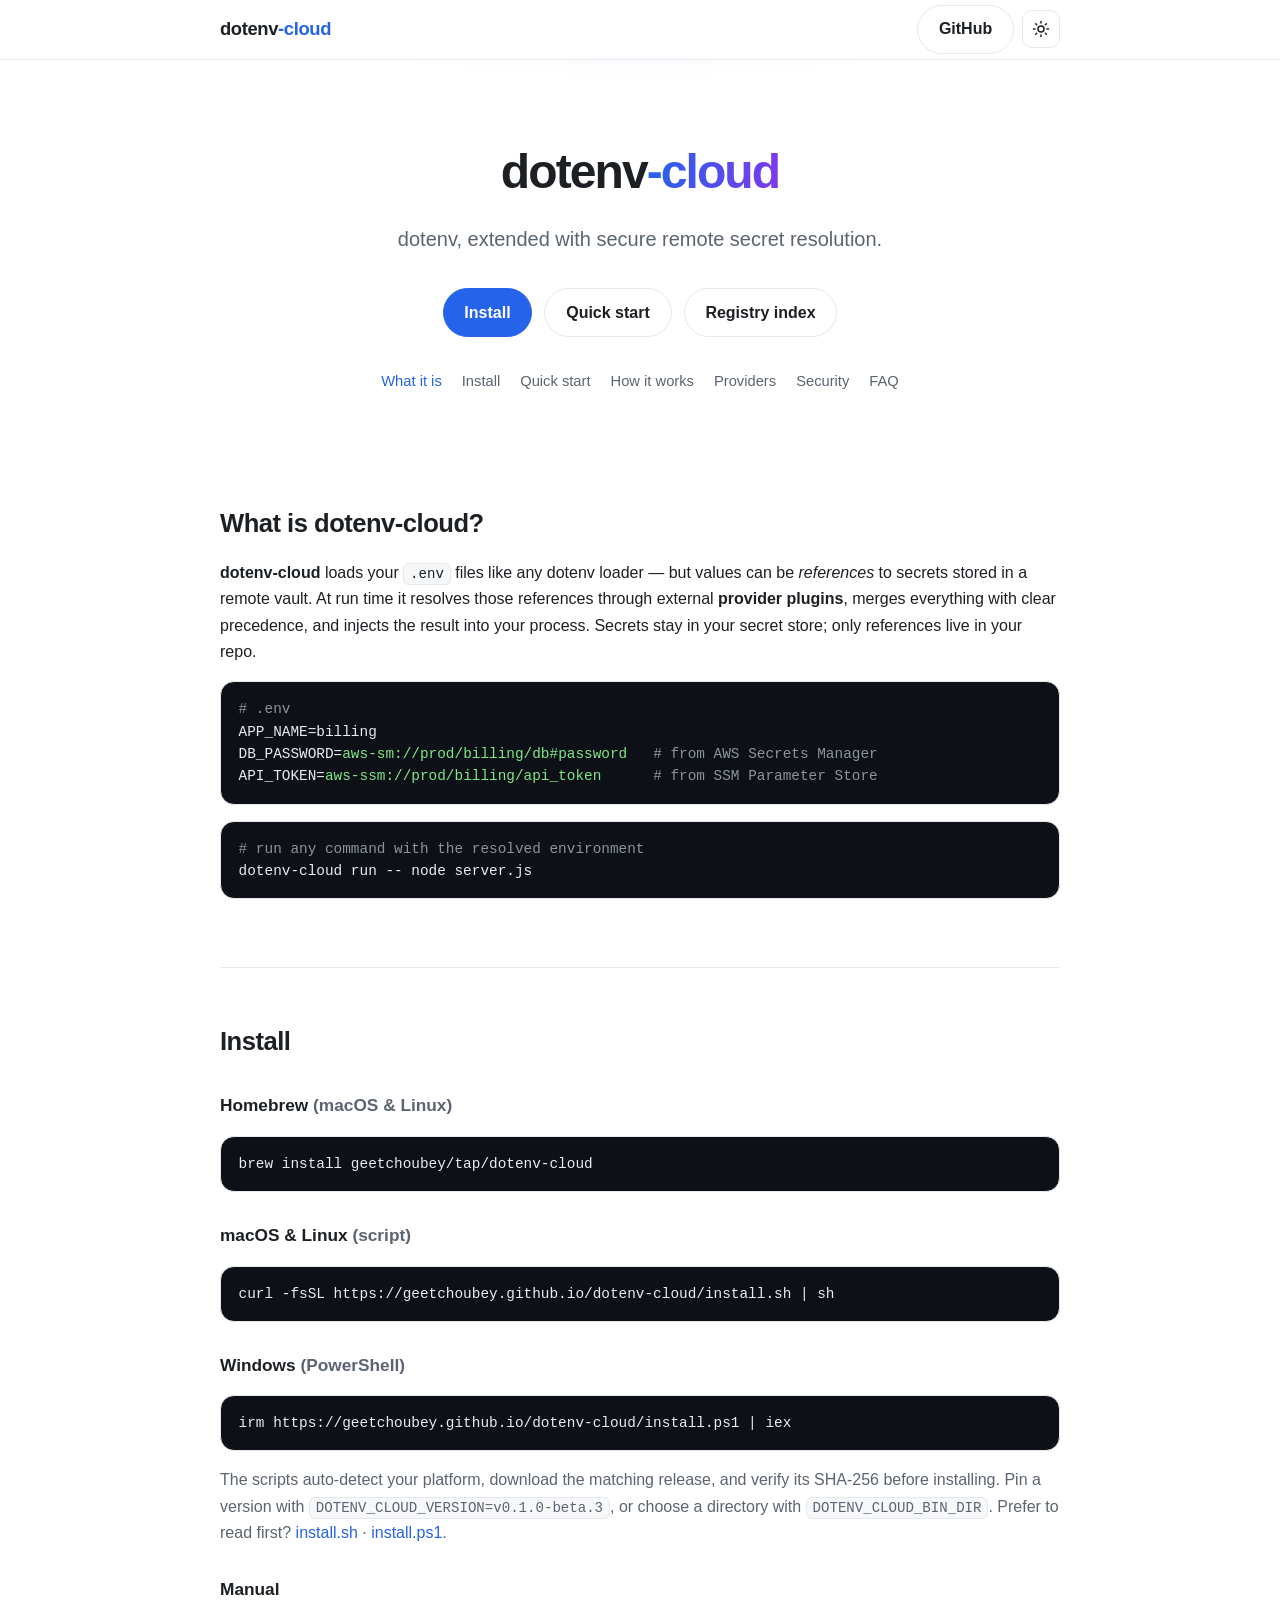
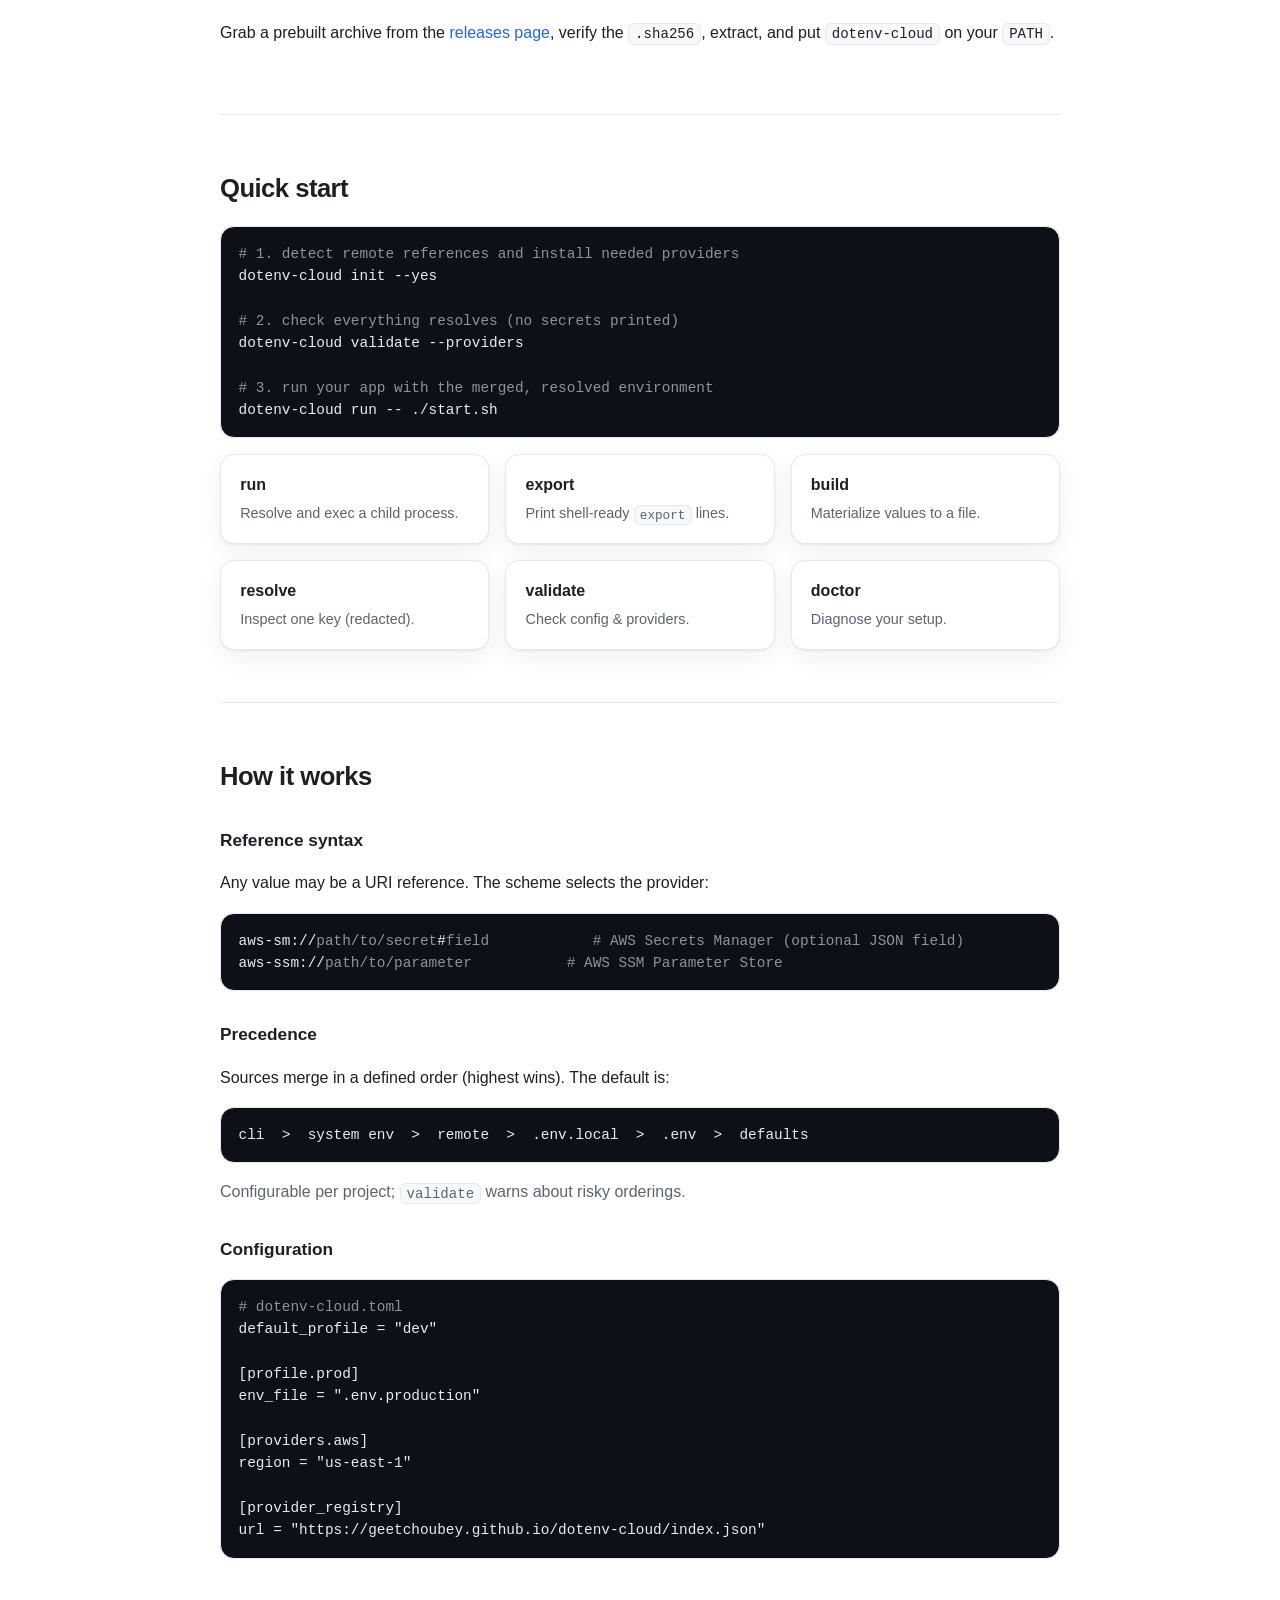
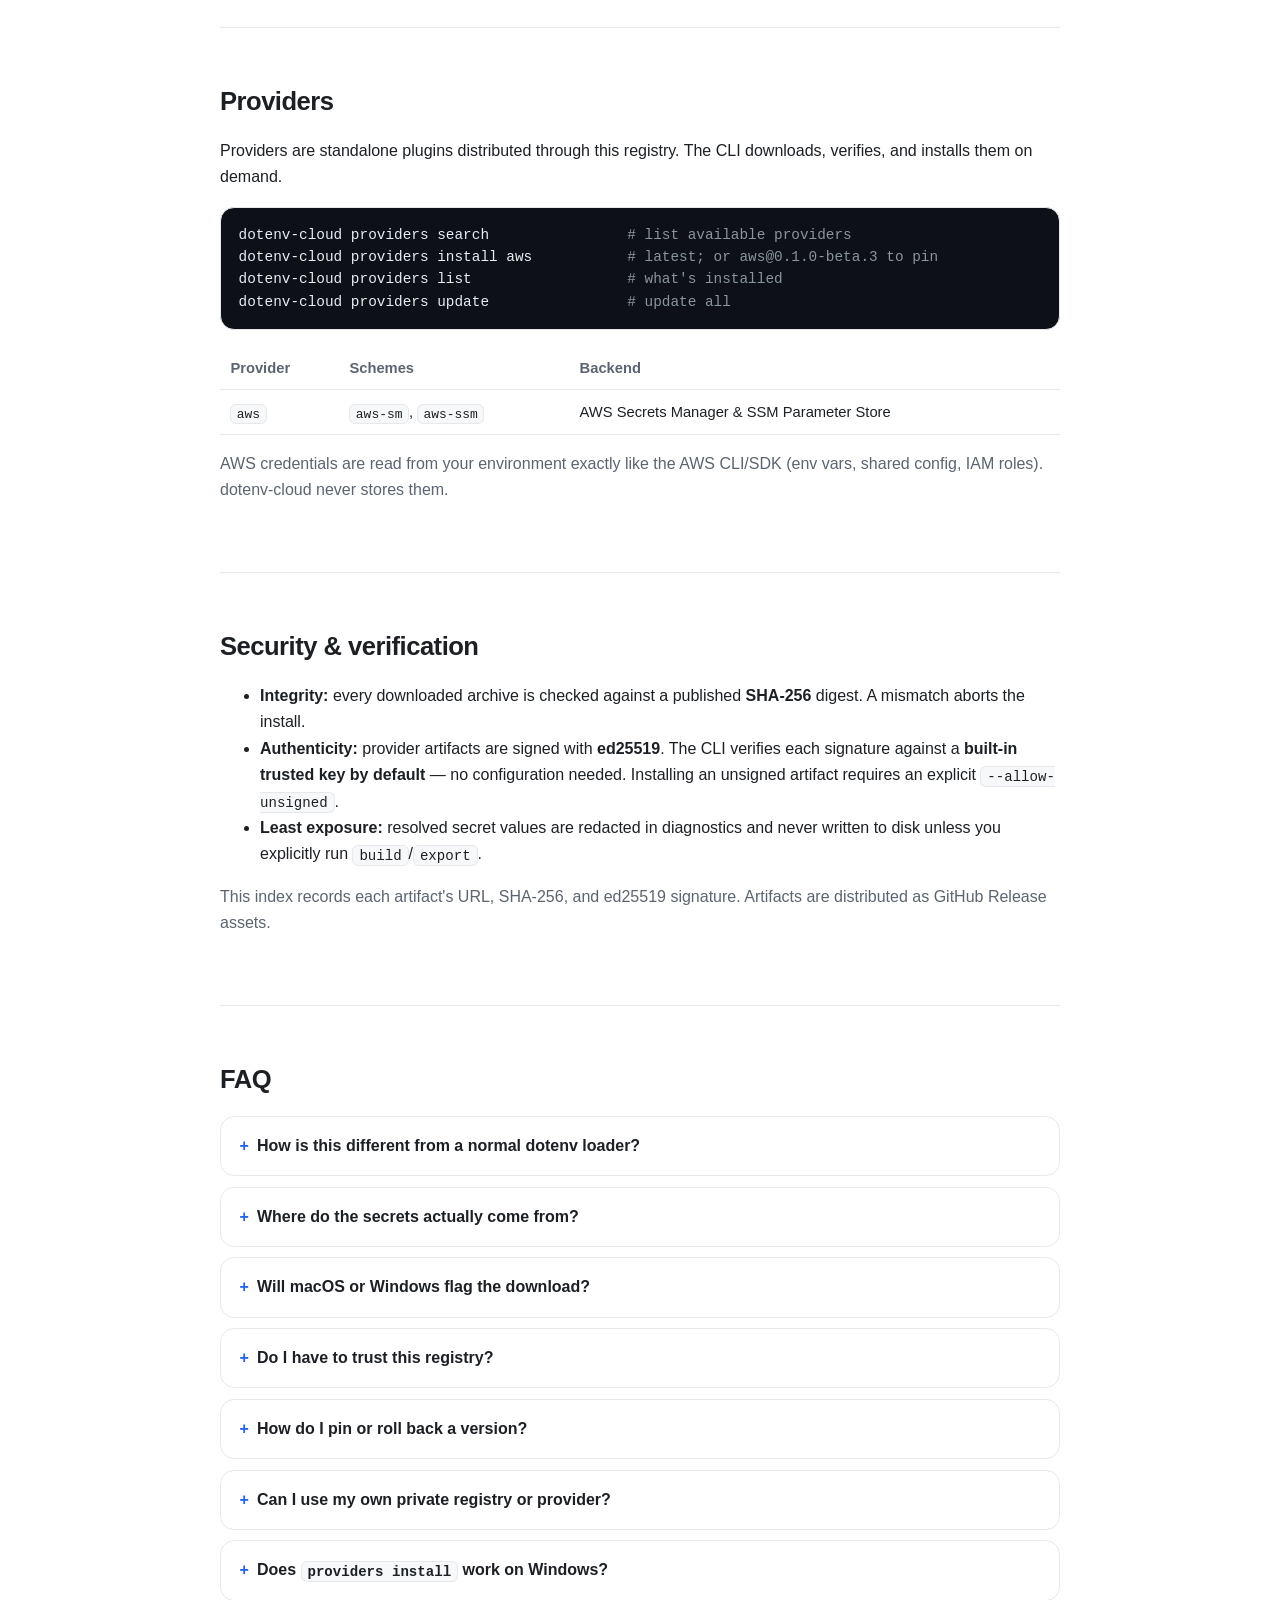
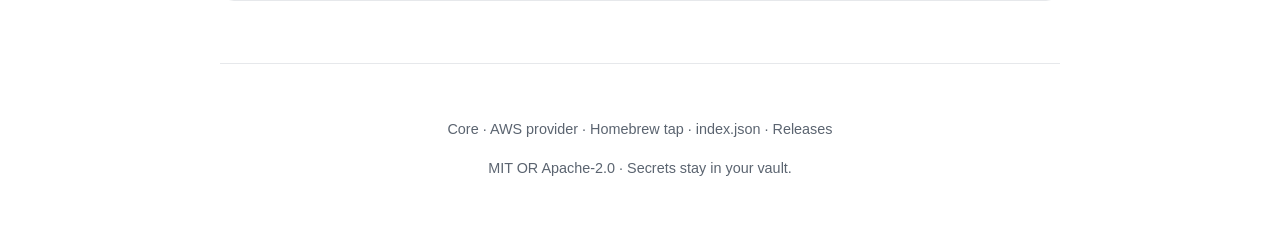
==== registry/site/index.html @ 02b7ddf7 "Homebrew tap, prettier Pages site, installers, CI path filters - registry/install.sh + install.ps1: " ====
<!doctype html>
<html lang="en">
<head>
<meta charset="utf-8">
<meta name="viewport" content="width=device-width, initial-scale=1">
<title>dotenv-cloud — dotenv with remote secret resolution</title>
<meta name="description" content="A CLI that extends dotenv with secure, verifiable remote secret resolution via external provider plugins.">
<meta name="color-scheme" content="light dark">
<link rel="stylesheet" href="./style.css">
<!-- Apply the saved theme before paint to avoid a flash. -->
<script>
  (function () {
    try {
      var t = localStorage.getItem("theme");
      if (t === "dark" || t === "light") document.documentElement.setAttribute("data-theme", t);
    } catch (e) {}
  })();
</script>
</head>
<body>

<header class="bar">
  <div class="wrap">
    <a class="brand" href="#top">dotenv<span>-cloud</span></a>
    <div class="bar-right">
      <a class="btn secondary" href="https://github.com/geetchoubey/dotenv-cloud">GitHub</a>
      <button class="icon-btn theme-toggle" type="button" aria-label="Toggle dark mode" title="Toggle theme">
        <svg class="sun" viewBox="0 0 24 24" fill="none" stroke="currentColor" stroke-width="2" stroke-linecap="round"><circle cx="12" cy="12" r="4"/><path d="M12 2v2M12 20v2M4.9 4.9l1.4 1.4M17.7 17.7l1.4 1.4M2 12h2M20 12h2M4.9 19.1l1.4-1.4M17.7 6.3l1.4-1.4"/></svg>
        <svg class="moon" viewBox="0 0 24 24" fill="none" stroke="currentColor" stroke-width="2" stroke-linecap="round" stroke-linejoin="round"><path d="M21 12.8A9 9 0 1 1 11.2 3a7 7 0 0 0 9.8 9.8z"/></svg>
      </button>
    </div>
  </div>
</header>

<a id="top"></a>
<div class="hero">
  <div class="wrap">
    <h1 class="logo">dotenv<span>-cloud</span></h1>
    <p class="tagline">dotenv, extended with secure remote secret resolution.</p>
    <div class="cta">
      <a class="btn" href="#install">Install</a>
      <a class="btn secondary" href="#start">Quick start</a>
      <a class="btn secondary" href="./index.json">Registry index</a>
    </div>
    <nav class="toc">
      <a href="#what">What it is</a>
      <a href="#install">Install</a>
      <a href="#start">Quick start</a>
      <a href="#how">How it works</a>
      <a href="#providers">Providers</a>
      <a href="#security">Security</a>
      <a href="#faq">FAQ</a>
    </nav>
  </div>
</div>

<main class="wrap">

<section id="what">
  <h2>What is dotenv-cloud?</h2>
  <p><strong>dotenv-cloud</strong> loads your <code>.env</code> files like any dotenv
  loader — but values can be <em>references</em> to secrets stored in a remote
  vault. At run time it resolves those references through external
  <strong>provider plugins</strong>, merges everything with clear precedence, and
  injects the result into your process. Secrets stay in your secret store; only
  references live in your repo.</p>
  <div class="code"><pre><span class="d"># .env</span>
APP_NAME=billing
DB_PASSWORD=<span class="c">aws-sm://prod/billing/db#password</span>   <span class="d"># from AWS Secrets Manager</span>
API_TOKEN=<span class="c">aws-ssm://prod/billing/api_token</span>      <span class="d"># from SSM Parameter Store</span></pre></div>
  <div class="code"><pre><span class="d"># run any command with the resolved environment</span>
dotenv-cloud run -- node server.js</pre></div>
</section>

<section id="install">
  <h2>Install</h2>

  <h3>Homebrew <span class="muted">(macOS &amp; Linux)</span></h3>
  <div class="code"><pre>brew install geetchoubey/tap/dotenv-cloud</pre></div>

  <h3>macOS &amp; Linux <span class="muted">(script)</span></h3>
  <div class="code"><pre>curl -fsSL https://geetchoubey.github.io/dotenv-cloud/install.sh | sh</pre></div>

  <h3>Windows <span class="muted">(PowerShell)</span></h3>
  <div class="code"><pre>irm https://geetchoubey.github.io/dotenv-cloud/install.ps1 | iex</pre></div>

  <p class="muted">The scripts auto-detect your platform, download the matching
  release, and verify its SHA-256 before installing. Pin a version with
  <code>DOTENV_CLOUD_VERSION=v0.1.0-beta.3</code>, or choose a directory with
  <code>DOTENV_CLOUD_BIN_DIR</code>. Prefer to read first?
  <a href="./install.sh">install.sh</a> · <a href="./install.ps1">install.ps1</a>.</p>

  <h3>Manual</h3>
  <p>Grab a prebuilt archive from the
  <a href="https://github.com/geetchoubey/dotenv-cloud/releases">releases page</a>,
  verify the <code>.sha256</code>, extract, and put <code>dotenv-cloud</code> on your <code>PATH</code>.</p>
</section>

<section id="start">
  <h2>Quick start</h2>
  <div class="code"><pre><span class="d"># 1. detect remote references and install needed providers</span>
dotenv-cloud init --yes

<span class="d"># 2. check everything resolves (no secrets printed)</span>
dotenv-cloud validate --providers

<span class="d"># 3. run your app with the merged, resolved environment</span>
dotenv-cloud run -- ./start.sh</pre></div>
  <div class="grid">
    <div class="card"><h3>run</h3><p class="muted">Resolve and exec a child process.</p></div>
    <div class="card"><h3>export</h3><p class="muted">Print shell-ready <code>export</code> lines.</p></div>
    <div class="card"><h3>build</h3><p class="muted">Materialize values to a file.</p></div>
    <div class="card"><h3>resolve</h3><p class="muted">Inspect one key (redacted).</p></div>
    <div class="card"><h3>validate</h3><p class="muted">Check config &amp; providers.</p></div>
    <div class="card"><h3>doctor</h3><p class="muted">Diagnose your setup.</p></div>
  </div>
</section>

<section id="how">
  <h2>How it works</h2>
  <h3>Reference syntax</h3>
  <p>Any value may be a URI reference. The scheme selects the provider:</p>
  <div class="code"><pre>aws-sm://<span class="d">path/to/secret</span>#<span class="d">field</span>            <span class="d"># AWS Secrets Manager (optional JSON field)</span>
aws-ssm://<span class="d">path/to/parameter</span>           <span class="d"># AWS SSM Parameter Store</span></pre></div>
  <h3>Precedence</h3>
  <p>Sources merge in a defined order (highest wins). The default is:</p>
  <div class="code"><pre>cli  &gt;  system env  &gt;  remote  &gt;  .env.local  &gt;  .env  &gt;  defaults</pre></div>
  <p class="muted">Configurable per project; <code>validate</code> warns about risky orderings.</p>
  <h3>Configuration</h3>
  <div class="code"><pre><span class="d"># dotenv-cloud.toml</span>
default_profile = "dev"

[profile.prod]
env_file = ".env.production"

[providers.aws]
region = "us-east-1"

[provider_registry]
url = "https://geetchoubey.github.io/dotenv-cloud/index.json"</pre></div>
</section>

<section id="providers">
  <h2>Providers</h2>
  <p>Providers are standalone plugins distributed through this registry. The CLI
  downloads, verifies, and installs them on demand.</p>
  <div class="code"><pre>dotenv-cloud providers search                <span class="d"># list available providers</span>
dotenv-cloud providers install aws           <span class="d"># latest; or aws@0.1.0-beta.3 to pin</span>
dotenv-cloud providers list                  <span class="d"># what's installed</span>
dotenv-cloud providers update                <span class="d"># update all</span></pre></div>
  <table>
    <tr><th>Provider</th><th>Schemes</th><th>Backend</th></tr>
    <tr><td><code>aws</code></td><td><code>aws-sm</code>, <code>aws-ssm</code></td><td>AWS Secrets Manager &amp; SSM Parameter Store</td></tr>
  </table>
  <p class="muted">AWS credentials are read from your environment exactly like the
  AWS CLI/SDK (env vars, shared config, IAM roles). dotenv-cloud never stores them.</p>
</section>

<section id="security">
  <h2>Security &amp; verification</h2>
  <ul>
    <li><strong>Integrity:</strong> every downloaded archive is checked against a
      published <strong>SHA-256</strong> digest. A mismatch aborts the install.</li>
    <li><strong>Authenticity:</strong> provider artifacts are signed with
      <strong>ed25519</strong>. The CLI verifies each signature against a
      <strong>built-in trusted key by default</strong> — no configuration needed.
      Installing an unsigned artifact requires an explicit <code>--allow-unsigned</code>.</li>
    <li><strong>Least exposure:</strong> resolved secret values are redacted in
      diagnostics and never written to disk unless you explicitly run
      <code>build</code>/<code>export</code>.</li>
  </ul>
  <p class="muted">This index records each artifact's URL, SHA-256, and ed25519
  signature. Artifacts are distributed as GitHub Release assets.</p>
</section>

<section id="faq">
  <h2>FAQ</h2>

  <details>
    <summary>How is this different from a normal dotenv loader?</summary>
    <p>A normal loader reads literal values from <code>.env</code>. dotenv-cloud
    additionally treats <code>scheme://…</code> values as references and resolves
    them from a remote secret store at run time, so production secrets never need
    to sit in your repository or <code>.env</code> files.</p>
  </details>

  <details>
    <summary>Where do the secrets actually come from?</summary>
    <p>From whichever provider backs the scheme. Today that's AWS Secrets Manager
    (<code>aws-sm</code>) and SSM Parameter Store (<code>aws-ssm</code>). Authentication
    uses your existing AWS environment — the same credentials the AWS CLI would use.</p>
  </details>

  <details>
    <summary>Will macOS or Windows flag the download?</summary>
    <p><strong>Linux:</strong> no — there's no OS gate.
    <strong>macOS via Homebrew:</strong> no — brew doesn't quarantine its
    downloads. <strong>macOS via the script or a manual download:</strong> if
    Gatekeeper complains about an "unidentified developer," clear the quarantine
    flag (the install script does this for you):</p>
    <div class="code"><pre>xattr -d com.apple.quarantine /path/to/dotenv-cloud</pre></div>
    <p><strong>Windows:</strong> the binaries aren't yet code-signed with an
    Authenticode certificate, so SmartScreen or Defender may warn that the
    publisher is unverified — especially if you launch the <code>.exe</code> from
    Explorer. This is cosmetic; choose "More info → Run anyway," or run it from a
    terminal. (The downloads are still SHA-256 verified by the installer.)</p>
  </details>

  <details>
    <summary>Do I have to trust this registry?</summary>
    <p>You trust the <em>signing key</em>, not the index. The CLI ships with the
    project's public key built in and verifies every provider signature against
    it. A tampered index can't make the CLI install an artifact that isn't signed
    by the trusted key.</p>
  </details>

  <details>
    <summary>How do I pin or roll back a version?</summary>
    <p>For the CLI: <code>DOTENV_CLOUD_VERSION=v0.1.0-beta.3</code> before the install
    command. For a provider: <code>dotenv-cloud providers install aws@0.1.0-beta.3</code>.</p>
  </details>

  <details>
    <summary>Can I use my own private registry or provider?</summary>
    <p>Yes. Point <code>[provider_registry].url</code> at your own
    <code>index.json</code> (any <code>https://</code>, <code>file://</code>, or local
    path), and add your signing key via <code>[provider_registry].public_key</code>
    to have it trusted alongside the built-in key.</p>
  </details>

  <details>
    <summary>Does <code>providers install</code> work on Windows?</summary>
    <p>The Windows CLI itself works. Automated provider installation currently
    targets macOS and Linux (the registry indexes <code>.tar.gz</code> builds); Windows
    provider support is planned.</p>
  </details>
</section>

</main>

<footer>
  <div class="wrap">
    <p>
      <a href="https://github.com/geetchoubey/dotenv-cloud">Core</a> ·
      <a href="https://github.com/geetchoubey/dotenv-cloud-provider-aws">AWS provider</a> ·
      <a href="https://github.com/geetchoubey/homebrew-tap">Homebrew tap</a> ·
      <a href="./index.json">index.json</a> ·
      <a href="https://github.com/geetchoubey/dotenv-cloud/releases">Releases</a>
    </p>
    <p class="muted">MIT OR Apache-2.0 · Secrets stay in your vault.</p>
  </div>
</footer>

<script src="./app.js" defer></script>
</body>
</html>
---- registry/site/style.css ----
/* dotenv-cloud landing page styles */

:root {
  --bg: #ffffff;
  --bg-soft: #f7f8fa;
  --fg: #1c2024;
  --muted: #5b6470;
  --border: #e6e8eb;
  --card: #ffffff;
  --accent: #2563eb;
  --accent-2: #7c3aed;
  --accent-fg: #ffffff;
  --code-bg: #0d1117;
  --code-fg: #e6edf3;
  --code-comment: #8b949e;
  --code-accent: #7ee787;
  --shadow: 0 1px 2px rgba(16, 24, 40, .06), 0 8px 24px rgba(16, 24, 40, .06);
  --radius: 14px;
  --header-h: 60px;
}

/* System dark mode, unless the user forced light. */
@media (prefers-color-scheme: dark) {
  :root:not([data-theme="light"]) {
    --bg: #0b0e14;
    --bg-soft: #11151c;
    --fg: #e6edf3;
    --muted: #9aa4b2;
    --border: #222934;
    --card: #11151c;
    --accent: #5b9dff;
    --accent-2: #a78bfa;
    --accent-fg: #0b0e14;
    --code-bg: #05080d;
    --shadow: 0 1px 2px rgba(0, 0, 0, .4), 0 8px 24px rgba(0, 0, 0, .35);
  }
}

/* Explicit toggle always wins. */
:root[data-theme="dark"] {
  --bg: #0b0e14;
  --bg-soft: #11151c;
  --fg: #e6edf3;
  --muted: #9aa4b2;
  --border: #222934;
  --card: #11151c;
  --accent: #5b9dff;
  --accent-2: #a78bfa;
  --accent-fg: #0b0e14;
  --code-bg: #05080d;
  --shadow: 0 1px 2px rgba(0, 0, 0, .4), 0 8px 24px rgba(0, 0, 0, .35);
}

* { box-sizing: border-box; }
html { scroll-behavior: smooth; scroll-padding-top: calc(var(--header-h) + 1rem); }

body {
  margin: 0;
  background: var(--bg);
  color: var(--fg);
  font: 16px/1.65 -apple-system, BlinkMacSystemFont, "Segoe UI", Roboto, Helvetica, Arial, sans-serif;
  -webkit-font-smoothing: antialiased;
  transition: background .2s ease, color .2s ease;
}

a { color: var(--accent); text-decoration: none; }
a:hover { text-decoration: underline; }
.wrap { max-width: 880px; margin: 0 auto; padding: 0 1.25rem; }

/* ---- Header ---- */
header.bar {
  position: sticky; top: 0; z-index: 50;
  height: var(--header-h);
  display: flex; align-items: center;
  backdrop-filter: saturate(180%) blur(12px);
  background: color-mix(in srgb, var(--bg) 82%, transparent);
  border-bottom: 1px solid var(--border);
}
header.bar .wrap { display: flex; align-items: center; justify-content: space-between; width: 100%; }
.brand { font-weight: 800; letter-spacing: -.02em; font-size: 1.15rem; color: var(--fg); }
.brand span { color: var(--accent); }
.bar-right { display: flex; align-items: center; gap: .5rem; }
.icon-btn {
  display: inline-flex; align-items: center; justify-content: center;
  width: 38px; height: 38px; border-radius: 10px;
  border: 1px solid var(--border); background: var(--card); color: var(--fg);
  cursor: pointer; padding: 0; transition: background .15s ease, border-color .15s ease;
}
.icon-btn:hover { background: var(--bg-soft); }
.icon-btn svg { width: 18px; height: 18px; }
.theme-toggle .moon { display: none; }
:root[data-theme="dark"] .theme-toggle .sun,
:root:not([data-theme="light"]) .theme-toggle .sun { display: none; }
:root[data-theme="dark"] .theme-toggle .moon,
:root:not([data-theme="light"]) .theme-toggle .moon { display: inline; }
@media (prefers-color-scheme: light) {
  :root:not([data-theme="dark"]) .theme-toggle .sun { display: inline; }
  :root:not([data-theme="dark"]) .theme-toggle .moon { display: none; }
}

/* ---- Hero ---- */
.hero { padding: 4.5rem 0 3.5rem; text-align: center; position: relative; overflow: hidden; }
.hero::before {
  content: ""; position: absolute; inset: -40% 0 auto 0; height: 420px; z-index: -1;
  background: radial-gradient(60% 60% at 50% 0%, color-mix(in srgb, var(--accent) 18%, transparent), transparent 70%);
}
.logo { font-size: 3rem; font-weight: 800; letter-spacing: -.04em; margin: 0; }
.logo span { background: linear-gradient(90deg, var(--accent), var(--accent-2)); -webkit-background-clip: text; background-clip: text; -webkit-text-fill-color: transparent; }
.tagline { color: var(--muted); font-size: 1.25rem; margin: .75rem auto 2rem; max-width: 36rem; }
.cta { display: flex; gap: .75rem; justify-content: center; flex-wrap: wrap; margin-bottom: 2rem; }
.btn {
  display: inline-flex; align-items: center; gap: .5rem;
  padding: .65rem 1.3rem; border-radius: 999px; font-weight: 600;
  background: var(--accent); color: var(--accent-fg); border: 1px solid var(--accent);
  transition: transform .12s ease, opacity .12s ease;
}
.btn.secondary { background: var(--card); color: var(--fg); border-color: var(--border); }
.btn:hover { text-decoration: none; transform: translateY(-1px); }
nav.toc { display: flex; gap: 1.25rem; justify-content: center; flex-wrap: wrap; font-size: .92rem; }
nav.toc a { color: var(--muted); }
nav.toc a:hover, nav.toc a.active { color: var(--accent); }

/* ---- Sections ---- */
section { padding: 3.25rem 0; border-bottom: 1px solid var(--border); }
h2 { font-size: 1.6rem; letter-spacing: -.02em; margin: 0 0 1rem; }
h3 { font-size: 1.08rem; margin: 1.8rem 0 .6rem; }
.muted { color: var(--muted); }

/* ---- Code blocks with copy button ---- */
.code { position: relative; margin: 1rem 0; }
pre {
  background: var(--code-bg); color: var(--code-fg);
  padding: 1rem 1.1rem; border-radius: var(--radius); overflow-x: auto;
  font-size: .9rem; line-height: 1.55; margin: 0; border: 1px solid var(--border);
  font-family: ui-monospace, SFMono-Regular, "SF Mono", Menlo, Consolas, monospace;
}
pre .c { color: var(--code-accent); }
pre .d { color: var(--code-comment); }
.copy-btn {
  position: absolute; top: .55rem; right: .55rem;
  font-size: .72rem; font-weight: 600; padding: .3rem .55rem; border-radius: 8px;
  background: rgba(255, 255, 255, .08); color: #c9d1d9; border: 1px solid rgba(255, 255, 255, .14);
  cursor: pointer; opacity: 0; transition: opacity .15s ease, background .15s ease;
}
.code:hover .copy-btn { opacity: 1; }
.copy-btn:hover { background: rgba(255, 255, 255, .16); }
.copy-btn.copied { color: var(--code-accent); border-color: var(--code-accent); }

code:not(pre code) {
  background: var(--bg-soft); border: 1px solid var(--border); padding: .12em .42em;
  border-radius: 6px; font-size: .88em;
  font-family: ui-monospace, SFMono-Regular, Menlo, Consolas, monospace;
}

/* ---- Cards / grid ---- */
.grid { display: grid; grid-template-columns: 1fr 1fr 1fr; gap: 1rem; }
@media (max-width: 720px) { .grid { grid-template-columns: 1fr 1fr; } }
@media (max-width: 480px) { .grid { grid-template-columns: 1fr; } }
.card {
  background: var(--card); border: 1px solid var(--border); border-radius: var(--radius);
  padding: 1.05rem 1.2rem; box-shadow: var(--shadow);
}
.card h3 { margin: 0 0 .25rem; font-size: 1rem; }
.card p { margin: 0; font-size: .9rem; }

/* ---- Tables ---- */
table { width: 100%; border-collapse: collapse; margin: 1rem 0; font-size: .92rem; }
th, td { text-align: left; padding: .6rem .65rem; border-bottom: 1px solid var(--border); }
th { color: var(--muted); font-weight: 600; }

/* ---- FAQ ---- */
details {
  border: 1px solid var(--border); border-radius: var(--radius);
  padding: .15rem 1.15rem; margin: .65rem 0; background: var(--card);
  transition: border-color .15s ease;
}
details[open] { padding-bottom: .9rem; border-color: color-mix(in srgb, var(--accent) 40%, var(--border)); }
summary { cursor: pointer; font-weight: 600; padding: .85rem 0; list-style: none; }
summary::-webkit-details-marker { display: none; }
summary::before { content: "+"; color: var(--accent); font-weight: 700; display: inline-block; width: 1.1em; }
details[open] summary::before { content: "\2013"; }

/* ---- Footer ---- */
footer { text-align: center; color: var(--muted); padding: 2.5rem 0 3.5rem; font-size: .9rem; }
footer a { color: var(--muted); }
footer a:hover { color: var(--accent); }

/* ---- Tier badges ---- */
.tag {
  display: inline-block; font-size: .72rem; font-weight: 600; padding: .15rem .5rem;
  border-radius: 999px; background: color-mix(in srgb, var(--accent) 16%, transparent);
  color: var(--accent); vertical-align: middle; margin-left: .5rem;
}
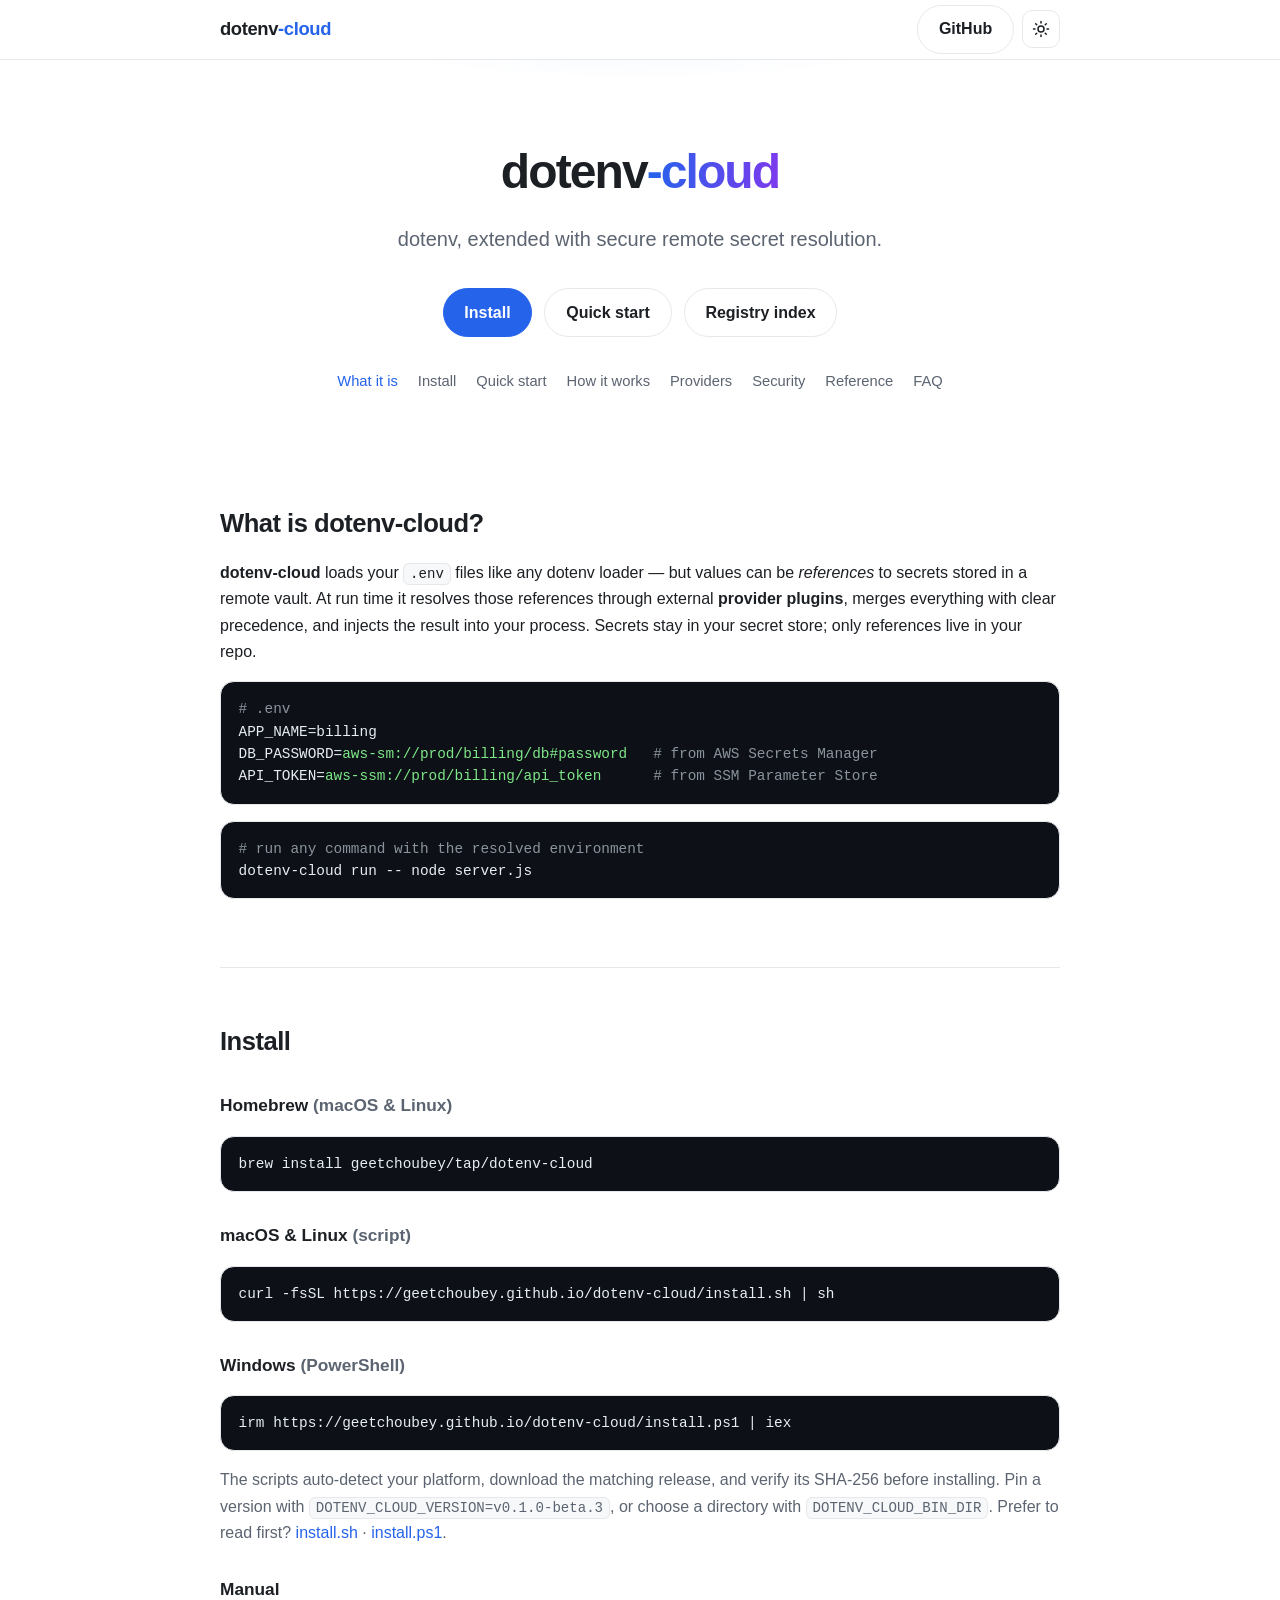
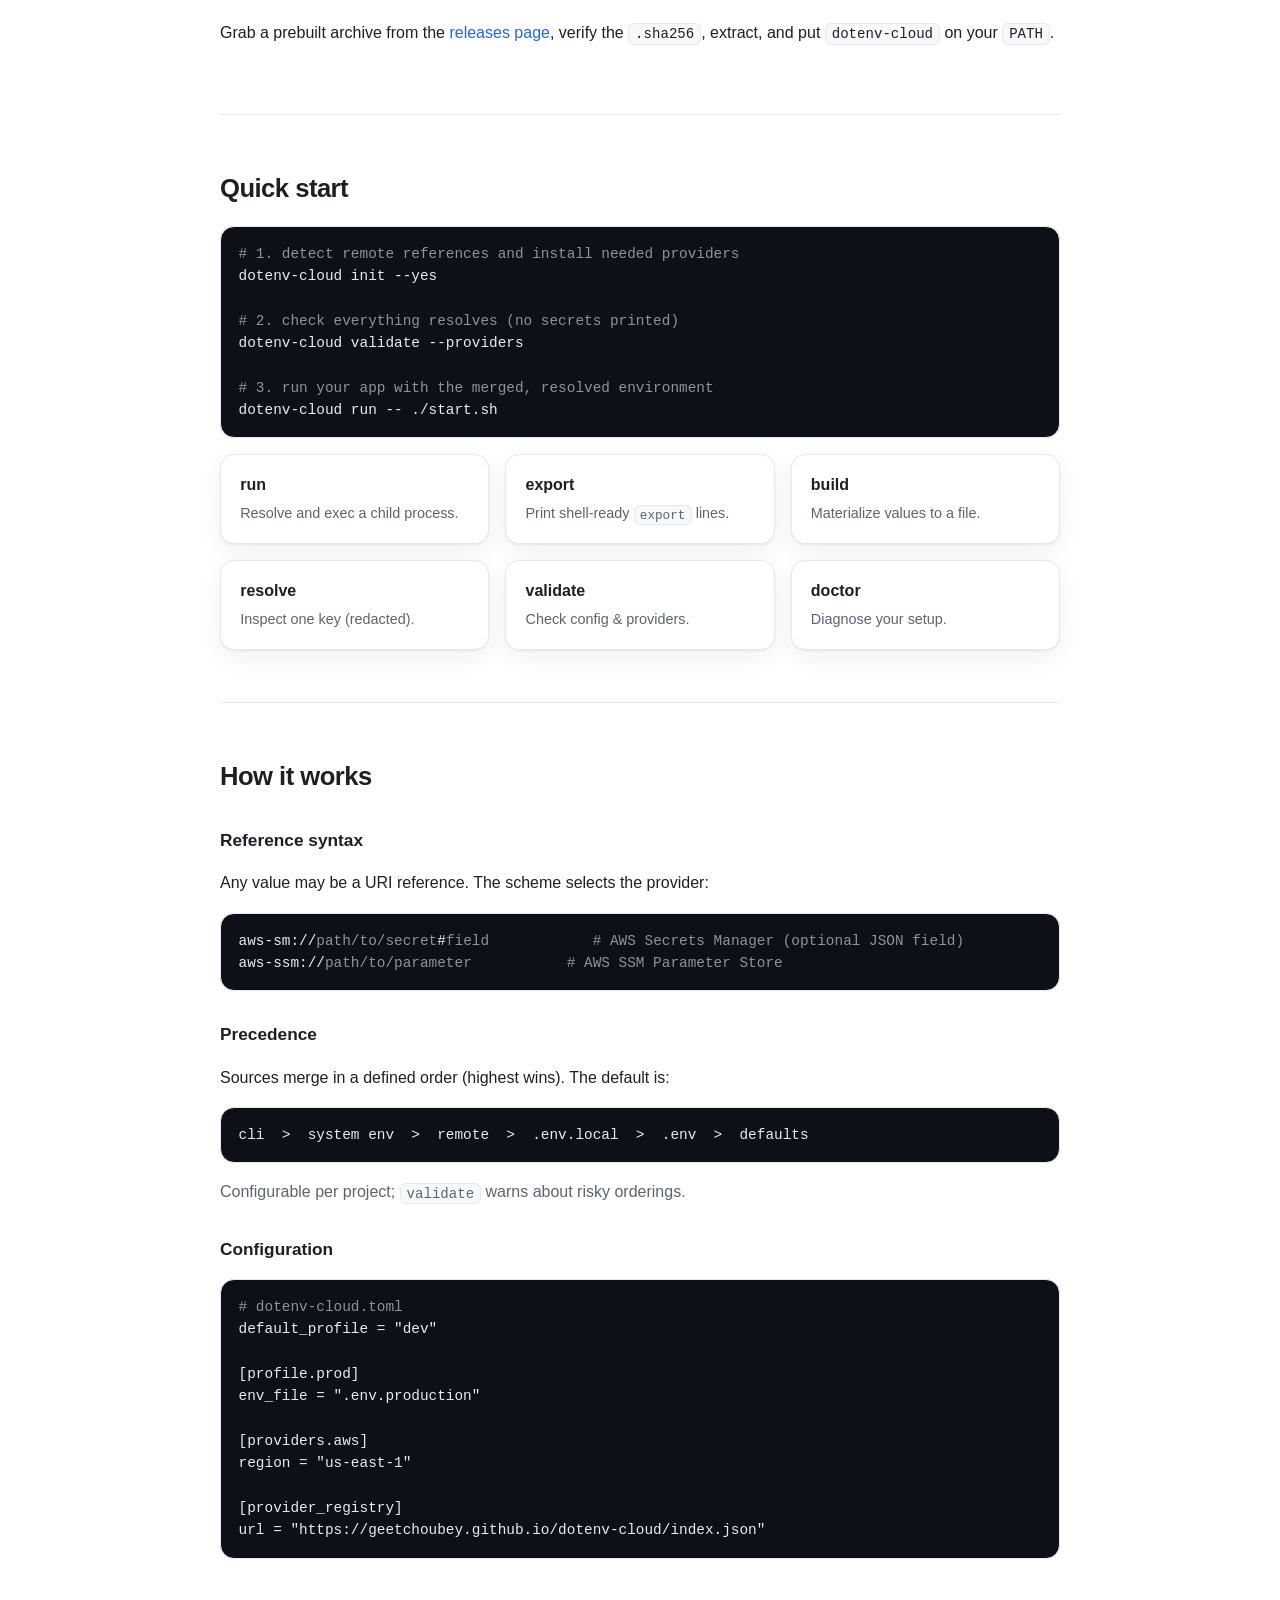
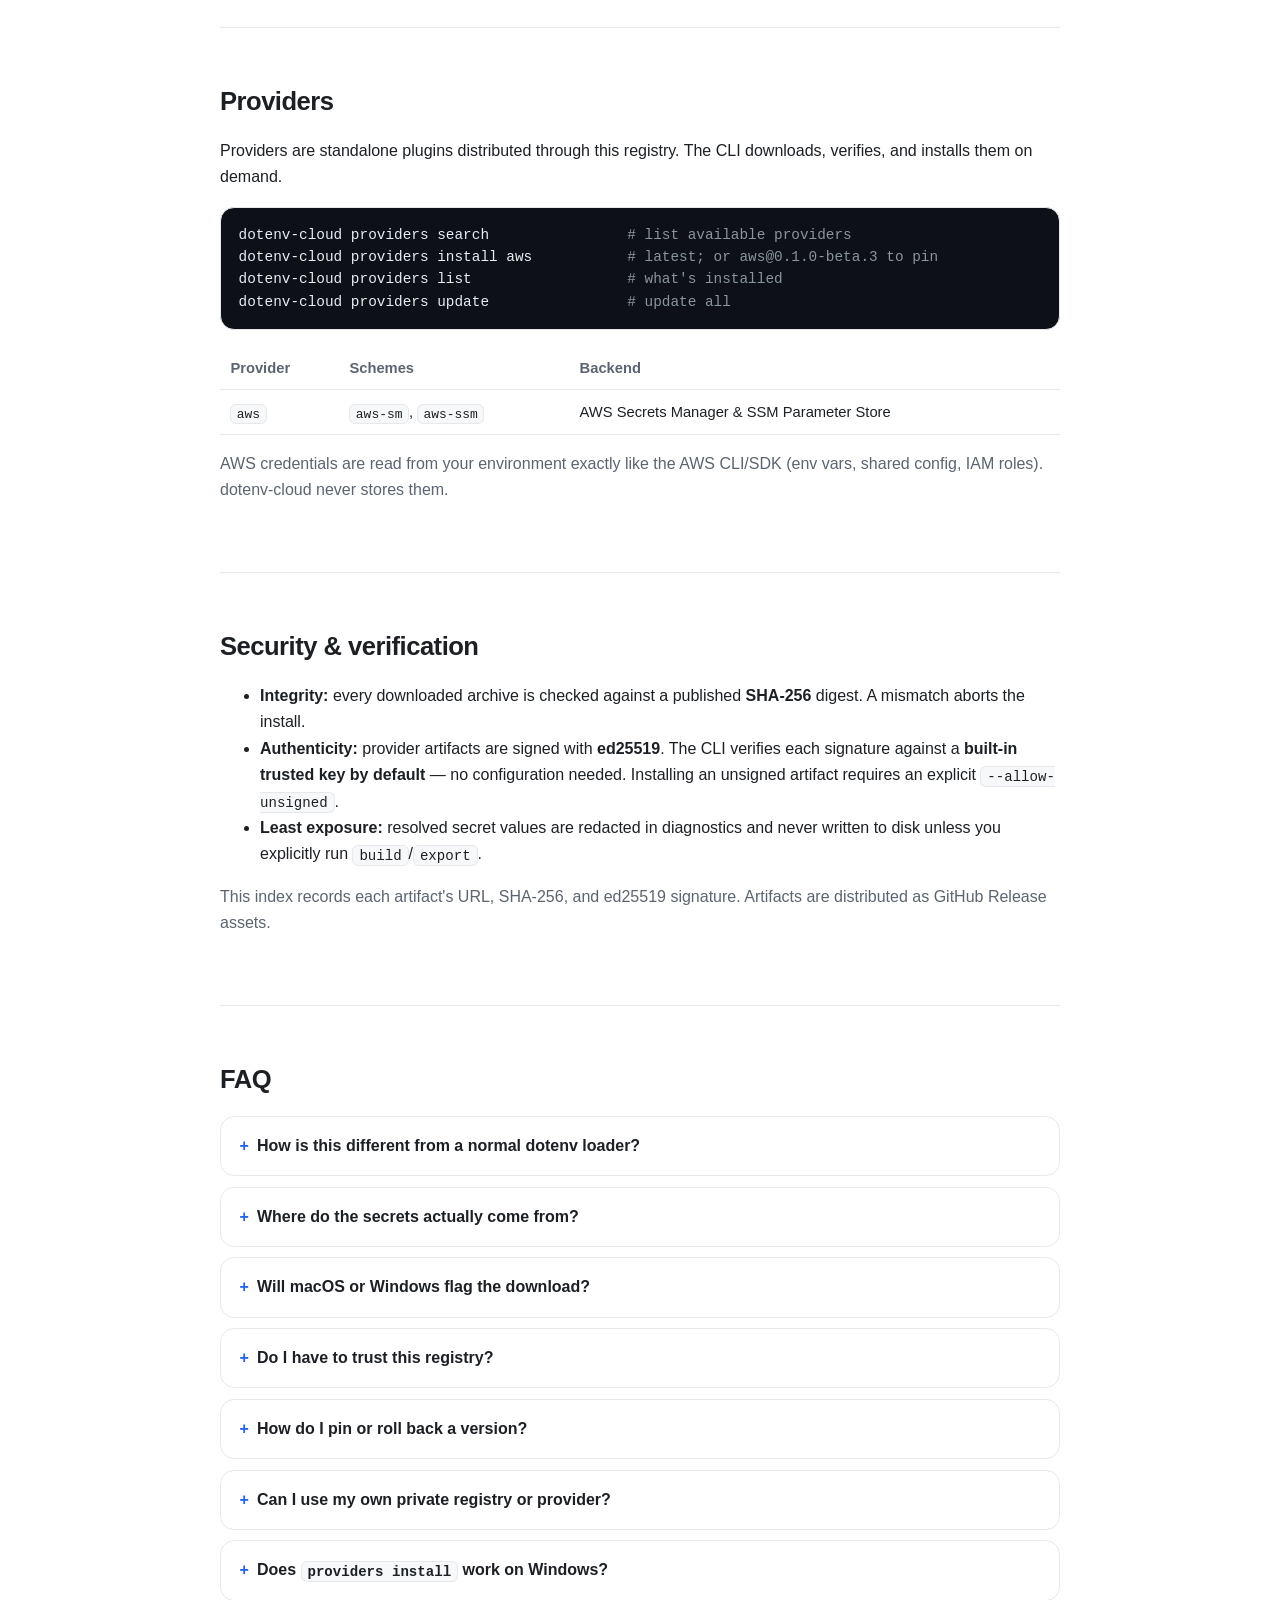
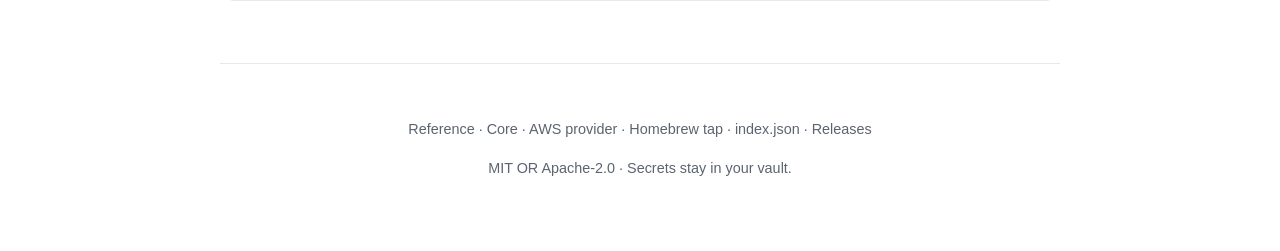
==== commit 99a4f6cd: "Add full config + CLI reference page to Pages site - registry/site/reference.html: complete dotenv-c" ====
--- a/registry/site/index.html
+++ b/registry/site/index.html
@@ -49,6 +49,7 @@
       <a href="#how">How it works</a>
       <a href="#providers">Providers</a>
       <a href="#security">Security</a>
+      <a href="./reference.html">Reference</a>
       <a href="#faq">FAQ</a>
     </nav>
   </div>
@@ -241,6 +242,7 @@
 <footer>
   <div class="wrap">
     <p>
+      <a href="./reference.html">Reference</a> ·
       <a href="https://github.com/geetchoubey/dotenv-cloud">Core</a> ·
       <a href="https://github.com/geetchoubey/dotenv-cloud-provider-aws">AWS provider</a> ·
       <a href="https://github.com/geetchoubey/homebrew-tap">Homebrew tap</a> ·
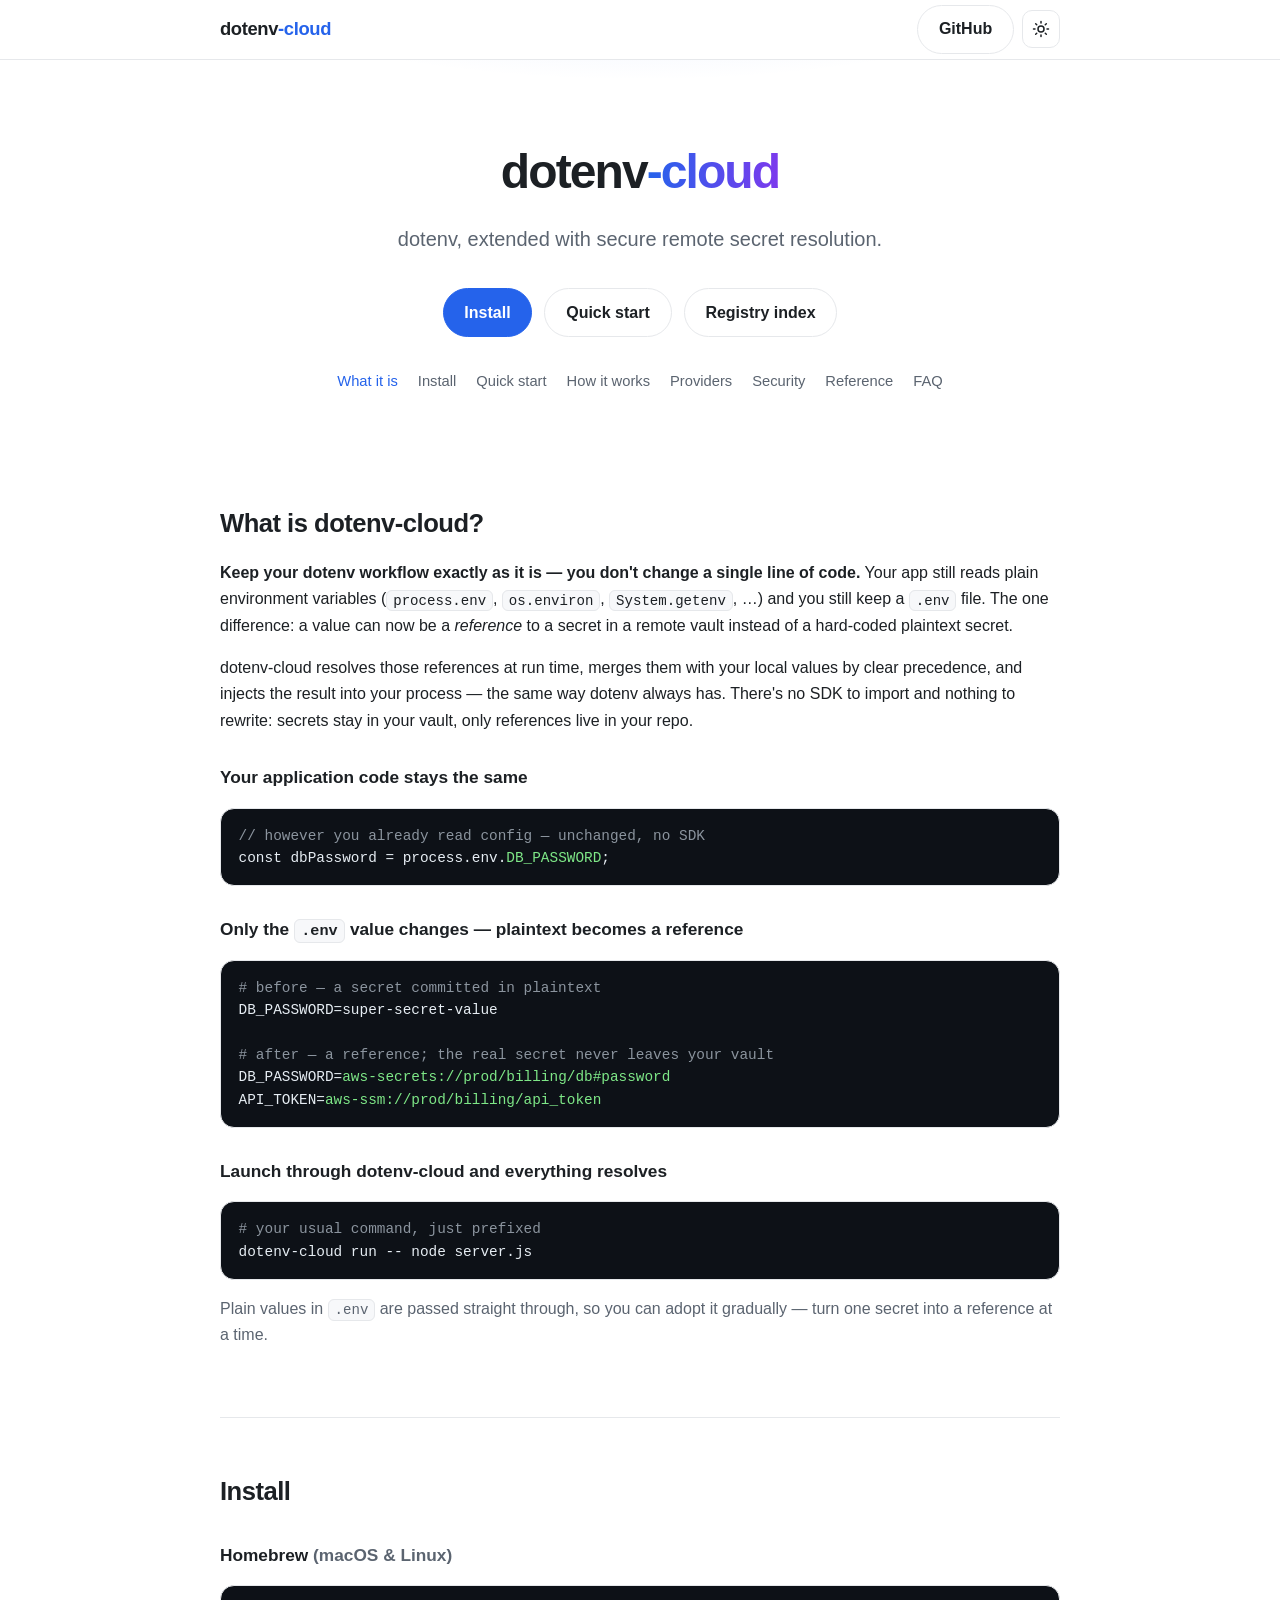
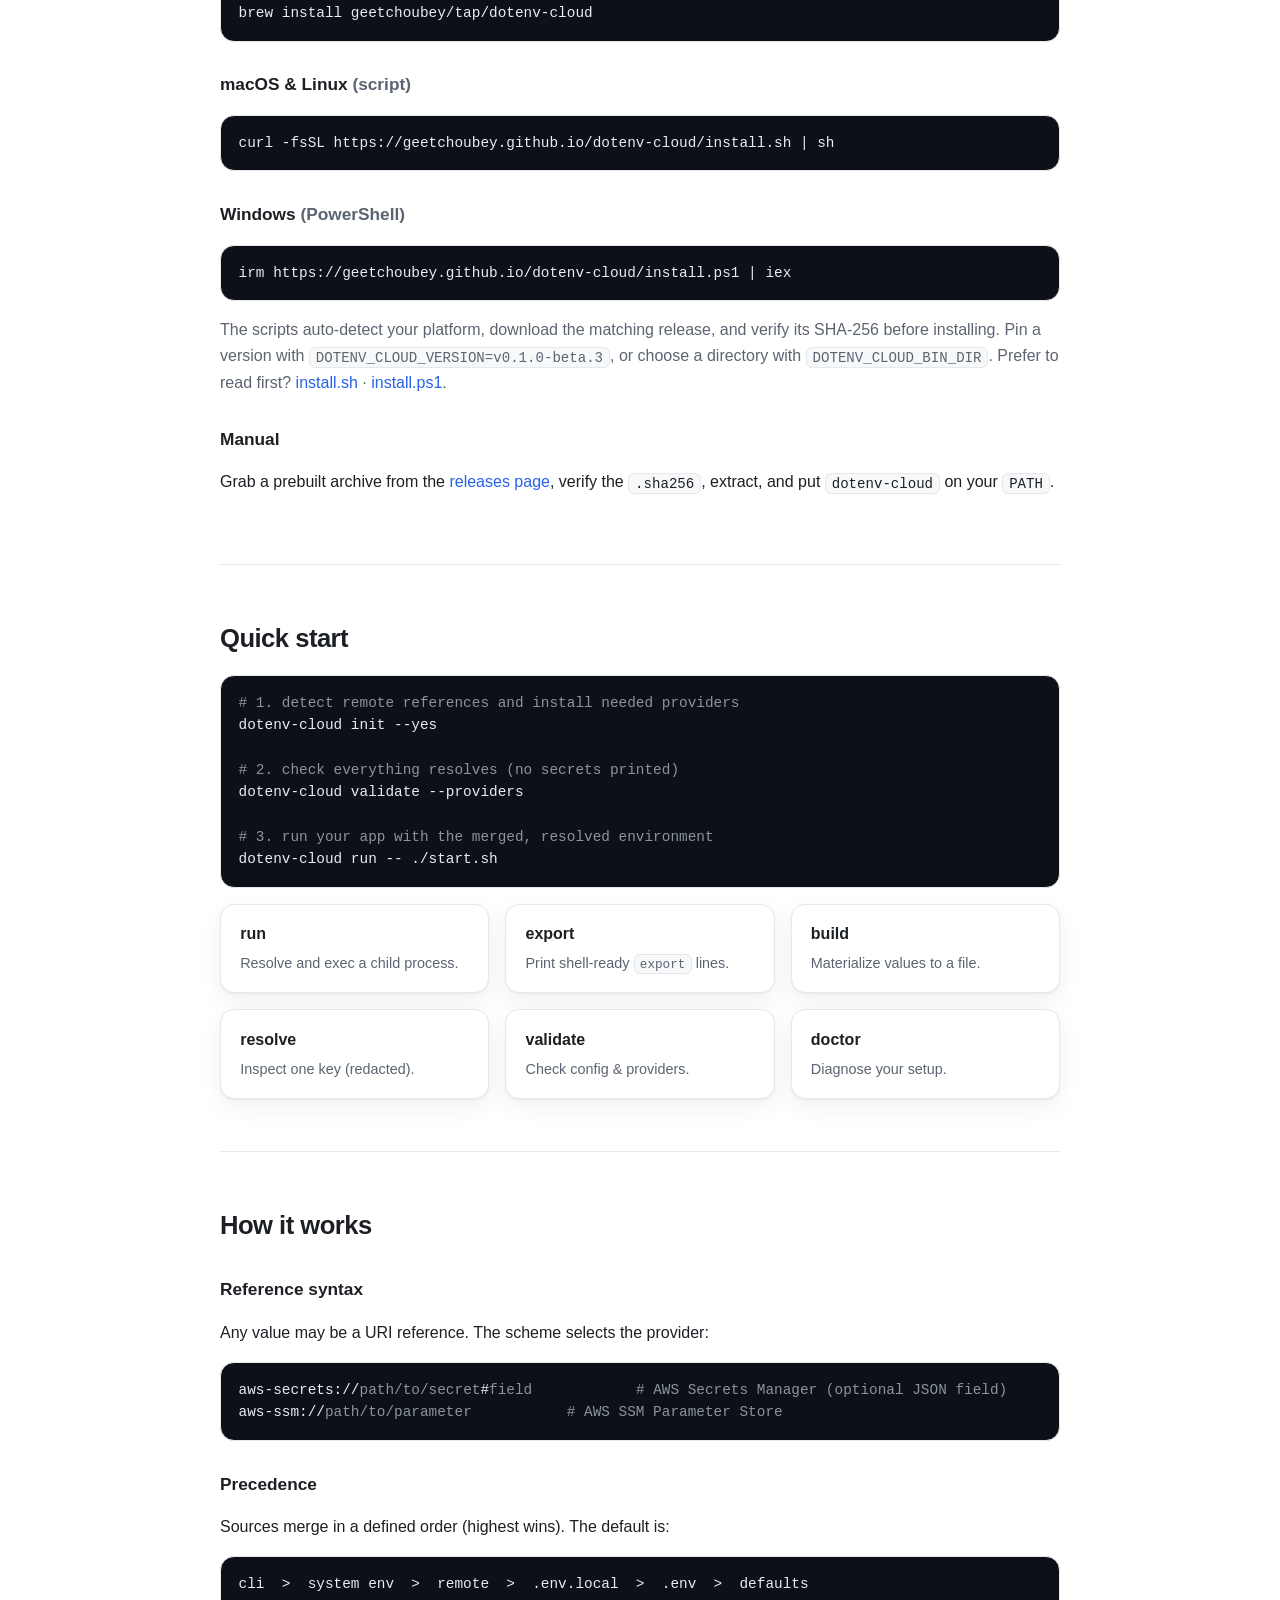
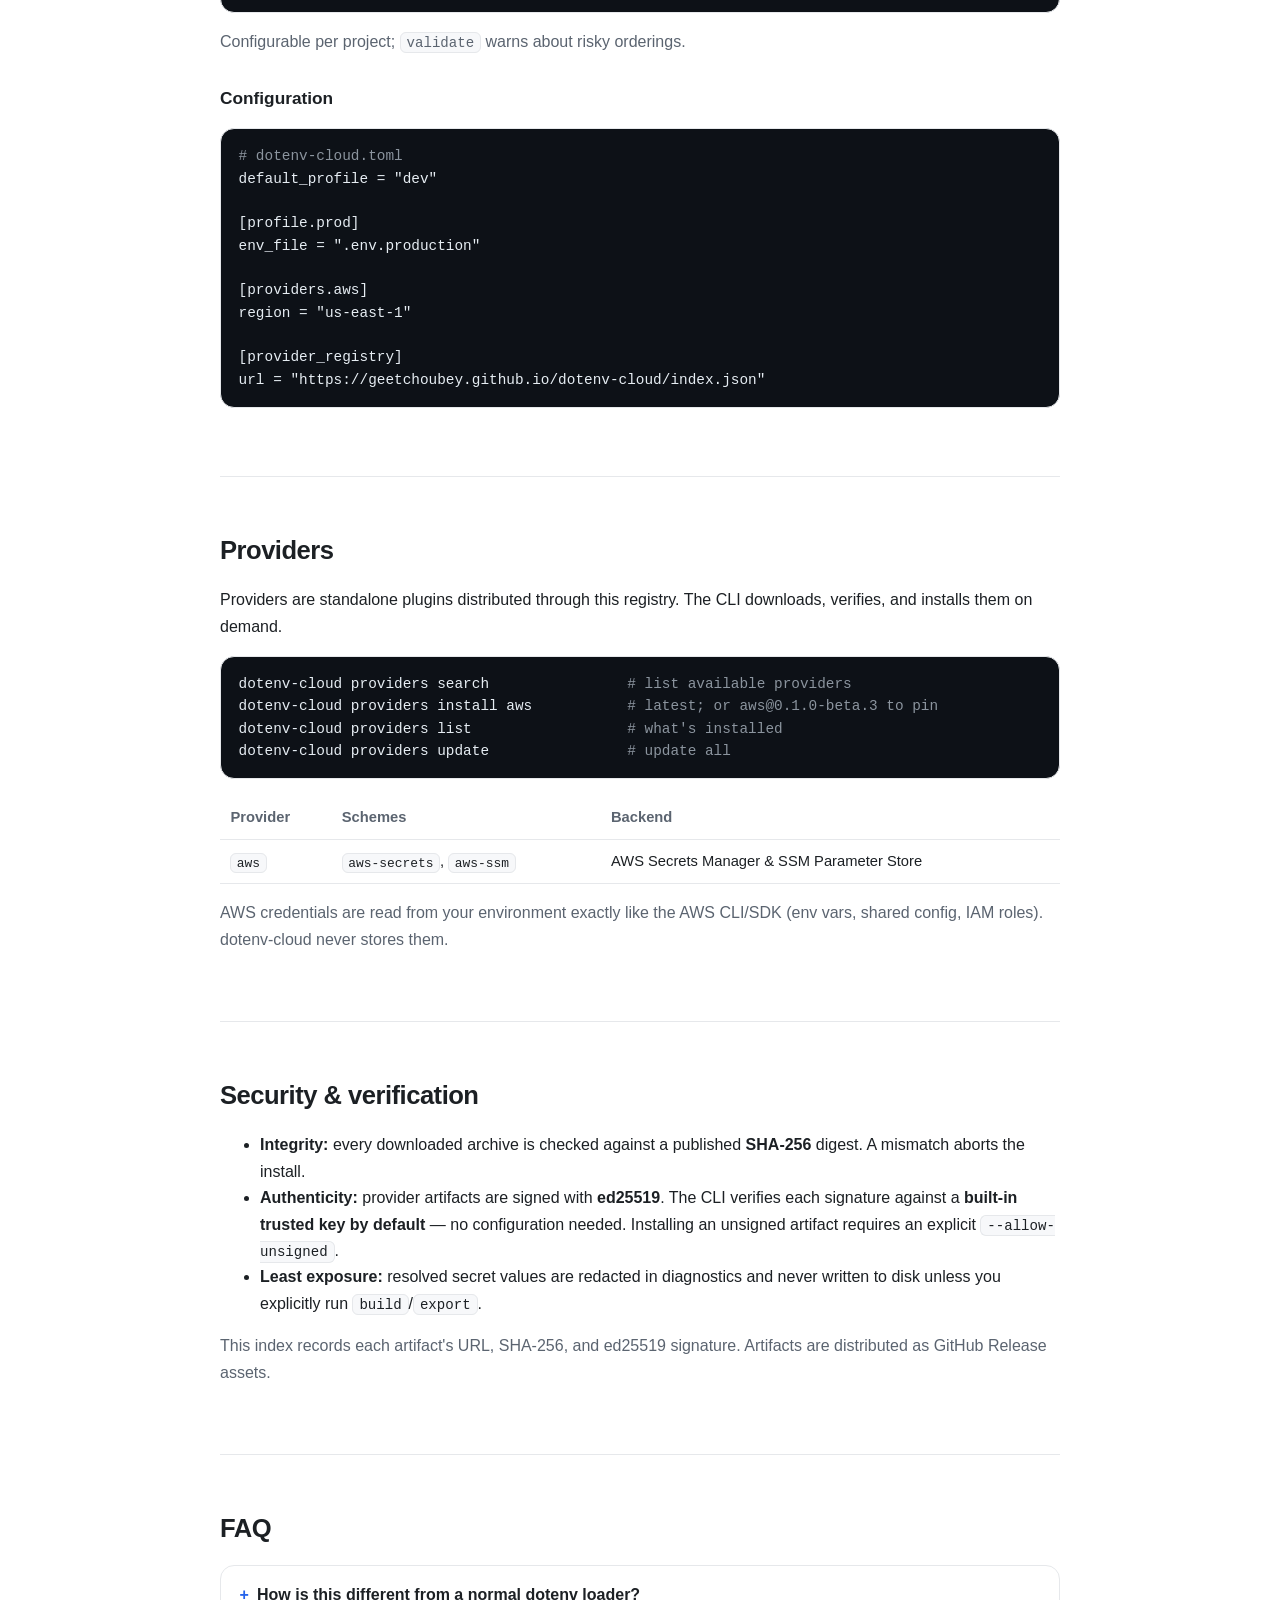
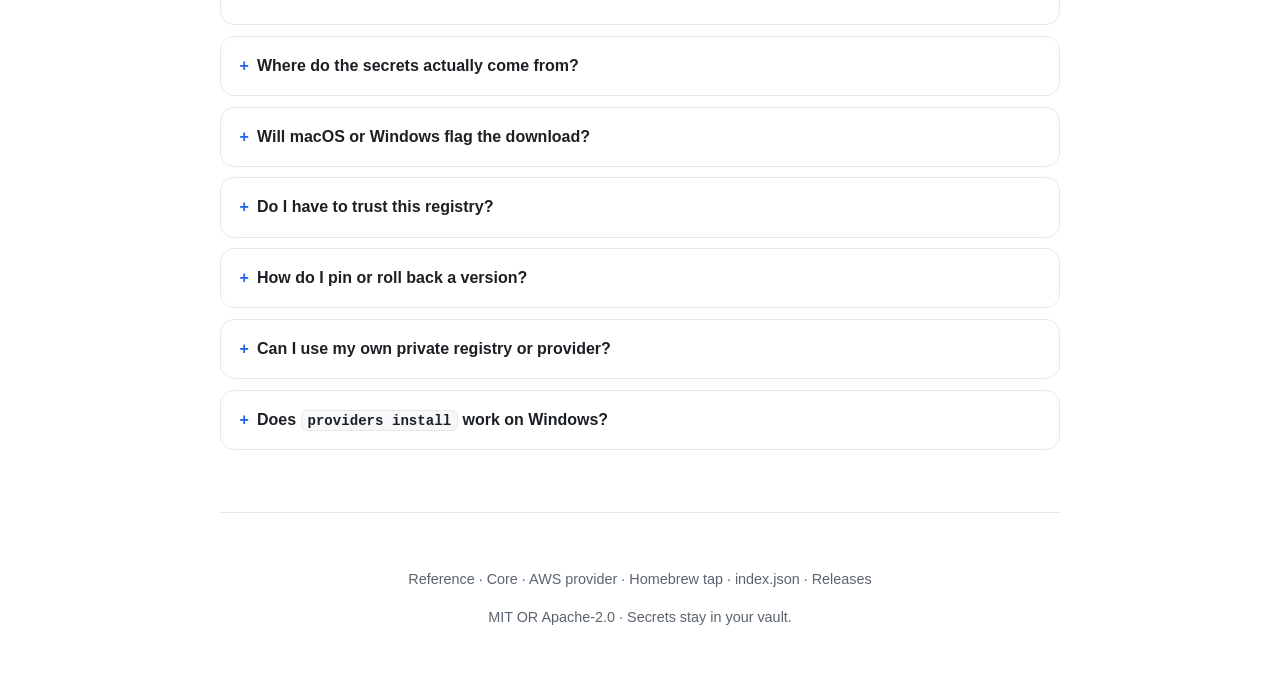
==== commit cefc09d5: "Release 0.1.0: env scoping, lockfile integrity, signing, registry, docs Bug fixes from beta testing:" ====
--- a/registry/site/index.html
+++ b/registry/site/index.html
@@ -59,18 +59,34 @@
 
 <section id="what">
   <h2>What is dotenv-cloud?</h2>
-  <p><strong>dotenv-cloud</strong> loads your <code>.env</code> files like any dotenv
-  loader — but values can be <em>references</em> to secrets stored in a remote
-  vault. At run time it resolves those references through external
-  <strong>provider plugins</strong>, merges everything with clear precedence, and
-  injects the result into your process. Secrets stay in your secret store; only
-  references live in your repo.</p>
-  <div class="code"><pre><span class="d"># .env</span>
-APP_NAME=billing
-DB_PASSWORD=<span class="c">aws-sm://prod/billing/db#password</span>   <span class="d"># from AWS Secrets Manager</span>
-API_TOKEN=<span class="c">aws-ssm://prod/billing/api_token</span>      <span class="d"># from SSM Parameter Store</span></pre></div>
-  <div class="code"><pre><span class="d"># run any command with the resolved environment</span>
+  <p><strong>Keep your dotenv workflow exactly as it is — you don't change a
+  single line of code.</strong> Your app still reads plain environment variables
+  (<code>process.env</code>, <code>os.environ</code>, <code>System.getenv</code>,
+  …) and you still keep a <code>.env</code> file. The one difference: a value can
+  now be a <em>reference</em> to a secret in a remote vault instead of a
+  hard-coded plaintext secret.</p>
+  <p>dotenv-cloud resolves those references at run time, merges them with your
+  local values by clear precedence, and injects the result into your process —
+  the same way dotenv always has. There's no SDK to import and nothing to
+  rewrite: secrets stay in your vault, only references live in your repo.</p>
+
+  <h3>Your application code stays the same</h3>
+  <div class="code"><pre><span class="d">// however you already read config — unchanged, no SDK</span>
+const dbPassword = process.env.<span class="c">DB_PASSWORD</span>;</pre></div>
+
+  <h3>Only the <code>.env</code> value changes — plaintext becomes a reference</h3>
+  <div class="code"><pre><span class="d"># before — a secret committed in plaintext</span>
+DB_PASSWORD=super-secret-value
+
+<span class="d"># after — a reference; the real secret never leaves your vault</span>
+DB_PASSWORD=<span class="c">aws-secrets://prod/billing/db#password</span>
+API_TOKEN=<span class="c">aws-ssm://prod/billing/api_token</span></pre></div>
+
+  <h3>Launch through dotenv-cloud and everything resolves</h3>
+  <div class="code"><pre><span class="d"># your usual command, just prefixed</span>
 dotenv-cloud run -- node server.js</pre></div>
+  <p class="muted">Plain values in <code>.env</code> are passed straight through,
+  so you can adopt it gradually — turn one secret into a reference at a time.</p>
 </section>
 
 <section id="install">
@@ -121,7 +137,7 @@
   <h2>How it works</h2>
   <h3>Reference syntax</h3>
   <p>Any value may be a URI reference. The scheme selects the provider:</p>
-  <div class="code"><pre>aws-sm://<span class="d">path/to/secret</span>#<span class="d">field</span>            <span class="d"># AWS Secrets Manager (optional JSON field)</span>
+  <div class="code"><pre>aws-secrets://<span class="d">path/to/secret</span>#<span class="d">field</span>            <span class="d"># AWS Secrets Manager (optional JSON field)</span>
 aws-ssm://<span class="d">path/to/parameter</span>           <span class="d"># AWS SSM Parameter Store</span></pre></div>
   <h3>Precedence</h3>
   <p>Sources merge in a defined order (highest wins). The default is:</p>
@@ -151,7 +167,7 @@
 dotenv-cloud providers update                <span class="d"># update all</span></pre></div>
   <table>
     <tr><th>Provider</th><th>Schemes</th><th>Backend</th></tr>
-    <tr><td><code>aws</code></td><td><code>aws-sm</code>, <code>aws-ssm</code></td><td>AWS Secrets Manager &amp; SSM Parameter Store</td></tr>
+    <tr><td><code>aws</code></td><td><code>aws-secrets</code>, <code>aws-ssm</code></td><td>AWS Secrets Manager &amp; SSM Parameter Store</td></tr>
   </table>
   <p class="muted">AWS credentials are read from your environment exactly like the
   AWS CLI/SDK (env vars, shared config, IAM roles). dotenv-cloud never stores them.</p>
@@ -188,7 +204,7 @@
   <details>
     <summary>Where do the secrets actually come from?</summary>
     <p>From whichever provider backs the scheme. Today that's AWS Secrets Manager
-    (<code>aws-sm</code>) and SSM Parameter Store (<code>aws-ssm</code>). Authentication
+    (<code>aws-secrets</code>) and SSM Parameter Store (<code>aws-ssm</code>). Authentication
     uses your existing AWS environment — the same credentials the AWS CLI would use.</p>
   </details>
 
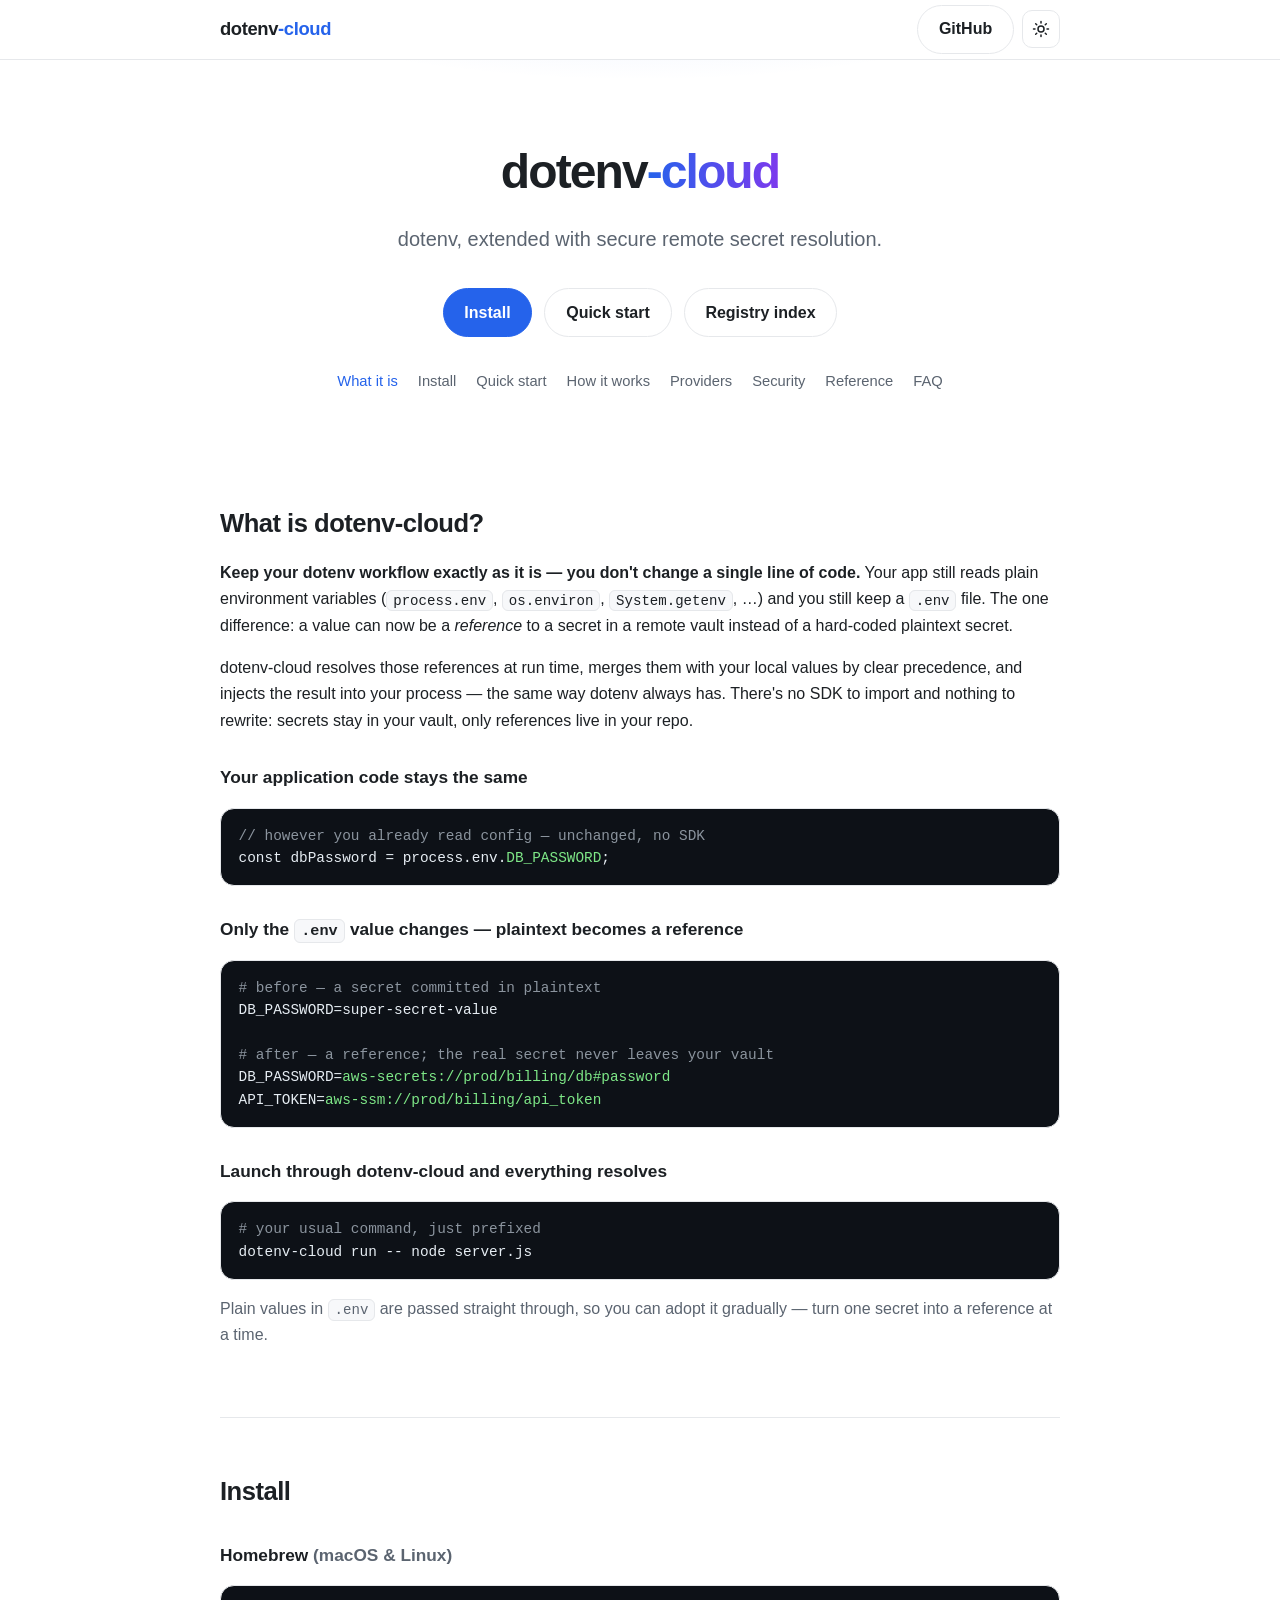
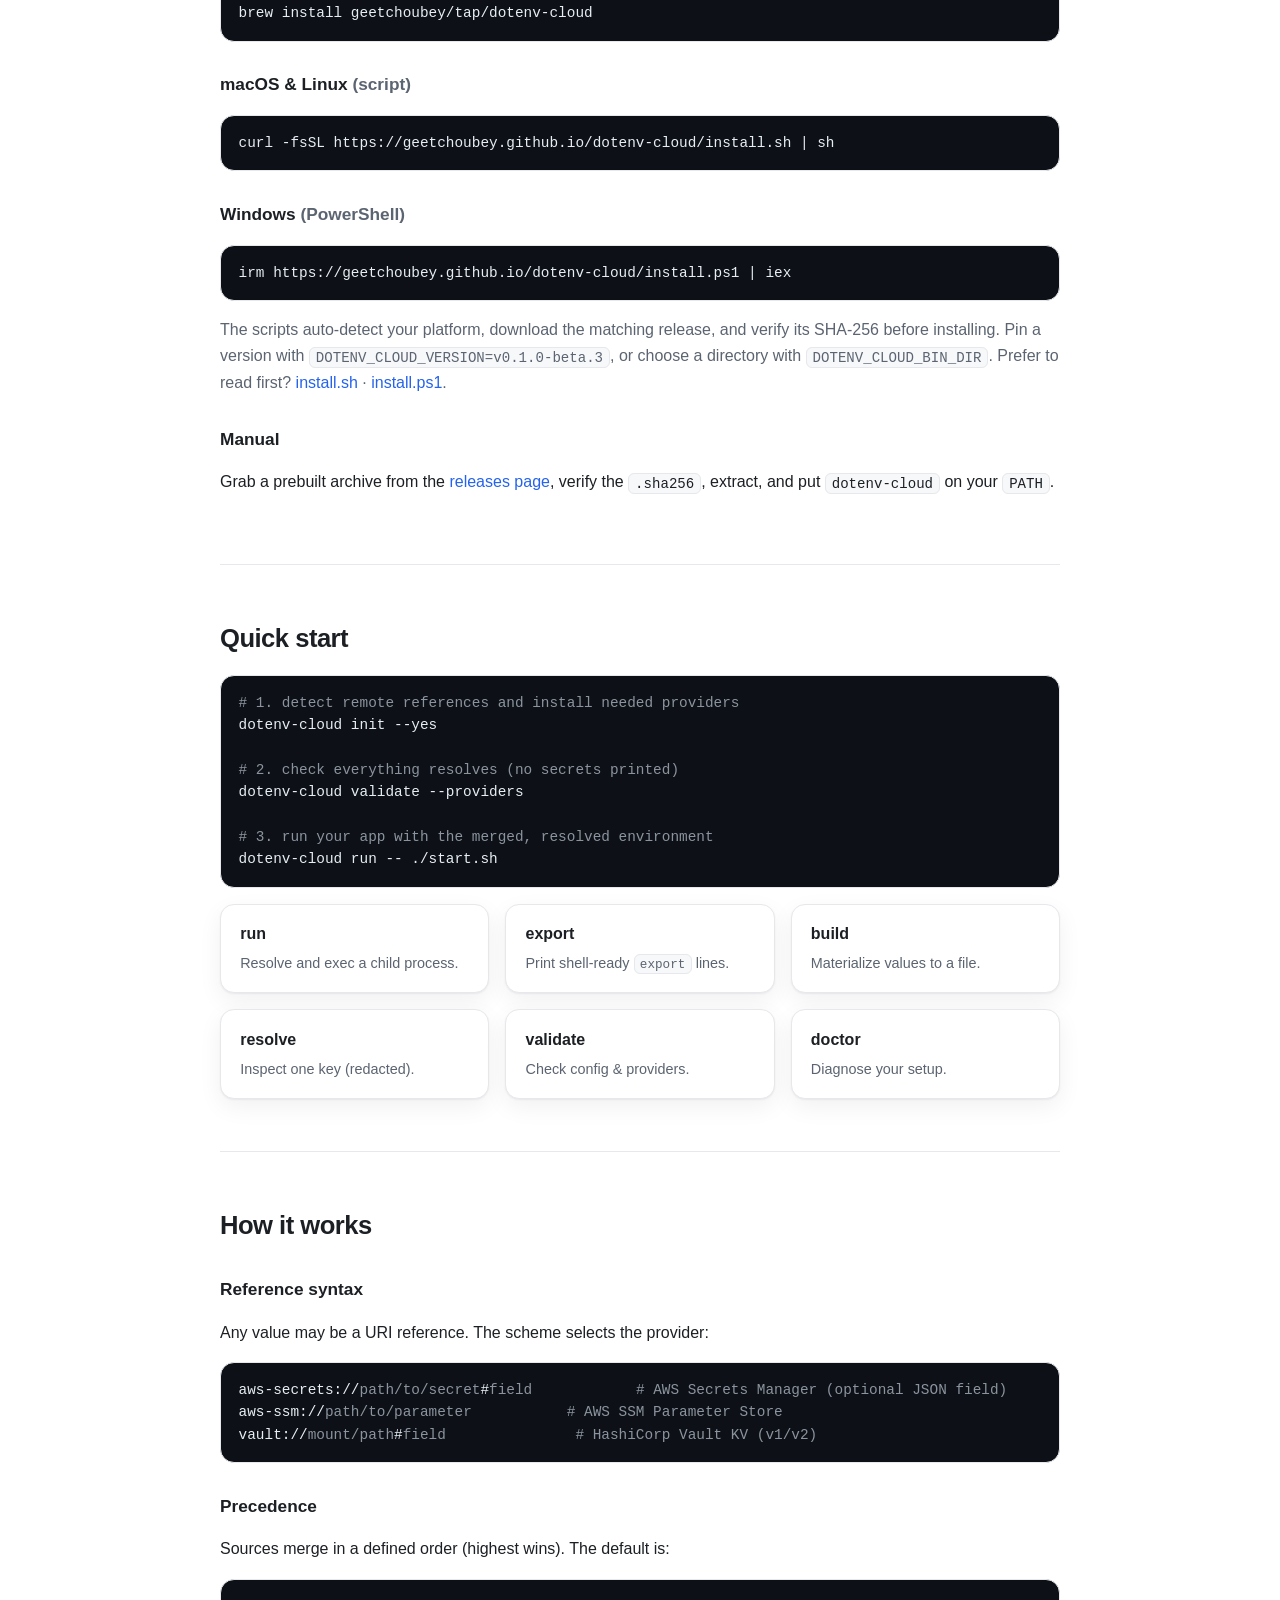
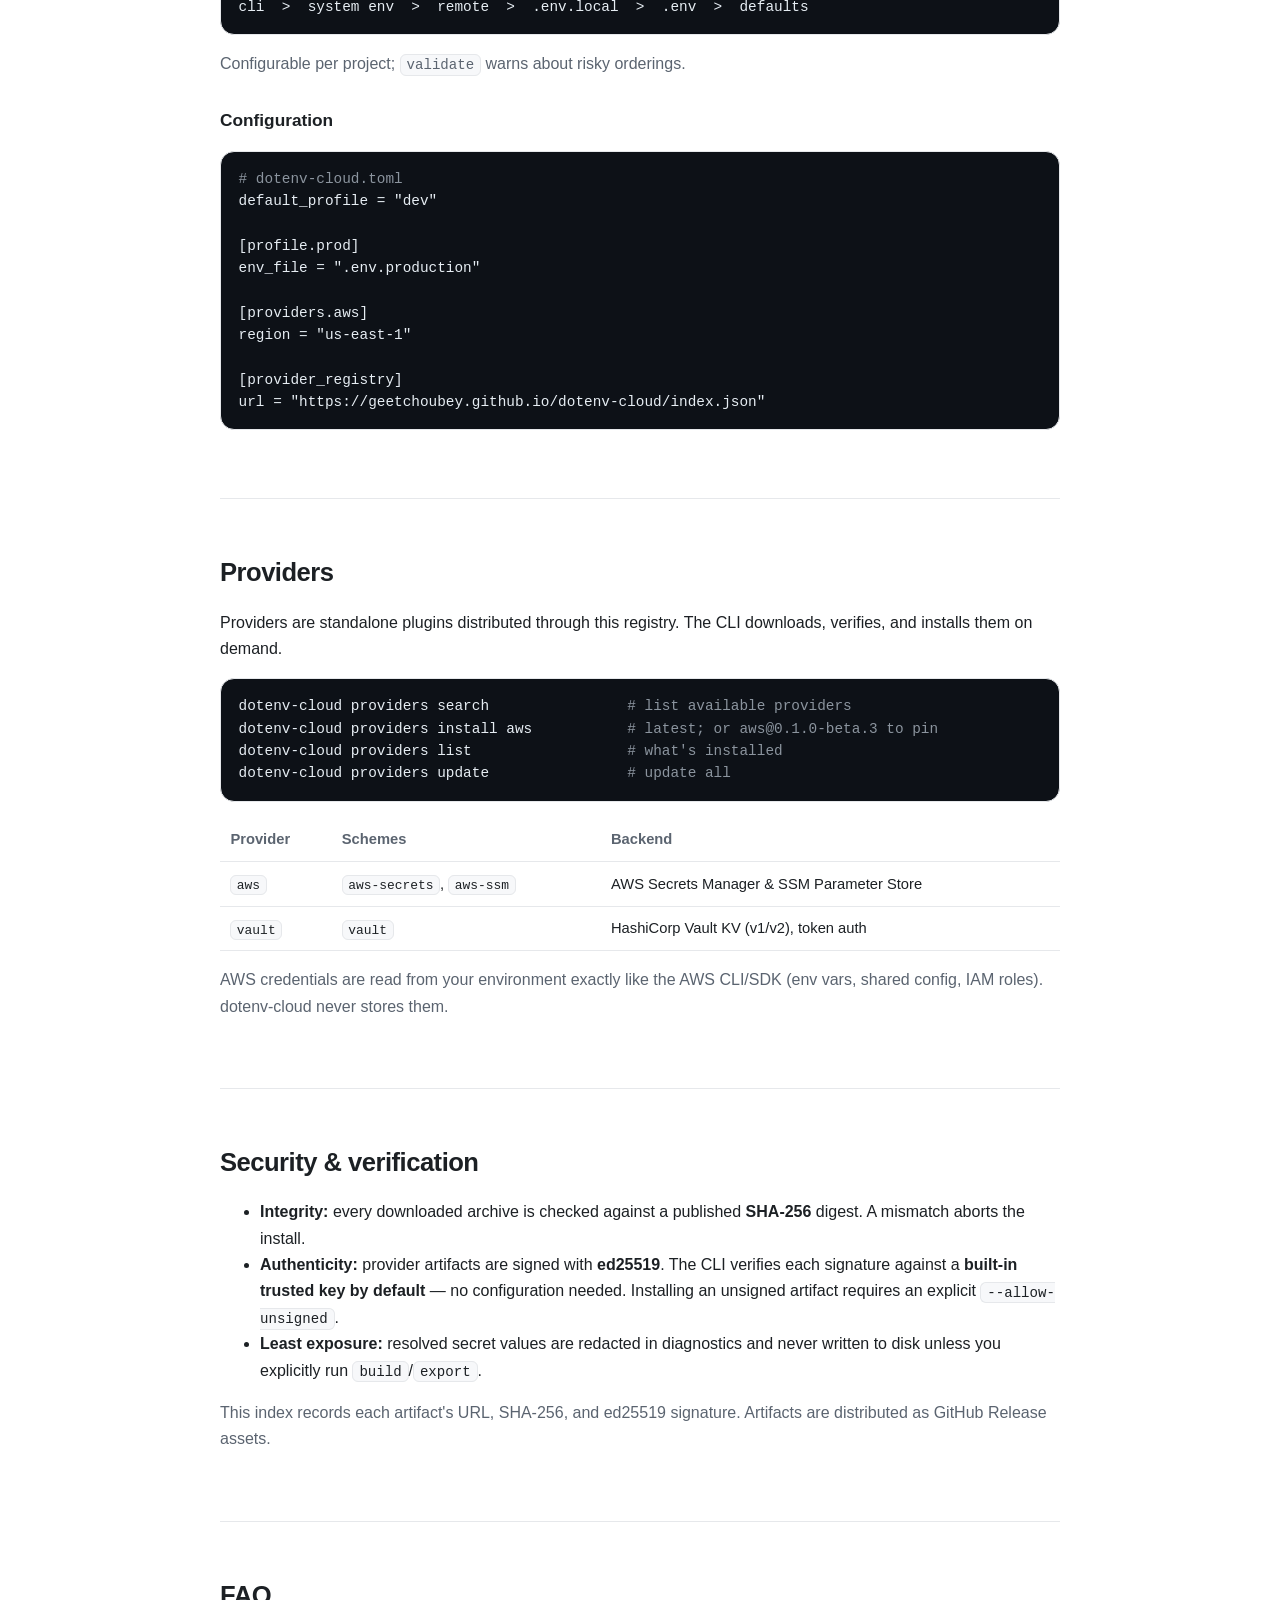
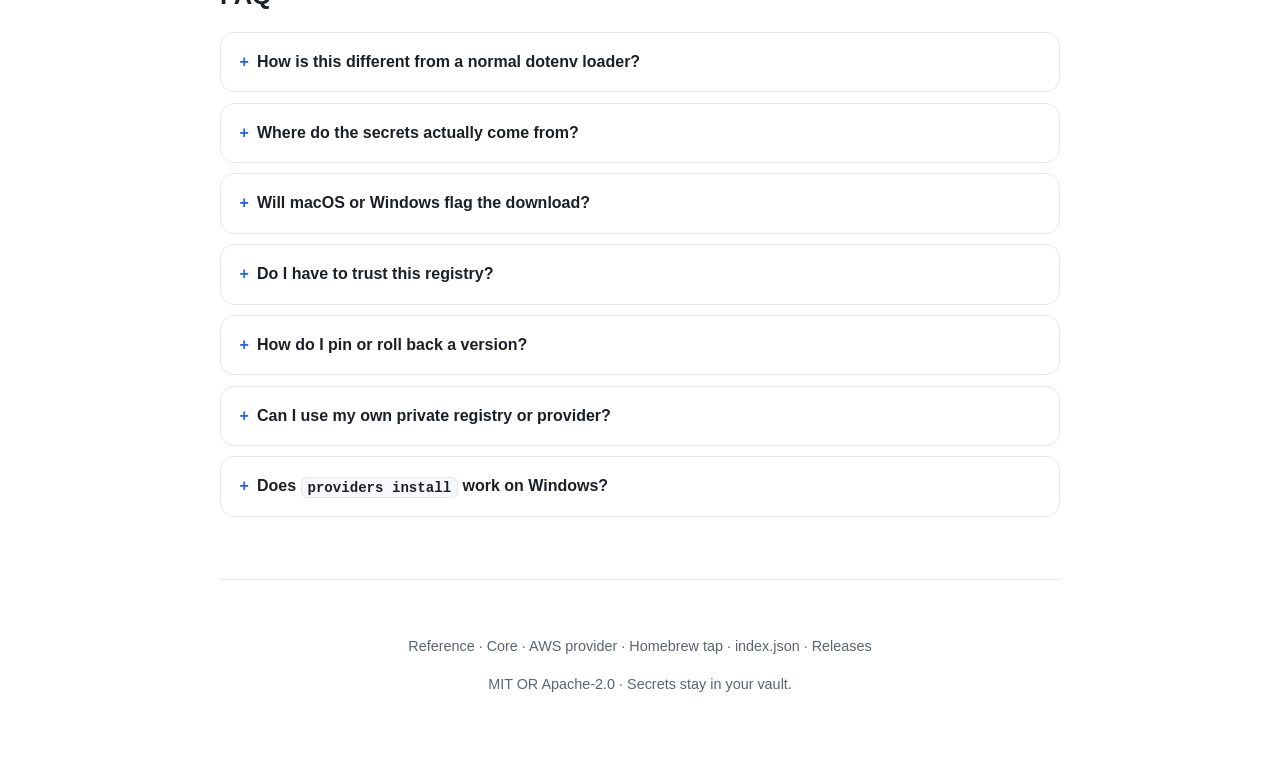
==== commit 381e4dd5: "registry: add vault provider to catalog + docs" ====
--- a/registry/site/index.html
+++ b/registry/site/index.html
@@ -138,7 +138,8 @@
   <h3>Reference syntax</h3>
   <p>Any value may be a URI reference. The scheme selects the provider:</p>
   <div class="code"><pre>aws-secrets://<span class="d">path/to/secret</span>#<span class="d">field</span>            <span class="d"># AWS Secrets Manager (optional JSON field)</span>
-aws-ssm://<span class="d">path/to/parameter</span>           <span class="d"># AWS SSM Parameter Store</span></pre></div>
+aws-ssm://<span class="d">path/to/parameter</span>           <span class="d"># AWS SSM Parameter Store</span>
+vault://<span class="d">mount/path</span>#<span class="d">field</span>               <span class="d"># HashiCorp Vault KV (v1/v2)</span></pre></div>
   <h3>Precedence</h3>
   <p>Sources merge in a defined order (highest wins). The default is:</p>
   <div class="code"><pre>cli  &gt;  system env  &gt;  remote  &gt;  .env.local  &gt;  .env  &gt;  defaults</pre></div>
@@ -168,6 +169,7 @@
   <table>
     <tr><th>Provider</th><th>Schemes</th><th>Backend</th></tr>
     <tr><td><code>aws</code></td><td><code>aws-secrets</code>, <code>aws-ssm</code></td><td>AWS Secrets Manager &amp; SSM Parameter Store</td></tr>
+    <tr><td><code>vault</code></td><td><code>vault</code></td><td>HashiCorp Vault KV (v1/v2), token auth</td></tr>
   </table>
   <p class="muted">AWS credentials are read from your environment exactly like the
   AWS CLI/SDK (env vars, shared config, IAM roles). dotenv-cloud never stores them.</p>
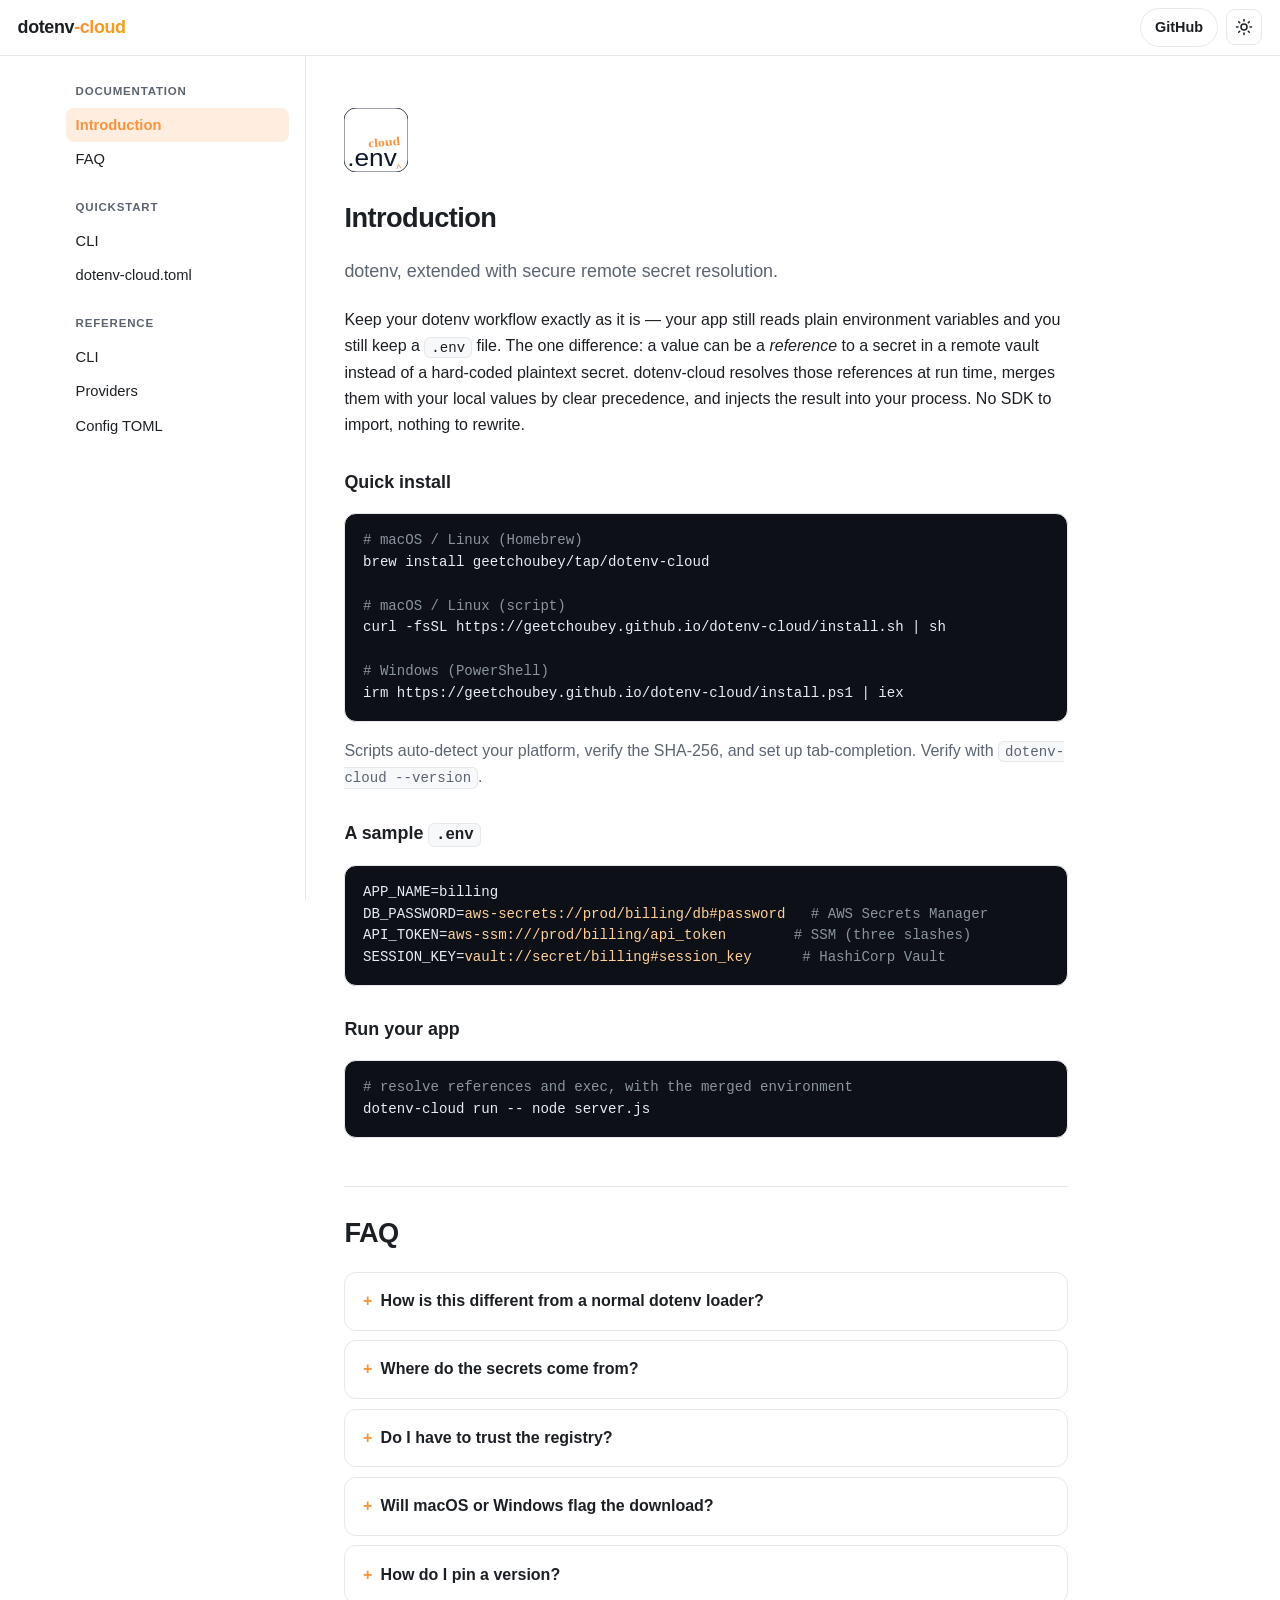
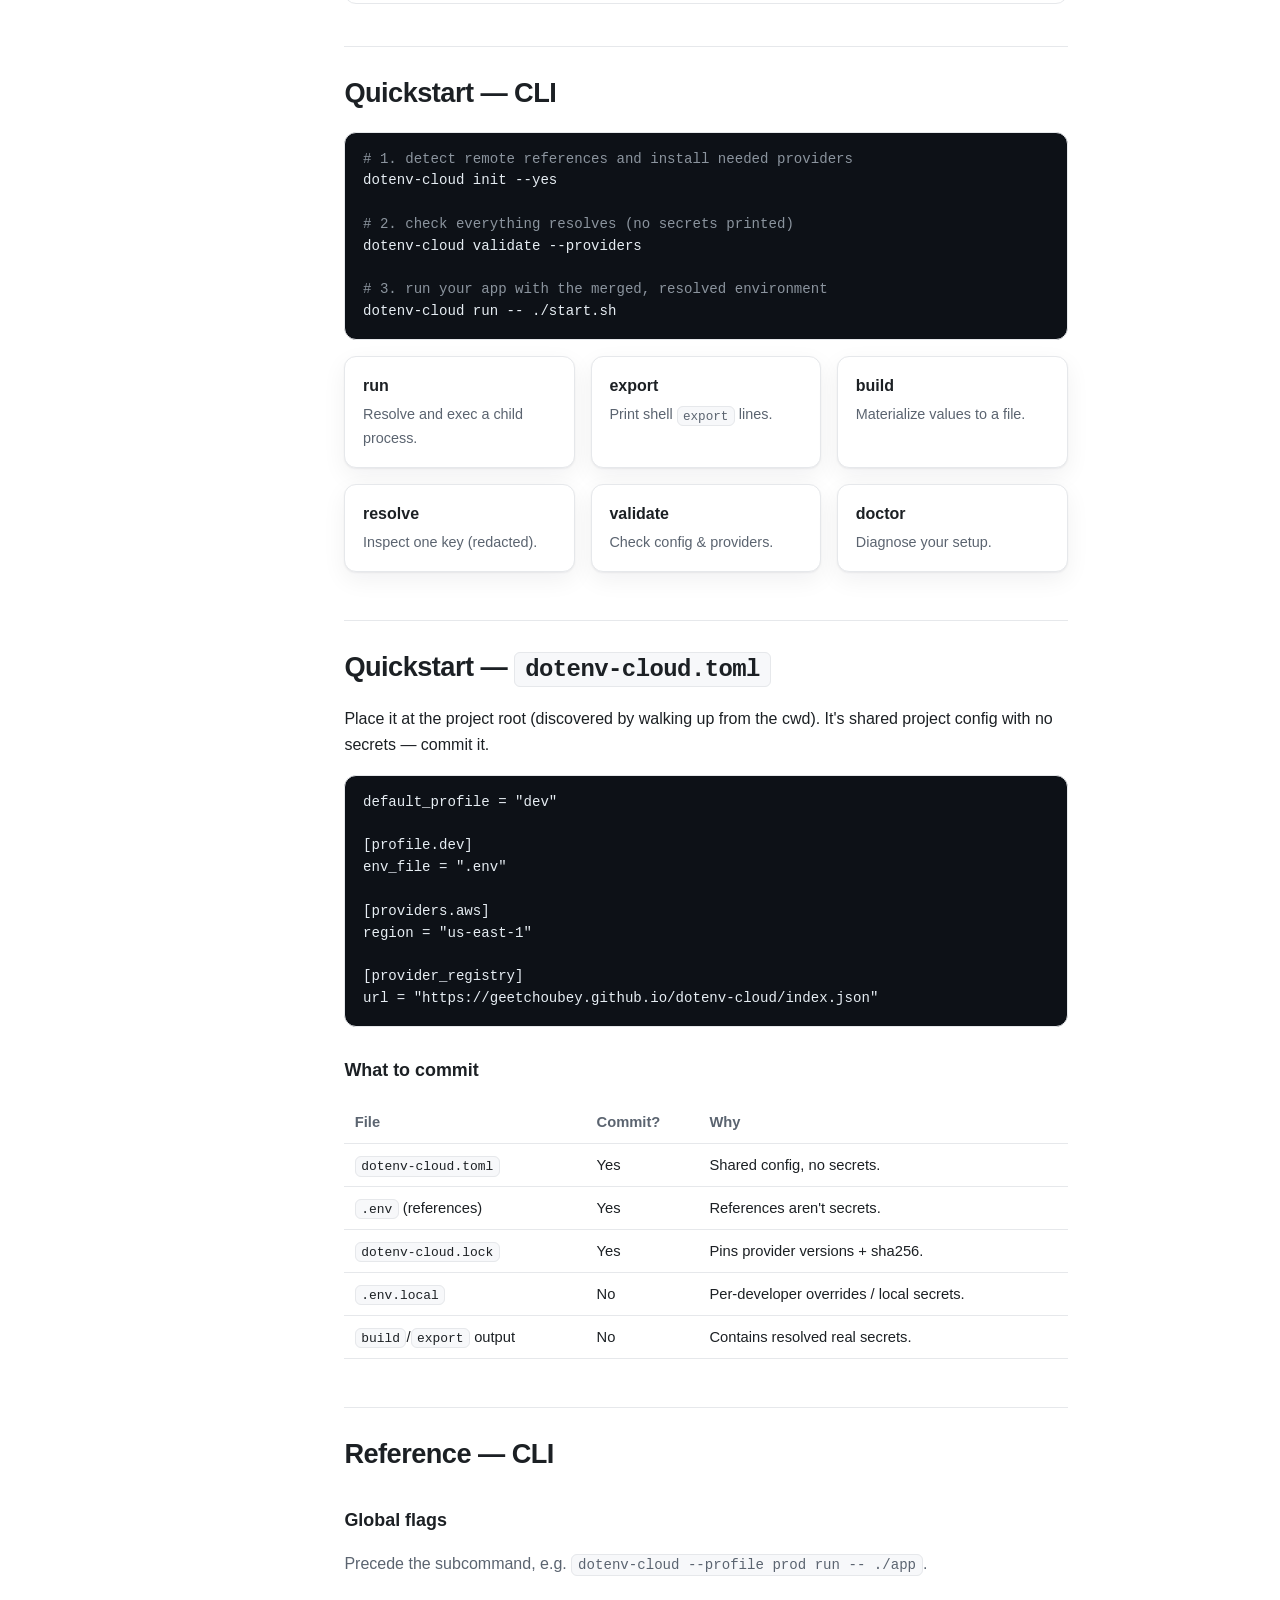
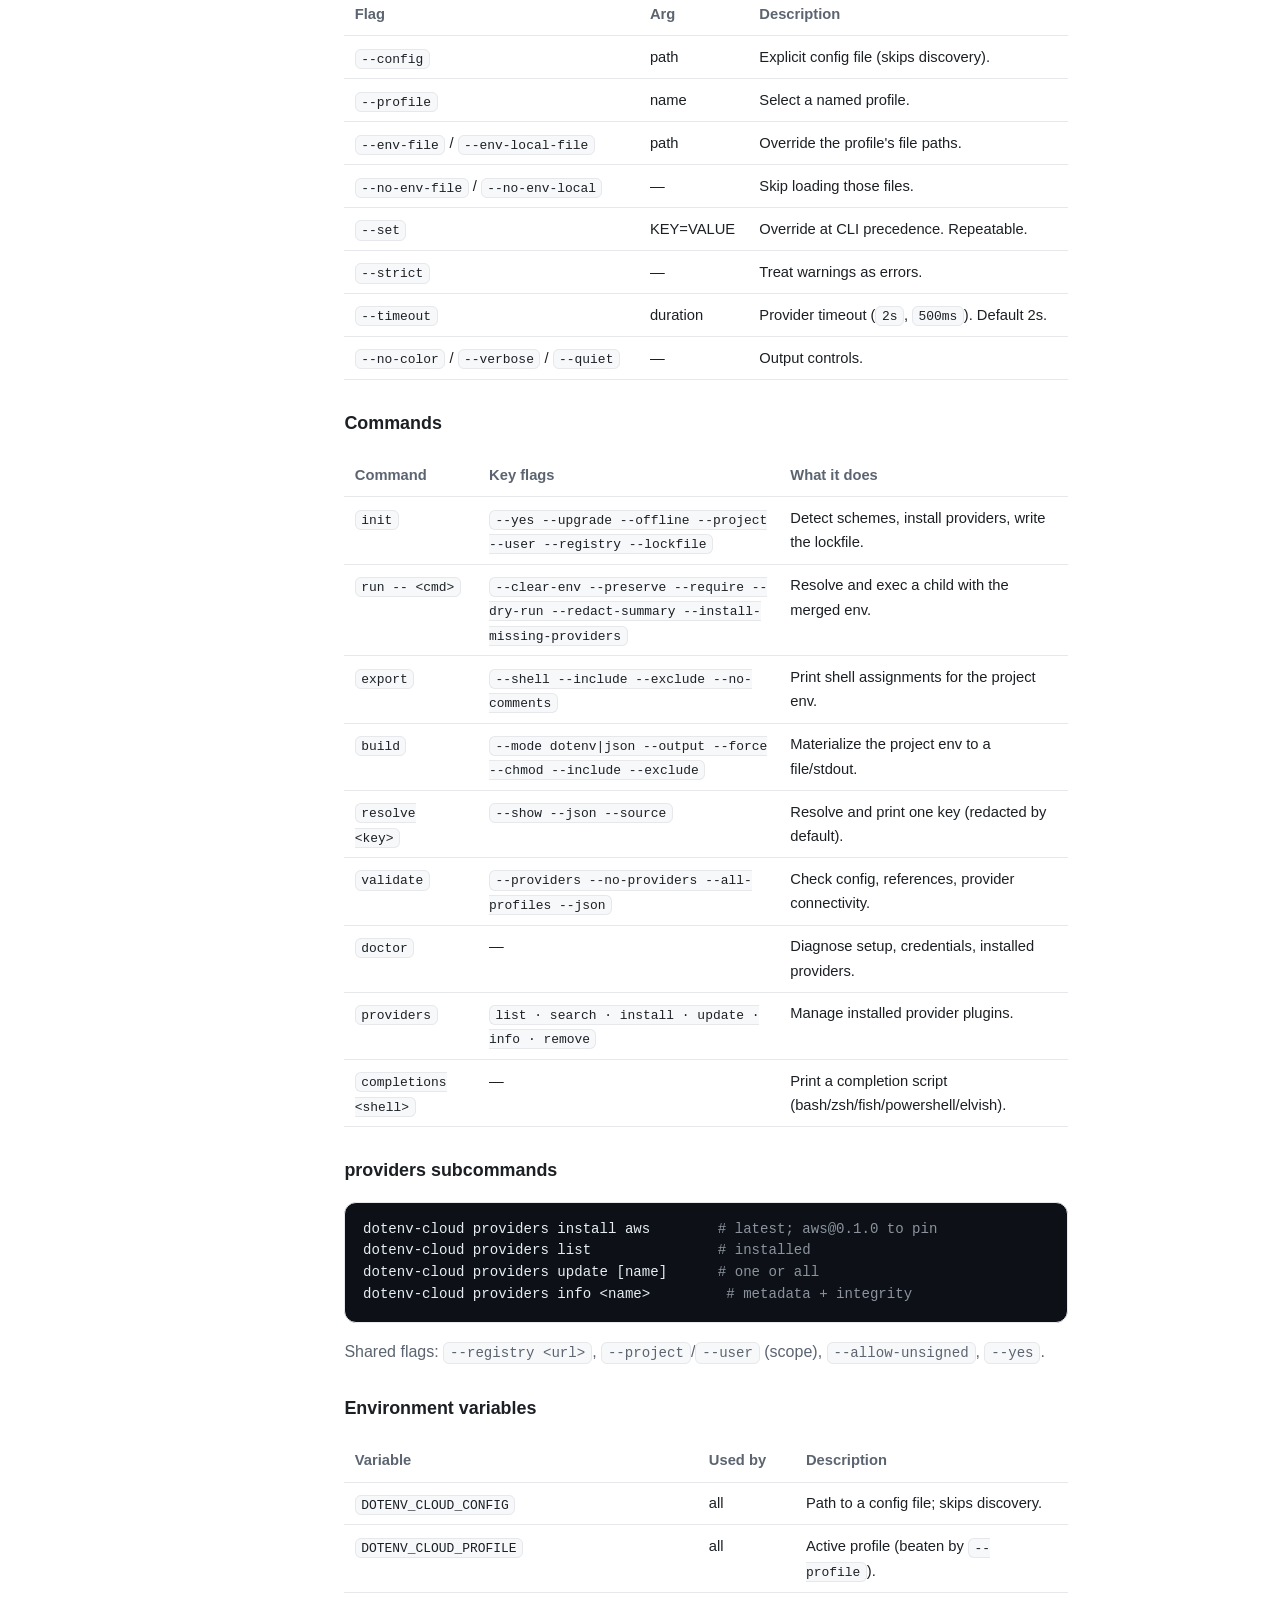
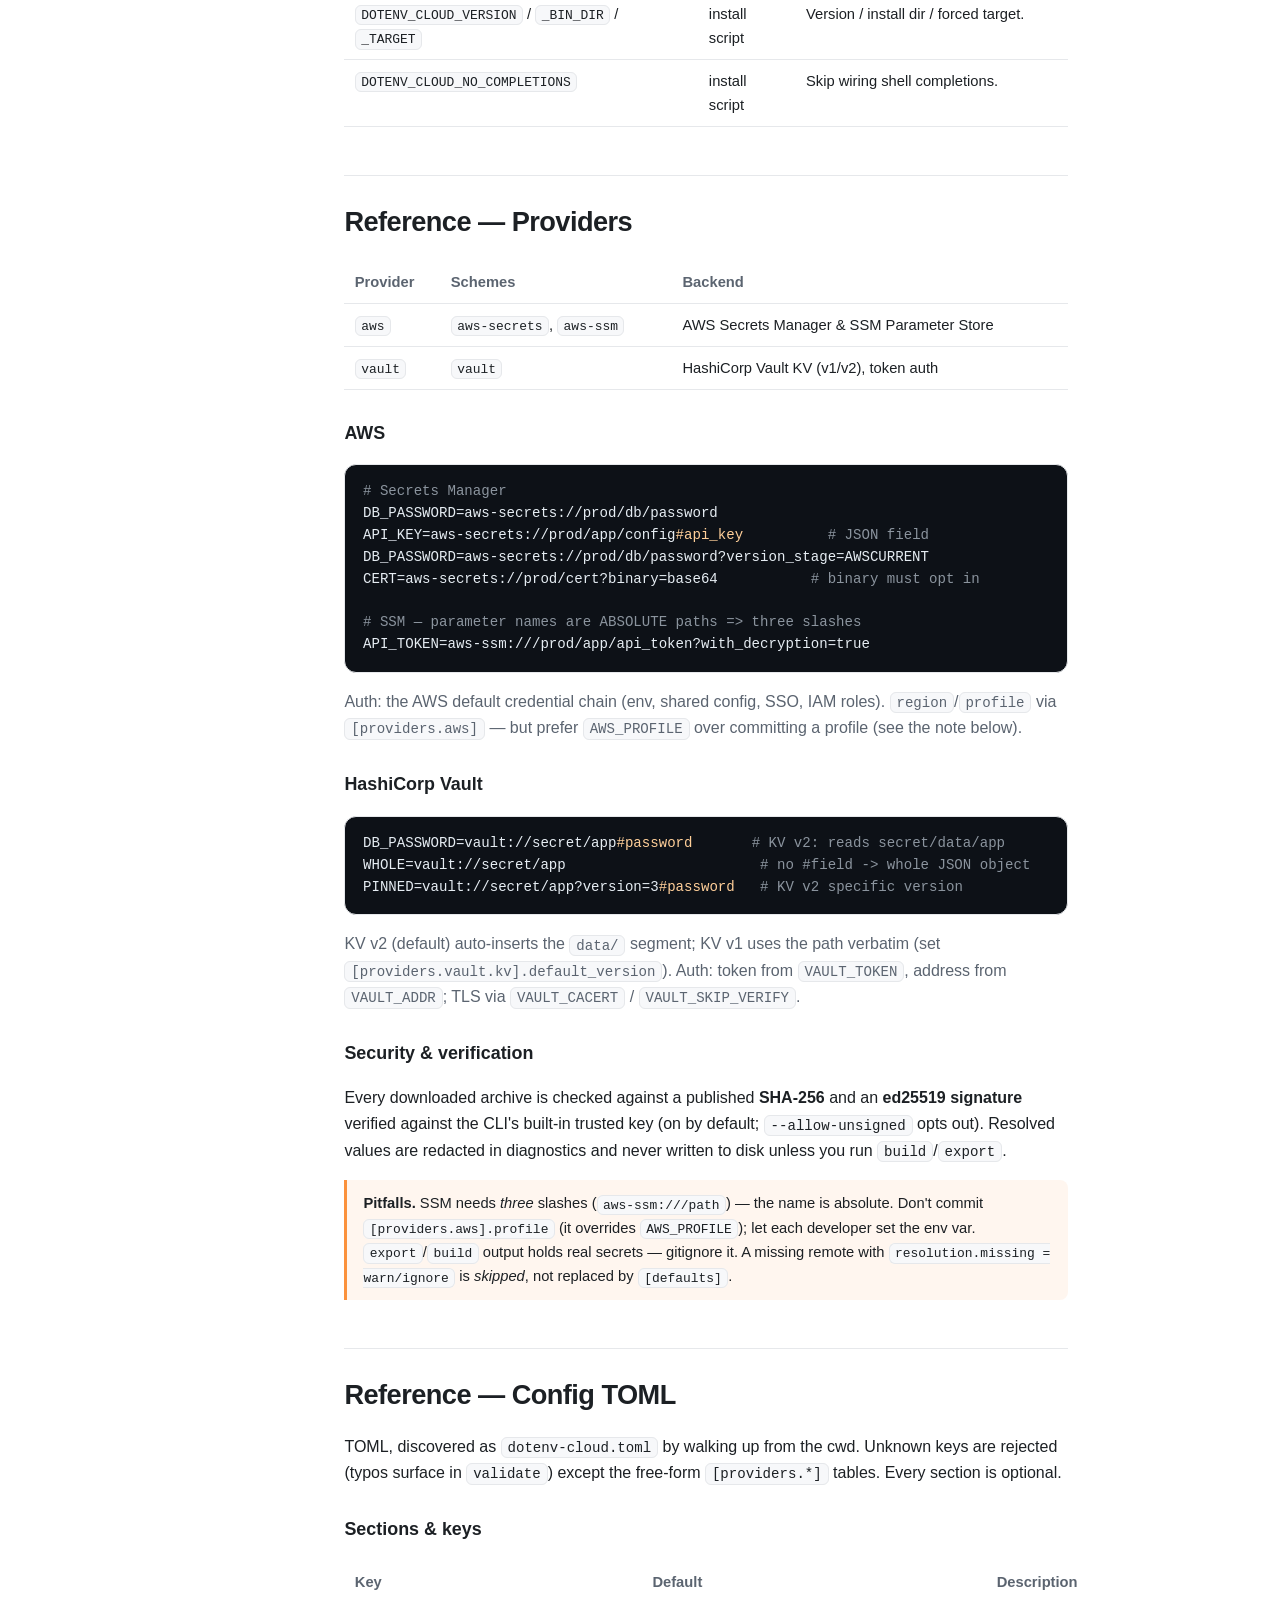
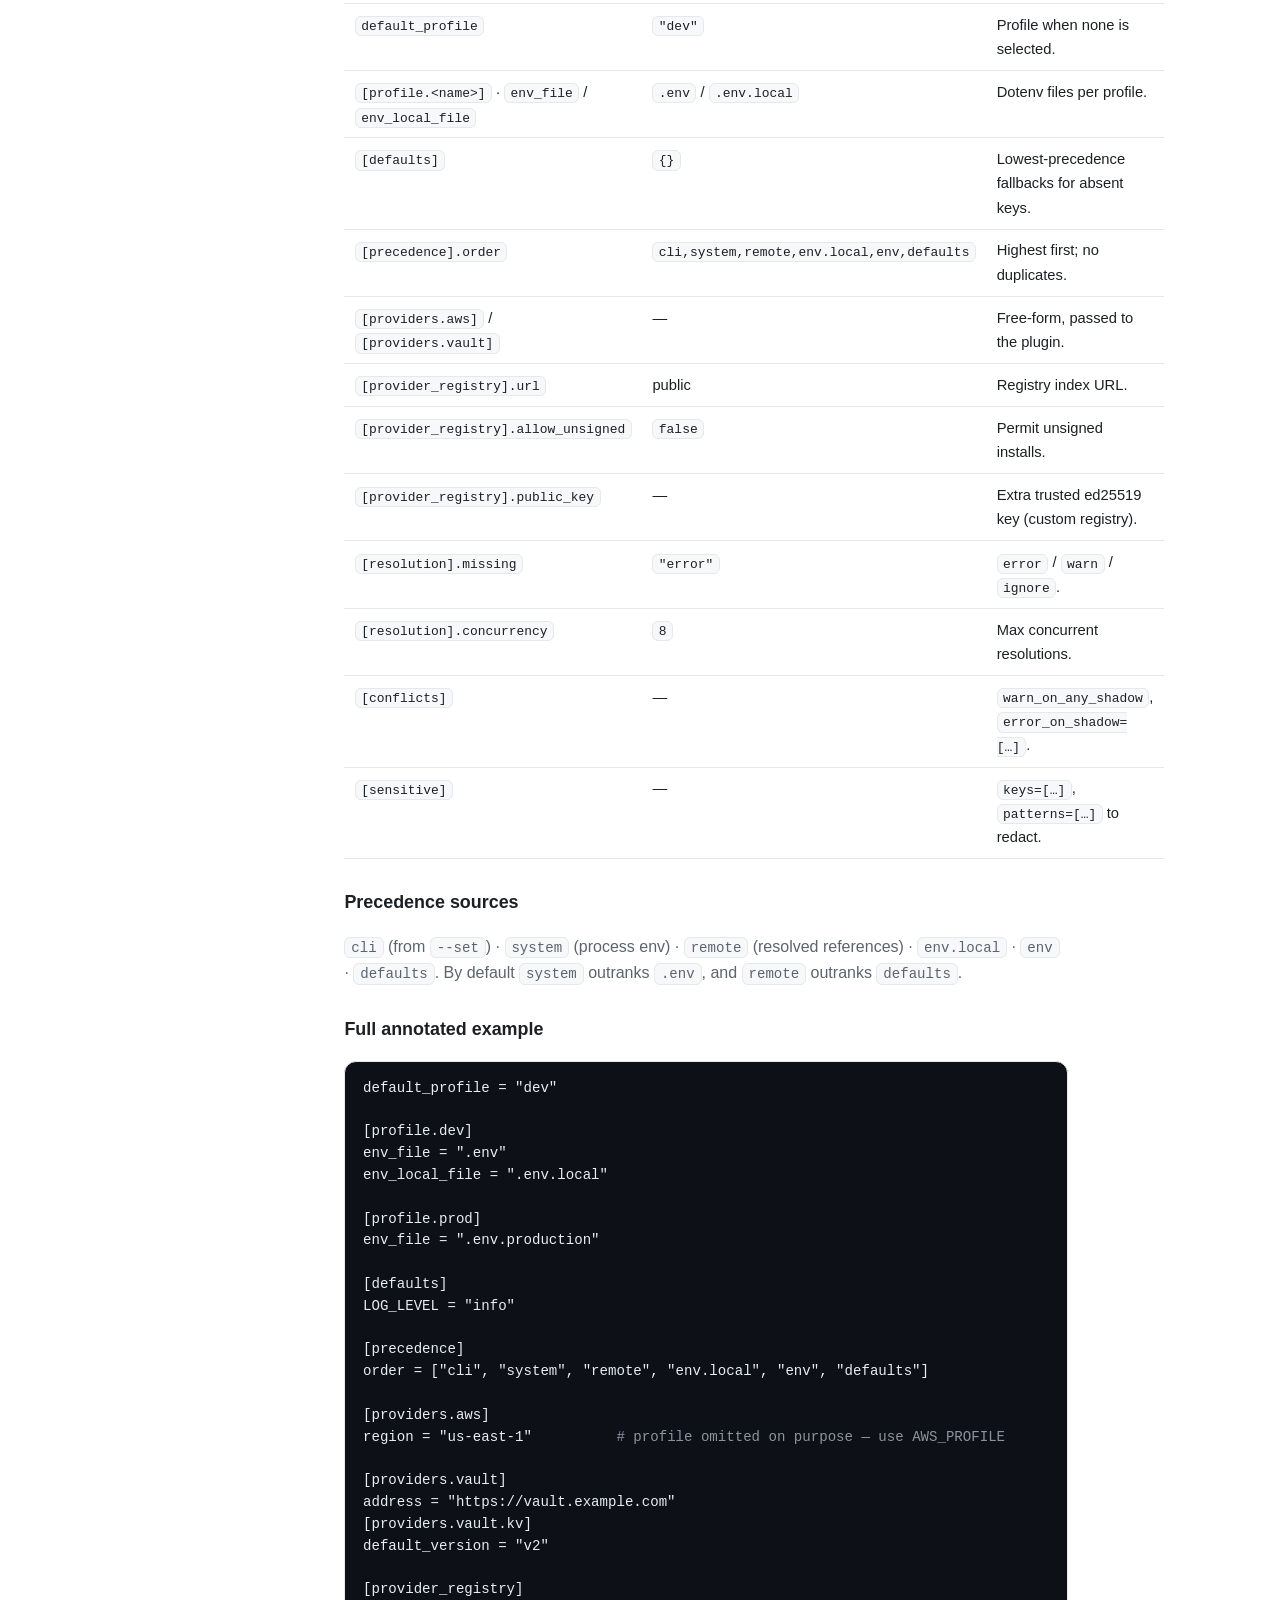
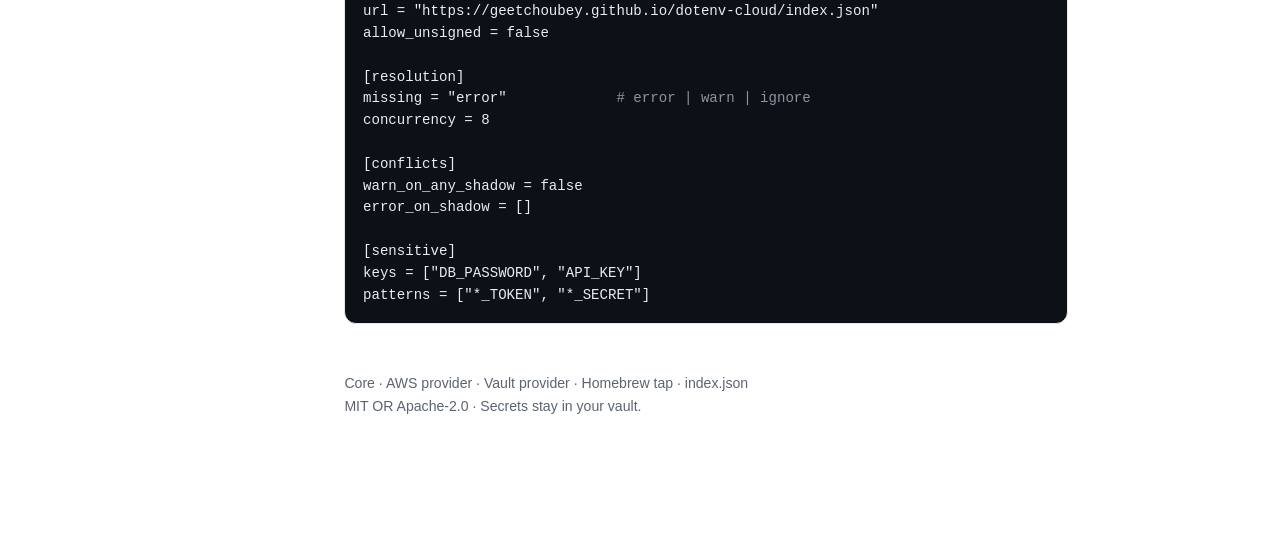
==== commit 4f01af76: "site: orange theme, sidebar docs layout + mobile drawer, favicons/logo; add onboarding skill" ====
--- a/registry/site/index.html
+++ b/registry/site/index.html
@@ -3,11 +3,15 @@
 <head>
 <meta charset="utf-8">
 <meta name="viewport" content="width=device-width, initial-scale=1">
-<title>dotenv-cloud — dotenv with remote secret resolution</title>
-<meta name="description" content="A CLI that extends dotenv with secure, verifiable remote secret resolution via external provider plugins.">
+<title>dotenv-cloud — docs</title>
+<meta name="description" content="dotenv-cloud: extend dotenv with secure remote secret resolution via provider plugins. Install, configure, and reference.">
 <meta name="color-scheme" content="light dark">
+<link rel="icon" href="./favicon.ico" sizes="any">
+<link rel="icon" type="image/svg+xml" href="./favicon-light.svg" media="(prefers-color-scheme: light)">
+<link rel="icon" type="image/svg+xml" href="./favicon-dark.svg" media="(prefers-color-scheme: dark)">
+<link rel="icon" type="image/png" sizes="32x32" href="./favicon-32x32.png">
+<link rel="apple-touch-icon" href="./apple-touch-icon.png">
 <link rel="stylesheet" href="./style.css">
-<!-- Apply the saved theme before paint to avoid a flash. -->
 <script>
   (function () {
     try {
@@ -19,9 +23,14 @@
 </head>
 <body>
 
-<header class="bar">
-  <div class="wrap">
-    <a class="brand" href="#top">dotenv<span>-cloud</span></a>
+<header class="topbar">
+  <div class="inner">
+    <div class="bar-left">
+      <button class="icon-btn menu-toggle" type="button" aria-label="Open menu" aria-expanded="false">
+        <svg viewBox="0 0 24 24" fill="none" stroke="currentColor" stroke-width="2" stroke-linecap="round"><path d="M3 6h18M3 12h18M3 18h18"/></svg>
+      </button>
+      <a class="brand" href="#introduction">dotenv<span>-cloud</span></a>
+    </div>
     <div class="bar-right">
       <a class="btn secondary" href="https://github.com/geetchoubey/dotenv-cloud">GitHub</a>
       <button class="icon-btn theme-toggle" type="button" aria-label="Toggle dark mode" title="Toggle theme">
@@ -32,90 +41,107 @@
   </div>
 </header>
 
-<a id="top"></a>
-<div class="hero">
-  <div class="wrap">
-    <h1 class="logo">dotenv<span>-cloud</span></h1>
-    <p class="tagline">dotenv, extended with secure remote secret resolution.</p>
-    <div class="cta">
-      <a class="btn" href="#install">Install</a>
-      <a class="btn secondary" href="#start">Quick start</a>
-      <a class="btn secondary" href="./index.json">Registry index</a>
-    </div>
-    <nav class="toc">
-      <a href="#what">What it is</a>
-      <a href="#install">Install</a>
-      <a href="#start">Quick start</a>
-      <a href="#how">How it works</a>
-      <a href="#providers">Providers</a>
-      <a href="#security">Security</a>
-      <a href="./reference.html">Reference</a>
+<div class="backdrop"></div>
+<div class="layout">
+  <aside class="sidebar">
+    <div class="nav-group">
+      <p class="nav-title">Documentation</p>
+      <a href="#introduction">Introduction</a>
       <a href="#faq">FAQ</a>
-    </nav>
-  </div>
-</div>
-
-<main class="wrap">
-
-<section id="what">
-  <h2>What is dotenv-cloud?</h2>
-  <p><strong>Keep your dotenv workflow exactly as it is — you don't change a
-  single line of code.</strong> Your app still reads plain environment variables
-  (<code>process.env</code>, <code>os.environ</code>, <code>System.getenv</code>,
-  …) and you still keep a <code>.env</code> file. The one difference: a value can
-  now be a <em>reference</em> to a secret in a remote vault instead of a
-  hard-coded plaintext secret.</p>
-  <p>dotenv-cloud resolves those references at run time, merges them with your
-  local values by clear precedence, and injects the result into your process —
-  the same way dotenv always has. There's no SDK to import and nothing to
-  rewrite: secrets stay in your vault, only references live in your repo.</p>
-
-  <h3>Your application code stays the same</h3>
-  <div class="code"><pre><span class="d">// however you already read config — unchanged, no SDK</span>
-const dbPassword = process.env.<span class="c">DB_PASSWORD</span>;</pre></div>
-
-  <h3>Only the <code>.env</code> value changes — plaintext becomes a reference</h3>
-  <div class="code"><pre><span class="d"># before — a secret committed in plaintext</span>
-DB_PASSWORD=super-secret-value
-
-<span class="d"># after — a reference; the real secret never leaves your vault</span>
-DB_PASSWORD=<span class="c">aws-secrets://prod/billing/db#password</span>
-API_TOKEN=<span class="c">aws-ssm://prod/billing/api_token</span></pre></div>
-
-  <h3>Launch through dotenv-cloud and everything resolves</h3>
-  <div class="code"><pre><span class="d"># your usual command, just prefixed</span>
+    </div>
+    <div class="nav-group">
+      <p class="nav-title">Quickstart</p>
+      <a href="#quickstart-cli">CLI</a>
+      <a href="#config-basic">dotenv-cloud.toml</a>
+    </div>
+    <div class="nav-group">
+      <p class="nav-title">Reference</p>
+      <a href="#ref-cli">CLI</a>
+      <a href="#ref-providers">Providers</a>
+      <a href="#ref-config">Config TOML</a>
+    </div>
+  </aside>
+
+  <main class="content">
+
+  <!-- ============ Documentation / Introduction ============ -->
+  <section id="introduction">
+    <img class="hero-logo hero-logo-light" src="./favicon-light.svg" alt="dotenv-cloud logo" width="64" height="64">
+    <img class="hero-logo hero-logo-dark" src="./favicon-dark.svg" alt="dotenv-cloud logo" width="64" height="64">
+    <h2>Introduction</h2>
+    <p class="lead">dotenv, extended with secure remote secret resolution.</p>
+    <p>Keep your dotenv workflow exactly as it is — your app still reads plain
+    environment variables and you still keep a <code>.env</code> file. The one
+    difference: a value can be a <em>reference</em> to a secret in a remote vault
+    instead of a hard-coded plaintext secret. dotenv-cloud resolves those
+    references at run time, merges them with your local values by clear
+    precedence, and injects the result into your process. No SDK to import,
+    nothing to rewrite.</p>
+
+    <h3>Quick install</h3>
+    <div class="code"><pre><span class="d"># macOS / Linux (Homebrew)</span>
+brew install geetchoubey/tap/dotenv-cloud
+
+<span class="d"># macOS / Linux (script)</span>
+curl -fsSL https://geetchoubey.github.io/dotenv-cloud/install.sh | sh
+
+<span class="d"># Windows (PowerShell)</span>
+irm https://geetchoubey.github.io/dotenv-cloud/install.ps1 | iex</pre></div>
+    <p class="muted">Scripts auto-detect your platform, verify the SHA-256, and
+    set up tab-completion. Verify with <code>dotenv-cloud --version</code>.</p>
+
+    <h3>A sample <code>.env</code></h3>
+    <div class="code"><pre>APP_NAME=billing
+DB_PASSWORD=<span class="c">aws-secrets://prod/billing/db#password</span>   <span class="d"># AWS Secrets Manager</span>
+API_TOKEN=<span class="c">aws-ssm:///prod/billing/api_token</span>        <span class="d"># SSM (three slashes)</span>
+SESSION_KEY=<span class="c">vault://secret/billing#session_key</span>      <span class="d"># HashiCorp Vault</span></pre></div>
+
+    <h3>Run your app</h3>
+    <div class="code"><pre><span class="d"># resolve references and exec, with the merged environment</span>
 dotenv-cloud run -- node server.js</pre></div>
-  <p class="muted">Plain values in <code>.env</code> are passed straight through,
-  so you can adopt it gradually — turn one secret into a reference at a time.</p>
-</section>
-
-<section id="install">
-  <h2>Install</h2>
-
-  <h3>Homebrew <span class="muted">(macOS &amp; Linux)</span></h3>
-  <div class="code"><pre>brew install geetchoubey/tap/dotenv-cloud</pre></div>
-
-  <h3>macOS &amp; Linux <span class="muted">(script)</span></h3>
-  <div class="code"><pre>curl -fsSL https://geetchoubey.github.io/dotenv-cloud/install.sh | sh</pre></div>
-
-  <h3>Windows <span class="muted">(PowerShell)</span></h3>
-  <div class="code"><pre>irm https://geetchoubey.github.io/dotenv-cloud/install.ps1 | iex</pre></div>
-
-  <p class="muted">The scripts auto-detect your platform, download the matching
-  release, and verify its SHA-256 before installing. Pin a version with
-  <code>DOTENV_CLOUD_VERSION=v0.1.0-beta.3</code>, or choose a directory with
-  <code>DOTENV_CLOUD_BIN_DIR</code>. Prefer to read first?
-  <a href="./install.sh">install.sh</a> · <a href="./install.ps1">install.ps1</a>.</p>
-
-  <h3>Manual</h3>
-  <p>Grab a prebuilt archive from the
-  <a href="https://github.com/geetchoubey/dotenv-cloud/releases">releases page</a>,
-  verify the <code>.sha256</code>, extract, and put <code>dotenv-cloud</code> on your <code>PATH</code>.</p>
-</section>
-
-<section id="start">
-  <h2>Quick start</h2>
-  <div class="code"><pre><span class="d"># 1. detect remote references and install needed providers</span>
+  </section>
+
+  <!-- ============ Documentation / FAQ ============ -->
+  <section id="faq">
+    <h2>FAQ</h2>
+    <details>
+      <summary>How is this different from a normal dotenv loader?</summary>
+      <p>A normal loader reads literal values. dotenv-cloud additionally treats
+      <code>scheme://…</code> values as references and resolves them from a remote
+      store at run time, so production secrets never sit in your repo.</p>
+    </details>
+    <details>
+      <summary>Where do the secrets come from?</summary>
+      <p>From the provider backing the scheme — today AWS Secrets Manager,
+      AWS SSM Parameter Store, and HashiCorp Vault. Authentication uses your
+      existing environment (AWS chain / <code>VAULT_TOKEN</code>); credentials are
+      never stored.</p>
+    </details>
+    <details>
+      <summary>Do I have to trust the registry?</summary>
+      <p>You trust the signing <em>key</em>, not the index. The CLI ships with the
+      project's public key and verifies every provider's ed25519 signature against
+      it. A tampered index can't make it install an artifact that isn't signed by
+      the trusted key.</p>
+    </details>
+    <details>
+      <summary>Will macOS or Windows flag the download?</summary>
+      <p>Linux: no. macOS via Homebrew: no. macOS via script/manual: clear the
+      quarantine flag if Gatekeeper complains (the script does this for you).
+      Windows: binaries aren't Authenticode-signed yet, so SmartScreen may warn —
+      cosmetic; choose "Run anyway".</p>
+    </details>
+    <details>
+      <summary>How do I pin a version?</summary>
+      <p>CLI: <code>DOTENV_CLOUD_VERSION=v0.1.1</code> before the install script.
+      Provider: <code>dotenv-cloud providers install aws@0.1.0</code>.</p>
+    </details>
+  </section>
+
+  <!-- ============ Quickstart / CLI ============ -->
+  <section id="quickstart-cli">
+    <h2>Quickstart — CLI</h2>
+    <div class="code"><pre><span class="d"># 1. detect remote references and install needed providers</span>
 dotenv-cloud init --yes
 
 <span class="d"># 2. check everything resolves (no secrets printed)</span>
@@ -123,153 +149,225 @@
 
 <span class="d"># 3. run your app with the merged, resolved environment</span>
 dotenv-cloud run -- ./start.sh</pre></div>
-  <div class="grid">
-    <div class="card"><h3>run</h3><p class="muted">Resolve and exec a child process.</p></div>
-    <div class="card"><h3>export</h3><p class="muted">Print shell-ready <code>export</code> lines.</p></div>
-    <div class="card"><h3>build</h3><p class="muted">Materialize values to a file.</p></div>
-    <div class="card"><h3>resolve</h3><p class="muted">Inspect one key (redacted).</p></div>
-    <div class="card"><h3>validate</h3><p class="muted">Check config &amp; providers.</p></div>
-    <div class="card"><h3>doctor</h3><p class="muted">Diagnose your setup.</p></div>
-  </div>
-</section>
-
-<section id="how">
-  <h2>How it works</h2>
-  <h3>Reference syntax</h3>
-  <p>Any value may be a URI reference. The scheme selects the provider:</p>
-  <div class="code"><pre>aws-secrets://<span class="d">path/to/secret</span>#<span class="d">field</span>            <span class="d"># AWS Secrets Manager (optional JSON field)</span>
-aws-ssm://<span class="d">path/to/parameter</span>           <span class="d"># AWS SSM Parameter Store</span>
-vault://<span class="d">mount/path</span>#<span class="d">field</span>               <span class="d"># HashiCorp Vault KV (v1/v2)</span></pre></div>
-  <h3>Precedence</h3>
-  <p>Sources merge in a defined order (highest wins). The default is:</p>
-  <div class="code"><pre>cli  &gt;  system env  &gt;  remote  &gt;  .env.local  &gt;  .env  &gt;  defaults</pre></div>
-  <p class="muted">Configurable per project; <code>validate</code> warns about risky orderings.</p>
-  <h3>Configuration</h3>
-  <div class="code"><pre><span class="d"># dotenv-cloud.toml</span>
-default_profile = "dev"
+    <div class="grid">
+      <div class="card"><h3>run</h3><p class="muted">Resolve and exec a child process.</p></div>
+      <div class="card"><h3>export</h3><p class="muted">Print shell <code>export</code> lines.</p></div>
+      <div class="card"><h3>build</h3><p class="muted">Materialize values to a file.</p></div>
+      <div class="card"><h3>resolve</h3><p class="muted">Inspect one key (redacted).</p></div>
+      <div class="card"><h3>validate</h3><p class="muted">Check config &amp; providers.</p></div>
+      <div class="card"><h3>doctor</h3><p class="muted">Diagnose your setup.</p></div>
+    </div>
+  </section>
+
+  <!-- ============ Quickstart / config ============ -->
+  <section id="config-basic">
+    <h2>Quickstart — <code>dotenv-cloud.toml</code></h2>
+    <p>Place it at the project root (discovered by walking up from the cwd). It's
+    shared project config with no secrets — commit it.</p>
+    <div class="code"><pre>default_profile = "dev"
+
+[profile.dev]
+env_file = ".env"
+
+[providers.aws]
+region = "us-east-1"
+
+[provider_registry]
+url = "https://geetchoubey.github.io/dotenv-cloud/index.json"</pre></div>
+    <h3>What to commit</h3>
+    <table>
+      <tr><th>File</th><th>Commit?</th><th>Why</th></tr>
+      <tr><td><code>dotenv-cloud.toml</code></td><td>Yes</td><td>Shared config, no secrets.</td></tr>
+      <tr><td><code>.env</code> (references)</td><td>Yes</td><td>References aren't secrets.</td></tr>
+      <tr><td><code>dotenv-cloud.lock</code></td><td>Yes</td><td>Pins provider versions + sha256.</td></tr>
+      <tr><td><code>.env.local</code></td><td>No</td><td>Per-developer overrides / local secrets.</td></tr>
+      <tr><td><code>build</code>/<code>export</code> output</td><td>No</td><td>Contains resolved real secrets.</td></tr>
+    </table>
+  </section>
+
+  <!-- ============ Reference / CLI ============ -->
+  <section id="ref-cli">
+    <h2>Reference — CLI</h2>
+
+    <h3>Global flags</h3>
+    <p class="muted">Precede the subcommand, e.g. <code>dotenv-cloud --profile prod run -- ./app</code>.</p>
+    <table>
+      <tr><th>Flag</th><th>Arg</th><th>Description</th></tr>
+      <tr><td><code>--config</code></td><td>path</td><td>Explicit config file (skips discovery).</td></tr>
+      <tr><td><code>--profile</code></td><td>name</td><td>Select a named profile.</td></tr>
+      <tr><td><code>--env-file</code> / <code>--env-local-file</code></td><td>path</td><td>Override the profile's file paths.</td></tr>
+      <tr><td><code>--no-env-file</code> / <code>--no-env-local</code></td><td>—</td><td>Skip loading those files.</td></tr>
+      <tr><td><code>--set</code></td><td>KEY=VALUE</td><td>Override at CLI precedence. Repeatable.</td></tr>
+      <tr><td><code>--strict</code></td><td>—</td><td>Treat warnings as errors.</td></tr>
+      <tr><td><code>--timeout</code></td><td>duration</td><td>Provider timeout (<code>2s</code>, <code>500ms</code>). Default 2s.</td></tr>
+      <tr><td><code>--no-color</code> / <code>--verbose</code> / <code>--quiet</code></td><td>—</td><td>Output controls.</td></tr>
+    </table>
+
+    <h3>Commands</h3>
+    <table>
+      <tr><th>Command</th><th>Key flags</th><th>What it does</th></tr>
+      <tr><td><code>init</code></td><td><code>--yes --upgrade --offline --project --user --registry --lockfile</code></td><td>Detect schemes, install providers, write the lockfile.</td></tr>
+      <tr><td><code>run -- &lt;cmd&gt;</code></td><td><code>--clear-env --preserve --require --dry-run --redact-summary --install-missing-providers</code></td><td>Resolve and exec a child with the merged env.</td></tr>
+      <tr><td><code>export</code></td><td><code>--shell --include --exclude --no-comments</code></td><td>Print shell assignments for the project env.</td></tr>
+      <tr><td><code>build</code></td><td><code>--mode dotenv|json --output --force --chmod --include --exclude</code></td><td>Materialize the project env to a file/stdout.</td></tr>
+      <tr><td><code>resolve &lt;key&gt;</code></td><td><code>--show --json --source</code></td><td>Resolve and print one key (redacted by default).</td></tr>
+      <tr><td><code>validate</code></td><td><code>--providers --no-providers --all-profiles --json</code></td><td>Check config, references, provider connectivity.</td></tr>
+      <tr><td><code>doctor</code></td><td>—</td><td>Diagnose setup, credentials, installed providers.</td></tr>
+      <tr><td><code>providers</code></td><td><code>list · search · install · update · info · remove</code></td><td>Manage installed provider plugins.</td></tr>
+      <tr><td><code>completions &lt;shell&gt;</code></td><td>—</td><td>Print a completion script (bash/zsh/fish/powershell/elvish).</td></tr>
+    </table>
+
+    <h3>providers subcommands</h3>
+    <div class="code"><pre>dotenv-cloud providers install aws        <span class="d"># latest; aws@0.1.0 to pin</span>
+dotenv-cloud providers list               <span class="d"># installed</span>
+dotenv-cloud providers update [name]      <span class="d"># one or all</span>
+dotenv-cloud providers info &lt;name&gt;         <span class="d"># metadata + integrity</span></pre></div>
+    <p class="muted">Shared flags: <code>--registry &lt;url&gt;</code>,
+    <code>--project</code>/<code>--user</code> (scope), <code>--allow-unsigned</code>,
+    <code>--yes</code>.</p>
+
+    <h3>Environment variables</h3>
+    <table>
+      <tr><th>Variable</th><th>Used by</th><th>Description</th></tr>
+      <tr><td><code>DOTENV_CLOUD_CONFIG</code></td><td>all</td><td>Path to a config file; skips discovery.</td></tr>
+      <tr><td><code>DOTENV_CLOUD_PROFILE</code></td><td>all</td><td>Active profile (beaten by <code>--profile</code>).</td></tr>
+      <tr><td><code>DOTENV_CLOUD_VERSION</code> / <code>_BIN_DIR</code> / <code>_TARGET</code></td><td>install script</td><td>Version / install dir / forced target.</td></tr>
+      <tr><td><code>DOTENV_CLOUD_NO_COMPLETIONS</code></td><td>install script</td><td>Skip wiring shell completions.</td></tr>
+    </table>
+  </section>
+
+  <!-- ============ Reference / Providers ============ -->
+  <section id="ref-providers">
+    <h2>Reference — Providers</h2>
+    <table>
+      <tr><th>Provider</th><th>Schemes</th><th>Backend</th></tr>
+      <tr><td><code>aws</code></td><td><code>aws-secrets</code>, <code>aws-ssm</code></td><td>AWS Secrets Manager &amp; SSM Parameter Store</td></tr>
+      <tr><td><code>vault</code></td><td><code>vault</code></td><td>HashiCorp Vault KV (v1/v2), token auth</td></tr>
+    </table>
+
+    <h3>AWS</h3>
+    <div class="code"><pre><span class="d"># Secrets Manager</span>
+DB_PASSWORD=aws-secrets://prod/db/password
+API_KEY=aws-secrets://prod/app/config<span class="c">#api_key</span>          <span class="d"># JSON field</span>
+DB_PASSWORD=aws-secrets://prod/db/password?version_stage=AWSCURRENT
+CERT=aws-secrets://prod/cert?binary=base64           <span class="d"># binary must opt in</span>
+
+<span class="d"># SSM — parameter names are ABSOLUTE paths => three slashes</span>
+API_TOKEN=aws-ssm:///prod/app/api_token?with_decryption=true</pre></div>
+    <p class="muted">Auth: the AWS default credential chain (env, shared config,
+    SSO, IAM roles). <code>region</code>/<code>profile</code> via
+    <code>[providers.aws]</code> — but prefer <code>AWS_PROFILE</code> over
+    committing a profile (see the note below).</p>
+
+    <h3>HashiCorp Vault</h3>
+    <div class="code"><pre>DB_PASSWORD=vault://secret/app<span class="c">#password</span>       <span class="d"># KV v2: reads secret/data/app</span>
+WHOLE=vault://secret/app                       <span class="d"># no #field -> whole JSON object</span>
+PINNED=vault://secret/app?version=3<span class="c">#password</span>   <span class="d"># KV v2 specific version</span></pre></div>
+    <p class="muted">KV v2 (default) auto-inserts the <code>data/</code> segment;
+    KV v1 uses the path verbatim (set
+    <code>[providers.vault.kv].default_version</code>). Auth: token from
+    <code>VAULT_TOKEN</code>, address from <code>VAULT_ADDR</code>; TLS via
+    <code>VAULT_CACERT</code> / <code>VAULT_SKIP_VERIFY</code>.</p>
+
+    <h3>Security &amp; verification</h3>
+    <p>Every downloaded archive is checked against a published <strong>SHA-256</strong>
+    and an <strong>ed25519 signature</strong> verified against the CLI's built-in
+    trusted key (on by default; <code>--allow-unsigned</code> opts out). Resolved
+    values are redacted in diagnostics and never written to disk unless you run
+    <code>build</code>/<code>export</code>.</p>
+
+    <div class="note"><strong>Pitfalls.</strong>
+    SSM needs <em>three</em> slashes (<code>aws-ssm:///path</code>) — the name is
+    absolute. Don't commit <code>[providers.aws].profile</code> (it overrides
+    <code>AWS_PROFILE</code>); let each developer set the env var.
+    <code>export</code>/<code>build</code> output holds real secrets — gitignore it.
+    A missing remote with <code>resolution.missing = warn/ignore</code> is
+    <em>skipped</em>, not replaced by <code>[defaults]</code>.</div>
+  </section>
+
+  <!-- ============ Reference / Config TOML ============ -->
+  <section id="ref-config">
+    <h2>Reference — Config TOML</h2>
+    <p>TOML, discovered as <code>dotenv-cloud.toml</code> by walking up from the
+    cwd. Unknown keys are rejected (typos surface in <code>validate</code>) except
+    the free-form <code>[providers.*]</code> tables. Every section is optional.</p>
+
+    <h3>Sections &amp; keys</h3>
+    <table>
+      <tr><th>Key</th><th>Default</th><th>Description</th></tr>
+      <tr><td><code>default_profile</code></td><td><code>"dev"</code></td><td>Profile when none is selected.</td></tr>
+      <tr><td><code>[profile.&lt;name&gt;]</code> · <code>env_file</code> / <code>env_local_file</code></td><td><code>.env</code> / <code>.env.local</code></td><td>Dotenv files per profile.</td></tr>
+      <tr><td><code>[defaults]</code></td><td><code>{}</code></td><td>Lowest-precedence fallbacks for absent keys.</td></tr>
+      <tr><td><code>[precedence].order</code></td><td><code>cli,system,remote,env.local,env,defaults</code></td><td>Highest first; no duplicates.</td></tr>
+      <tr><td><code>[providers.aws]</code> / <code>[providers.vault]</code></td><td>—</td><td>Free-form, passed to the plugin.</td></tr>
+      <tr><td><code>[provider_registry].url</code></td><td>public</td><td>Registry index URL.</td></tr>
+      <tr><td><code>[provider_registry].allow_unsigned</code></td><td><code>false</code></td><td>Permit unsigned installs.</td></tr>
+      <tr><td><code>[provider_registry].public_key</code></td><td>—</td><td>Extra trusted ed25519 key (custom registry).</td></tr>
+      <tr><td><code>[resolution].missing</code></td><td><code>"error"</code></td><td><code>error</code> / <code>warn</code> / <code>ignore</code>.</td></tr>
+      <tr><td><code>[resolution].concurrency</code></td><td><code>8</code></td><td>Max concurrent resolutions.</td></tr>
+      <tr><td><code>[conflicts]</code></td><td>—</td><td><code>warn_on_any_shadow</code>, <code>error_on_shadow=[…]</code>.</td></tr>
+      <tr><td><code>[sensitive]</code></td><td>—</td><td><code>keys=[…]</code>, <code>patterns=[…]</code> to redact.</td></tr>
+    </table>
+
+    <h3>Precedence sources</h3>
+    <p class="muted"><code>cli</code> (from <code>--set</code>) ·
+    <code>system</code> (process env) · <code>remote</code> (resolved references) ·
+    <code>env.local</code> · <code>env</code> · <code>defaults</code>. By default
+    <code>system</code> outranks <code>.env</code>, and <code>remote</code>
+    outranks <code>defaults</code>.</p>
+
+    <h3>Full annotated example</h3>
+    <div class="code"><pre>default_profile = "dev"
+
+[profile.dev]
+env_file = ".env"
+env_local_file = ".env.local"
 
 [profile.prod]
 env_file = ".env.production"
 
+[defaults]
+LOG_LEVEL = "info"
+
+[precedence]
+order = ["cli", "system", "remote", "env.local", "env", "defaults"]
+
 [providers.aws]
-region = "us-east-1"
+region = "us-east-1"          <span class="d"># profile omitted on purpose — use AWS_PROFILE</span>
+
+[providers.vault]
+address = "https://vault.example.com"
+[providers.vault.kv]
+default_version = "v2"
 
 [provider_registry]
-url = "https://geetchoubey.github.io/dotenv-cloud/index.json"</pre></div>
-</section>
-
-<section id="providers">
-  <h2>Providers</h2>
-  <p>Providers are standalone plugins distributed through this registry. The CLI
-  downloads, verifies, and installs them on demand.</p>
-  <div class="code"><pre>dotenv-cloud providers search                <span class="d"># list available providers</span>
-dotenv-cloud providers install aws           <span class="d"># latest; or aws@0.1.0-beta.3 to pin</span>
-dotenv-cloud providers list                  <span class="d"># what's installed</span>
-dotenv-cloud providers update                <span class="d"># update all</span></pre></div>
-  <table>
-    <tr><th>Provider</th><th>Schemes</th><th>Backend</th></tr>
-    <tr><td><code>aws</code></td><td><code>aws-secrets</code>, <code>aws-ssm</code></td><td>AWS Secrets Manager &amp; SSM Parameter Store</td></tr>
-    <tr><td><code>vault</code></td><td><code>vault</code></td><td>HashiCorp Vault KV (v1/v2), token auth</td></tr>
-  </table>
-  <p class="muted">AWS credentials are read from your environment exactly like the
-  AWS CLI/SDK (env vars, shared config, IAM roles). dotenv-cloud never stores them.</p>
-</section>
-
-<section id="security">
-  <h2>Security &amp; verification</h2>
-  <ul>
-    <li><strong>Integrity:</strong> every downloaded archive is checked against a
-      published <strong>SHA-256</strong> digest. A mismatch aborts the install.</li>
-    <li><strong>Authenticity:</strong> provider artifacts are signed with
-      <strong>ed25519</strong>. The CLI verifies each signature against a
-      <strong>built-in trusted key by default</strong> — no configuration needed.
-      Installing an unsigned artifact requires an explicit <code>--allow-unsigned</code>.</li>
-    <li><strong>Least exposure:</strong> resolved secret values are redacted in
-      diagnostics and never written to disk unless you explicitly run
-      <code>build</code>/<code>export</code>.</li>
-  </ul>
-  <p class="muted">This index records each artifact's URL, SHA-256, and ed25519
-  signature. Artifacts are distributed as GitHub Release assets.</p>
-</section>
-
-<section id="faq">
-  <h2>FAQ</h2>
-
-  <details>
-    <summary>How is this different from a normal dotenv loader?</summary>
-    <p>A normal loader reads literal values from <code>.env</code>. dotenv-cloud
-    additionally treats <code>scheme://…</code> values as references and resolves
-    them from a remote secret store at run time, so production secrets never need
-    to sit in your repository or <code>.env</code> files.</p>
-  </details>
-
-  <details>
-    <summary>Where do the secrets actually come from?</summary>
-    <p>From whichever provider backs the scheme. Today that's AWS Secrets Manager
-    (<code>aws-secrets</code>) and SSM Parameter Store (<code>aws-ssm</code>). Authentication
-    uses your existing AWS environment — the same credentials the AWS CLI would use.</p>
-  </details>
-
-  <details>
-    <summary>Will macOS or Windows flag the download?</summary>
-    <p><strong>Linux:</strong> no — there's no OS gate.
-    <strong>macOS via Homebrew:</strong> no — brew doesn't quarantine its
-    downloads. <strong>macOS via the script or a manual download:</strong> if
-    Gatekeeper complains about an "unidentified developer," clear the quarantine
-    flag (the install script does this for you):</p>
-    <div class="code"><pre>xattr -d com.apple.quarantine /path/to/dotenv-cloud</pre></div>
-    <p><strong>Windows:</strong> the binaries aren't yet code-signed with an
-    Authenticode certificate, so SmartScreen or Defender may warn that the
-    publisher is unverified — especially if you launch the <code>.exe</code> from
-    Explorer. This is cosmetic; choose "More info → Run anyway," or run it from a
-    terminal. (The downloads are still SHA-256 verified by the installer.)</p>
-  </details>
-
-  <details>
-    <summary>Do I have to trust this registry?</summary>
-    <p>You trust the <em>signing key</em>, not the index. The CLI ships with the
-    project's public key built in and verifies every provider signature against
-    it. A tampered index can't make the CLI install an artifact that isn't signed
-    by the trusted key.</p>
-  </details>
-
-  <details>
-    <summary>How do I pin or roll back a version?</summary>
-    <p>For the CLI: <code>DOTENV_CLOUD_VERSION=v0.1.0-beta.3</code> before the install
-    command. For a provider: <code>dotenv-cloud providers install aws@0.1.0-beta.3</code>.</p>
-  </details>
-
-  <details>
-    <summary>Can I use my own private registry or provider?</summary>
-    <p>Yes. Point <code>[provider_registry].url</code> at your own
-    <code>index.json</code> (any <code>https://</code>, <code>file://</code>, or local
-    path), and add your signing key via <code>[provider_registry].public_key</code>
-    to have it trusted alongside the built-in key.</p>
-  </details>
-
-  <details>
-    <summary>Does <code>providers install</code> work on Windows?</summary>
-    <p>The Windows CLI itself works. Automated provider installation currently
-    targets macOS and Linux (the registry indexes <code>.tar.gz</code> builds); Windows
-    provider support is planned.</p>
-  </details>
-</section>
-
-</main>
-
-<footer>
-  <div class="wrap">
-    <p>
-      <a href="./reference.html">Reference</a> ·
+url = "https://geetchoubey.github.io/dotenv-cloud/index.json"
+allow_unsigned = false
+
+[resolution]
+missing = "error"             <span class="d"># error | warn | ignore</span>
+concurrency = 8
+
+[conflicts]
+warn_on_any_shadow = false
+error_on_shadow = []
+
+[sensitive]
+keys = ["DB_PASSWORD", "API_KEY"]
+patterns = ["*_TOKEN", "*_SECRET"]</pre></div>
+
+    <footer>
       <a href="https://github.com/geetchoubey/dotenv-cloud">Core</a> ·
       <a href="https://github.com/geetchoubey/dotenv-cloud-provider-aws">AWS provider</a> ·
+      <a href="https://github.com/geetchoubey/dotenv-cloud-provider-vault">Vault provider</a> ·
       <a href="https://github.com/geetchoubey/homebrew-tap">Homebrew tap</a> ·
-      <a href="./index.json">index.json</a> ·
-      <a href="https://github.com/geetchoubey/dotenv-cloud/releases">Releases</a>
-    </p>
-    <p class="muted">MIT OR Apache-2.0 · Secrets stay in your vault.</p>
-  </div>
-</footer>
+      <a href="./index.json">index.json</a>
+      <br>MIT OR Apache-2.0 · Secrets stay in your vault.
+    </footer>
+  </section>
+
+  </main>
+</div>
 
 <script src="./app.js" defer></script>
 </body>
--- a/registry/site/style.css
+++ b/registry/site/style.css
@@ -1,4 +1,4 @@
-/* dotenv-cloud landing page styles */
+/* dotenv-cloud docs site — sidebar layout */
 
 :root {
   --bg: #ffffff;
@@ -7,84 +7,60 @@
   --muted: #5b6470;
   --border: #e6e8eb;
   --card: #ffffff;
-  --accent: #2563eb;
-  --accent-2: #7c3aed;
-  --accent-fg: #ffffff;
+  --accent: #fb923c;
+  --accent-2: #f59e0b;
+  --accent-fg: #1c2024;
   --code-bg: #0d1117;
   --code-fg: #e6edf3;
   --code-comment: #8b949e;
-  --code-accent: #7ee787;
+  --code-accent: #ffcf99;
   --shadow: 0 1px 2px rgba(16, 24, 40, .06), 0 8px 24px rgba(16, 24, 40, .06);
-  --radius: 14px;
-  --header-h: 60px;
+  --radius: 12px;
+  --header-h: 56px;
+  --sidebar-w: 256px;
 }
 
-/* System dark mode, unless the user forced light. */
 @media (prefers-color-scheme: dark) {
   :root:not([data-theme="light"]) {
-    --bg: #0b0e14;
-    --bg-soft: #11151c;
-    --fg: #e6edf3;
-    --muted: #9aa4b2;
-    --border: #222934;
-    --card: #11151c;
-    --accent: #5b9dff;
-    --accent-2: #a78bfa;
-    --accent-fg: #0b0e14;
-    --code-bg: #05080d;
-    --shadow: 0 1px 2px rgba(0, 0, 0, .4), 0 8px 24px rgba(0, 0, 0, .35);
+    --bg: #0b0e14; --bg-soft: #11151c; --fg: #e6edf3; --muted: #9aa4b2;
+    --border: #222934; --card: #11151c; --accent: #fb923c; --accent-2: #f59e0b;
+    --accent-fg: #0b0e14; --code-bg: #05080d;
+    --shadow: 0 1px 2px rgba(0,0,0,.4), 0 8px 24px rgba(0,0,0,.35);
   }
 }
-
-/* Explicit toggle always wins. */
 :root[data-theme="dark"] {
-  --bg: #0b0e14;
-  --bg-soft: #11151c;
-  --fg: #e6edf3;
-  --muted: #9aa4b2;
-  --border: #222934;
-  --card: #11151c;
-  --accent: #5b9dff;
-  --accent-2: #a78bfa;
-  --accent-fg: #0b0e14;
-  --code-bg: #05080d;
-  --shadow: 0 1px 2px rgba(0, 0, 0, .4), 0 8px 24px rgba(0, 0, 0, .35);
+  --bg: #0b0e14; --bg-soft: #11151c; --fg: #e6edf3; --muted: #9aa4b2;
+  --border: #222934; --card: #11151c; --accent: #fb923c; --accent-2: #f59e0b;
+  --accent-fg: #0b0e14; --code-bg: #05080d;
+  --shadow: 0 1px 2px rgba(0,0,0,.4), 0 8px 24px rgba(0,0,0,.35);
 }
 
 * { box-sizing: border-box; }
 html { scroll-behavior: smooth; scroll-padding-top: calc(var(--header-h) + 1rem); }
-
 body {
-  margin: 0;
-  background: var(--bg);
-  color: var(--fg);
+  margin: 0; background: var(--bg); color: var(--fg);
   font: 16px/1.65 -apple-system, BlinkMacSystemFont, "Segoe UI", Roboto, Helvetica, Arial, sans-serif;
   -webkit-font-smoothing: antialiased;
-  transition: background .2s ease, color .2s ease;
 }
-
 a { color: var(--accent); text-decoration: none; }
 a:hover { text-decoration: underline; }
-.wrap { max-width: 880px; margin: 0 auto; padding: 0 1.25rem; }
 
-/* ---- Header ---- */
-header.bar {
-  position: sticky; top: 0; z-index: 50;
-  height: var(--header-h);
+/* ---- Top bar ---- */
+header.topbar {
+  position: fixed; top: 0; left: 0; right: 0; height: var(--header-h); z-index: 50;
   display: flex; align-items: center;
+  background: color-mix(in srgb, var(--bg) 85%, transparent);
   backdrop-filter: saturate(180%) blur(12px);
-  background: color-mix(in srgb, var(--bg) 82%, transparent);
   border-bottom: 1px solid var(--border);
 }
-header.bar .wrap { display: flex; align-items: center; justify-content: space-between; width: 100%; }
-.brand { font-weight: 800; letter-spacing: -.02em; font-size: 1.15rem; color: var(--fg); }
-.brand span { color: var(--accent); }
+header.topbar .inner { display: flex; align-items: center; justify-content: space-between; width: 100%; padding: 0 1.1rem; }
+.brand { font-weight: 800; letter-spacing: -.02em; font-size: 1.12rem; color: var(--fg); }
+.brand span { background: linear-gradient(90deg, var(--accent), var(--accent-2)); -webkit-background-clip: text; background-clip: text; -webkit-text-fill-color: transparent; }
 .bar-right { display: flex; align-items: center; gap: .5rem; }
 .icon-btn {
-  display: inline-flex; align-items: center; justify-content: center;
-  width: 38px; height: 38px; border-radius: 10px;
-  border: 1px solid var(--border); background: var(--card); color: var(--fg);
-  cursor: pointer; padding: 0; transition: background .15s ease, border-color .15s ease;
+  display: inline-flex; align-items: center; justify-content: center; width: 36px; height: 36px;
+  border-radius: 9px; border: 1px solid var(--border); background: var(--card); color: var(--fg);
+  cursor: pointer; padding: 0;
 }
 .icon-btn:hover { background: var(--bg-soft); }
 .icon-btn svg { width: 18px; height: 18px; }
@@ -97,97 +73,113 @@
   :root:not([data-theme="dark"]) .theme-toggle .sun { display: inline; }
   :root:not([data-theme="dark"]) .theme-toggle .moon { display: none; }
 }
-
-/* ---- Hero ---- */
-.hero { padding: 4.5rem 0 3.5rem; text-align: center; position: relative; overflow: hidden; }
-.hero::before {
-  content: ""; position: absolute; inset: -40% 0 auto 0; height: 420px; z-index: -1;
-  background: radial-gradient(60% 60% at 50% 0%, color-mix(in srgb, var(--accent) 18%, transparent), transparent 70%);
-}
-.logo { font-size: 3rem; font-weight: 800; letter-spacing: -.04em; margin: 0; }
-.logo span { background: linear-gradient(90deg, var(--accent), var(--accent-2)); -webkit-background-clip: text; background-clip: text; -webkit-text-fill-color: transparent; }
-.tagline { color: var(--muted); font-size: 1.25rem; margin: .75rem auto 2rem; max-width: 36rem; }
-.cta { display: flex; gap: .75rem; justify-content: center; flex-wrap: wrap; margin-bottom: 2rem; }
 .btn {
-  display: inline-flex; align-items: center; gap: .5rem;
-  padding: .65rem 1.3rem; border-radius: 999px; font-weight: 600;
-  background: var(--accent); color: var(--accent-fg); border: 1px solid var(--accent);
-  transition: transform .12s ease, opacity .12s ease;
+  display: inline-flex; align-items: center; gap: .4rem; padding: .4rem .9rem; border-radius: 999px;
+  font-weight: 600; font-size: .9rem; background: var(--accent); color: var(--accent-fg); border: 1px solid var(--accent);
 }
 .btn.secondary { background: var(--card); color: var(--fg); border-color: var(--border); }
-.btn:hover { text-decoration: none; transform: translateY(-1px); }
-nav.toc { display: flex; gap: 1.25rem; justify-content: center; flex-wrap: wrap; font-size: .92rem; }
-nav.toc a { color: var(--muted); }
-nav.toc a:hover, nav.toc a.active { color: var(--accent); }
+.btn:hover { text-decoration: none; opacity: .92; }
 
-/* ---- Sections ---- */
-section { padding: 3.25rem 0; border-bottom: 1px solid var(--border); }
-h2 { font-size: 1.6rem; letter-spacing: -.02em; margin: 0 0 1rem; }
-h3 { font-size: 1.08rem; margin: 1.8rem 0 .6rem; }
+/* ---- Layout: sidebar + content ---- */
+.layout { display: flex; max-width: 1180px; margin: 0 auto; padding-top: var(--header-h); }
+.sidebar {
+  width: var(--sidebar-w); flex: none; position: sticky; top: var(--header-h); align-self: flex-start;
+  height: calc(100vh - var(--header-h)); overflow-y: auto; padding: 1.6rem 1rem 2rem; border-right: 1px solid var(--border);
+}
+.nav-group { margin-bottom: 1.3rem; }
+.nav-title { font-size: .72rem; text-transform: uppercase; letter-spacing: .07em; color: var(--muted); font-weight: 700; margin: 0 0 .45rem .6rem; }
+.sidebar a { display: block; padding: .32rem .6rem; border-radius: 8px; color: var(--fg); font-size: .92rem; }
+.sidebar a:hover { background: var(--bg-soft); text-decoration: none; }
+.sidebar a.active { background: color-mix(in srgb, var(--accent) 16%, transparent); color: var(--accent); font-weight: 600; }
+
+main.content { flex: 1; min-width: 0; max-width: 800px; padding: 2rem 2.4rem 5rem; }
+
+/* Hamburger toggle + backdrop: only used on mobile. */
+.menu-toggle { display: none; }
+.bar-left { display: flex; align-items: center; gap: .6rem; }
+.backdrop { display: none; }
+
+@media (max-width: 860px) {
+  .menu-toggle { display: inline-flex; }
+  .layout { display: block; }
+  main.content { max-width: none; padding: 1.5rem 1.25rem 4rem; }
+
+  /* Off-canvas drawer, hidden by default, slid in when the menu is open. */
+  .sidebar {
+    position: fixed; top: var(--header-h); left: 0; bottom: 0; width: 270px; z-index: 60;
+    height: auto; background: var(--bg); border-right: 1px solid var(--border);
+    transform: translateX(-100%); transition: transform .2s ease; will-change: transform;
+  }
+  :root[data-menu="open"] .sidebar { transform: translateX(0); box-shadow: var(--shadow); }
+
+  .backdrop { position: fixed; inset: var(--header-h) 0 0 0; background: rgba(0, 0, 0, .45); z-index: 55; }
+  :root[data-menu="open"] .backdrop { display: block; }
+}
+
+/* ---- Content typography ---- */
+section { padding: 1.25rem 0 2rem; border-bottom: 1px solid var(--border); scroll-margin-top: calc(var(--header-h) + 1rem); }
+section:last-child { border-bottom: none; }
+h2 { font-size: 1.7rem; letter-spacing: -.02em; margin: .25rem 0 1rem; }
+h3 { font-size: 1.12rem; margin: 1.8rem 0 .6rem; }
 .muted { color: var(--muted); }
+.lead { font-size: 1.12rem; color: var(--muted); margin: 0 0 1.25rem; }
+.hero-logo { width: 64px; height: 64px; margin-bottom: .75rem; }
+.hero-logo-dark { display: none; }
+:root[data-theme="dark"] .hero-logo-light,
+:root:not([data-theme="light"]) .hero-logo-light { display: none; }
+:root[data-theme="dark"] .hero-logo-dark,
+:root:not([data-theme="light"]) .hero-logo-dark { display: inline-block; }
+@media (prefers-color-scheme: light) {
+  :root:not([data-theme="dark"]) .hero-logo-light { display: inline-block; }
+  :root:not([data-theme="dark"]) .hero-logo-dark { display: none; }
+}
 
 /* ---- Code blocks with copy button ---- */
 .code { position: relative; margin: 1rem 0; }
 pre {
-  background: var(--code-bg); color: var(--code-fg);
-  padding: 1rem 1.1rem; border-radius: var(--radius); overflow-x: auto;
-  font-size: .9rem; line-height: 1.55; margin: 0; border: 1px solid var(--border);
+  background: var(--code-bg); color: var(--code-fg); padding: 1rem 1.1rem; border-radius: var(--radius);
+  overflow-x: auto; font-size: .88rem; line-height: 1.55; margin: 0; border: 1px solid var(--border);
   font-family: ui-monospace, SFMono-Regular, "SF Mono", Menlo, Consolas, monospace;
 }
 pre .c { color: var(--code-accent); }
 pre .d { color: var(--code-comment); }
 .copy-btn {
-  position: absolute; top: .55rem; right: .55rem;
-  font-size: .72rem; font-weight: 600; padding: .3rem .55rem; border-radius: 8px;
-  background: rgba(255, 255, 255, .08); color: #c9d1d9; border: 1px solid rgba(255, 255, 255, .14);
-  cursor: pointer; opacity: 0; transition: opacity .15s ease, background .15s ease;
+  position: absolute; top: .55rem; right: .55rem; font-size: .72rem; font-weight: 600;
+  padding: .3rem .55rem; border-radius: 8px; background: rgba(255,255,255,.08); color: #c9d1d9;
+  border: 1px solid rgba(255,255,255,.14); cursor: pointer; opacity: 0; transition: opacity .15s ease;
 }
 .code:hover .copy-btn { opacity: 1; }
-.copy-btn:hover { background: rgba(255, 255, 255, .16); }
+.copy-btn:hover { background: rgba(255,255,255,.16); }
 .copy-btn.copied { color: var(--code-accent); border-color: var(--code-accent); }
-
 code:not(pre code) {
-  background: var(--bg-soft); border: 1px solid var(--border); padding: .12em .42em;
-  border-radius: 6px; font-size: .88em;
-  font-family: ui-monospace, SFMono-Regular, Menlo, Consolas, monospace;
+  background: var(--bg-soft); border: 1px solid var(--border); padding: .12em .42em; border-radius: 6px;
+  font-size: .88em; font-family: ui-monospace, SFMono-Regular, Menlo, Consolas, monospace;
 }
 
 /* ---- Cards / grid ---- */
-.grid { display: grid; grid-template-columns: 1fr 1fr 1fr; gap: 1rem; }
+.grid { display: grid; grid-template-columns: 1fr 1fr 1fr; gap: 1rem; margin: 1rem 0; }
 @media (max-width: 720px) { .grid { grid-template-columns: 1fr 1fr; } }
 @media (max-width: 480px) { .grid { grid-template-columns: 1fr; } }
-.card {
-  background: var(--card); border: 1px solid var(--border); border-radius: var(--radius);
-  padding: 1.05rem 1.2rem; box-shadow: var(--shadow);
-}
+.card { background: var(--card); border: 1px solid var(--border); border-radius: var(--radius); padding: 1rem 1.1rem; box-shadow: var(--shadow); }
 .card h3 { margin: 0 0 .25rem; font-size: 1rem; }
 .card p { margin: 0; font-size: .9rem; }
 
 /* ---- Tables ---- */
 table { width: 100%; border-collapse: collapse; margin: 1rem 0; font-size: .92rem; }
-th, td { text-align: left; padding: .6rem .65rem; border-bottom: 1px solid var(--border); }
+th, td { text-align: left; padding: .55rem .65rem; border-bottom: 1px solid var(--border); vertical-align: top; }
 th { color: var(--muted); font-weight: 600; }
 
 /* ---- FAQ ---- */
-details {
-  border: 1px solid var(--border); border-radius: var(--radius);
-  padding: .15rem 1.15rem; margin: .65rem 0; background: var(--card);
-  transition: border-color .15s ease;
-}
-details[open] { padding-bottom: .9rem; border-color: color-mix(in srgb, var(--accent) 40%, var(--border)); }
-summary { cursor: pointer; font-weight: 600; padding: .85rem 0; list-style: none; }
+details { border: 1px solid var(--border); border-radius: var(--radius); padding: .15rem 1.1rem; margin: .6rem 0; background: var(--card); }
+details[open] { padding-bottom: .85rem; border-color: color-mix(in srgb, var(--accent) 40%, var(--border)); }
+summary { cursor: pointer; font-weight: 600; padding: .8rem 0; list-style: none; }
 summary::-webkit-details-marker { display: none; }
 summary::before { content: "+"; color: var(--accent); font-weight: 700; display: inline-block; width: 1.1em; }
 details[open] summary::before { content: "\2013"; }
 
-/* ---- Footer ---- */
-footer { text-align: center; color: var(--muted); padding: 2.5rem 0 3.5rem; font-size: .9rem; }
+/* ---- Callout ---- */
+.note { border-left: 3px solid var(--accent); background: color-mix(in srgb, var(--accent) 8%, transparent); padding: .7rem 1rem; border-radius: 0 8px 8px 0; margin: 1rem 0; font-size: .92rem; }
+
+footer { color: var(--muted); padding: 2rem 0 1rem; font-size: .88rem; }
 footer a { color: var(--muted); }
 footer a:hover { color: var(--accent); }
-
-/* ---- Tier badges ---- */
-.tag {
-  display: inline-block; font-size: .72rem; font-weight: 600; padding: .15rem .5rem;
-  border-radius: 999px; background: color-mix(in srgb, var(--accent) 16%, transparent);
-  color: var(--accent); vertical-align: middle; margin-left: .5rem;
-}
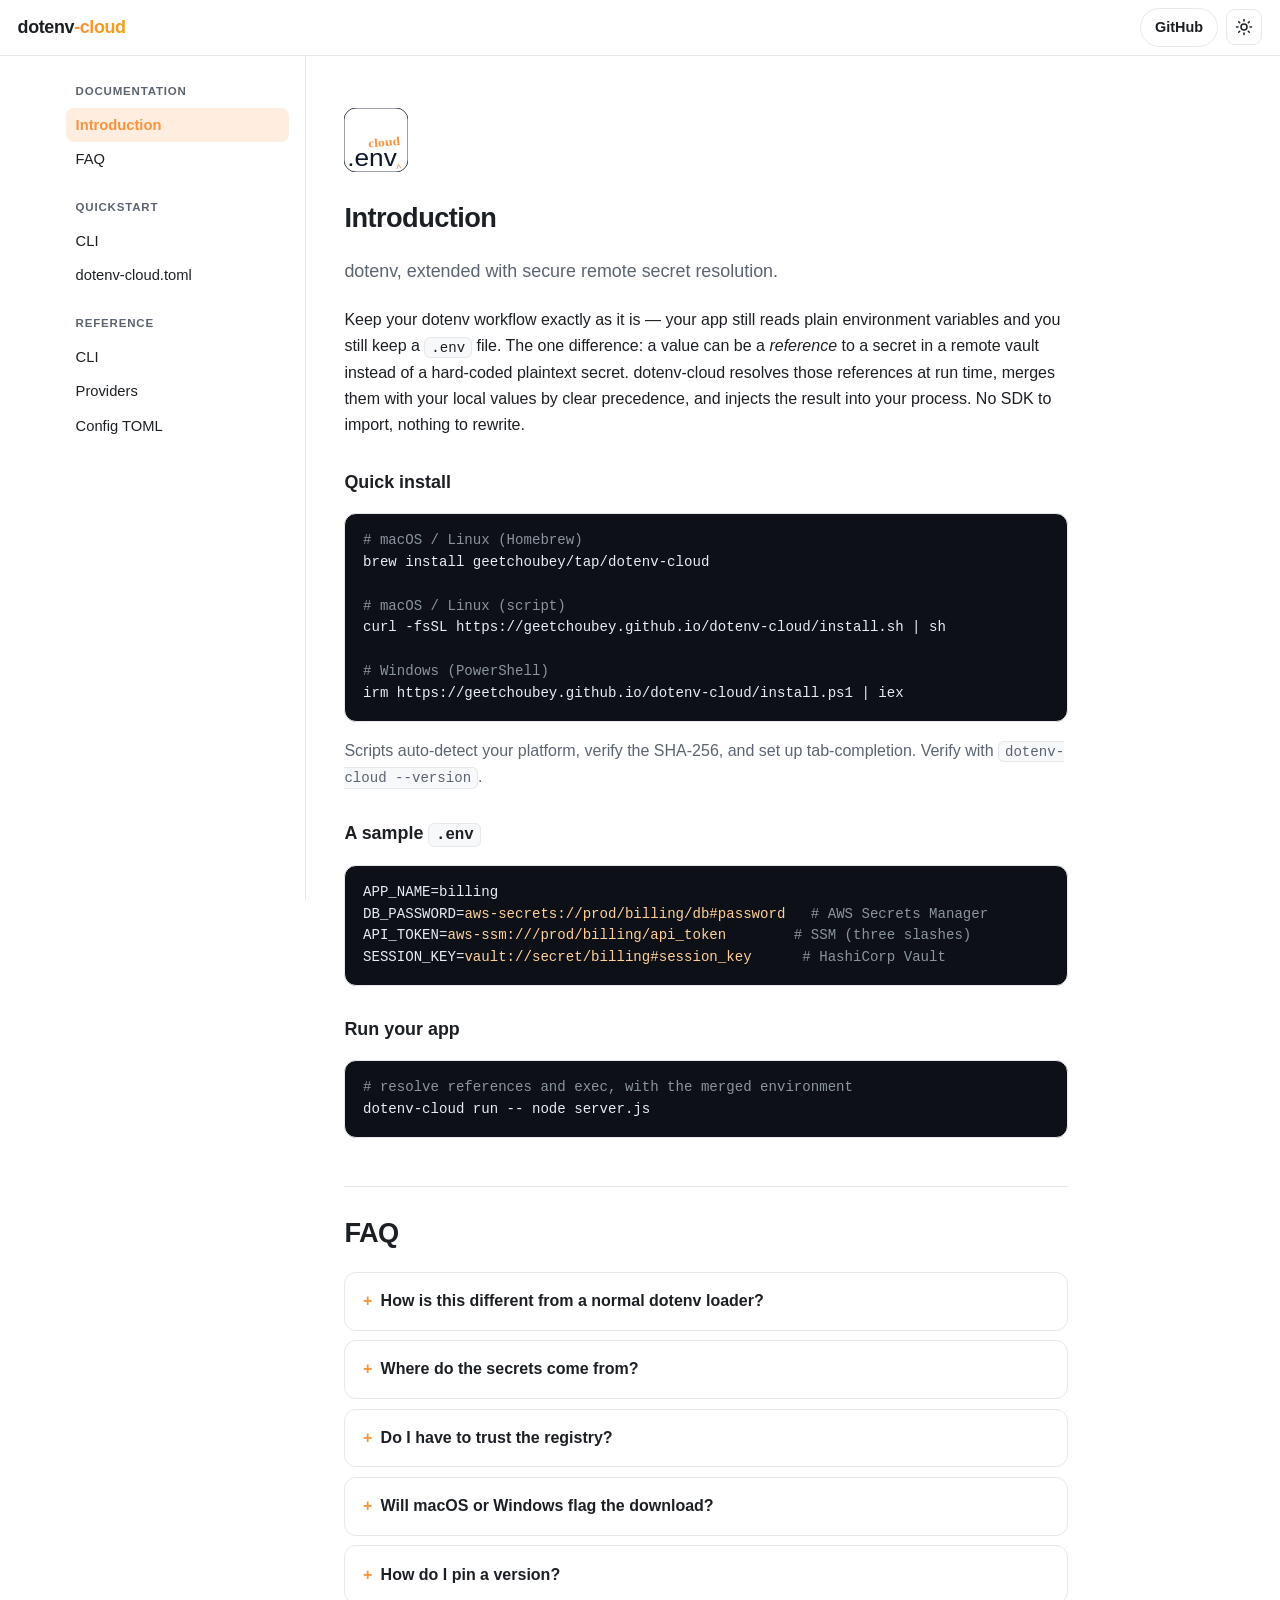
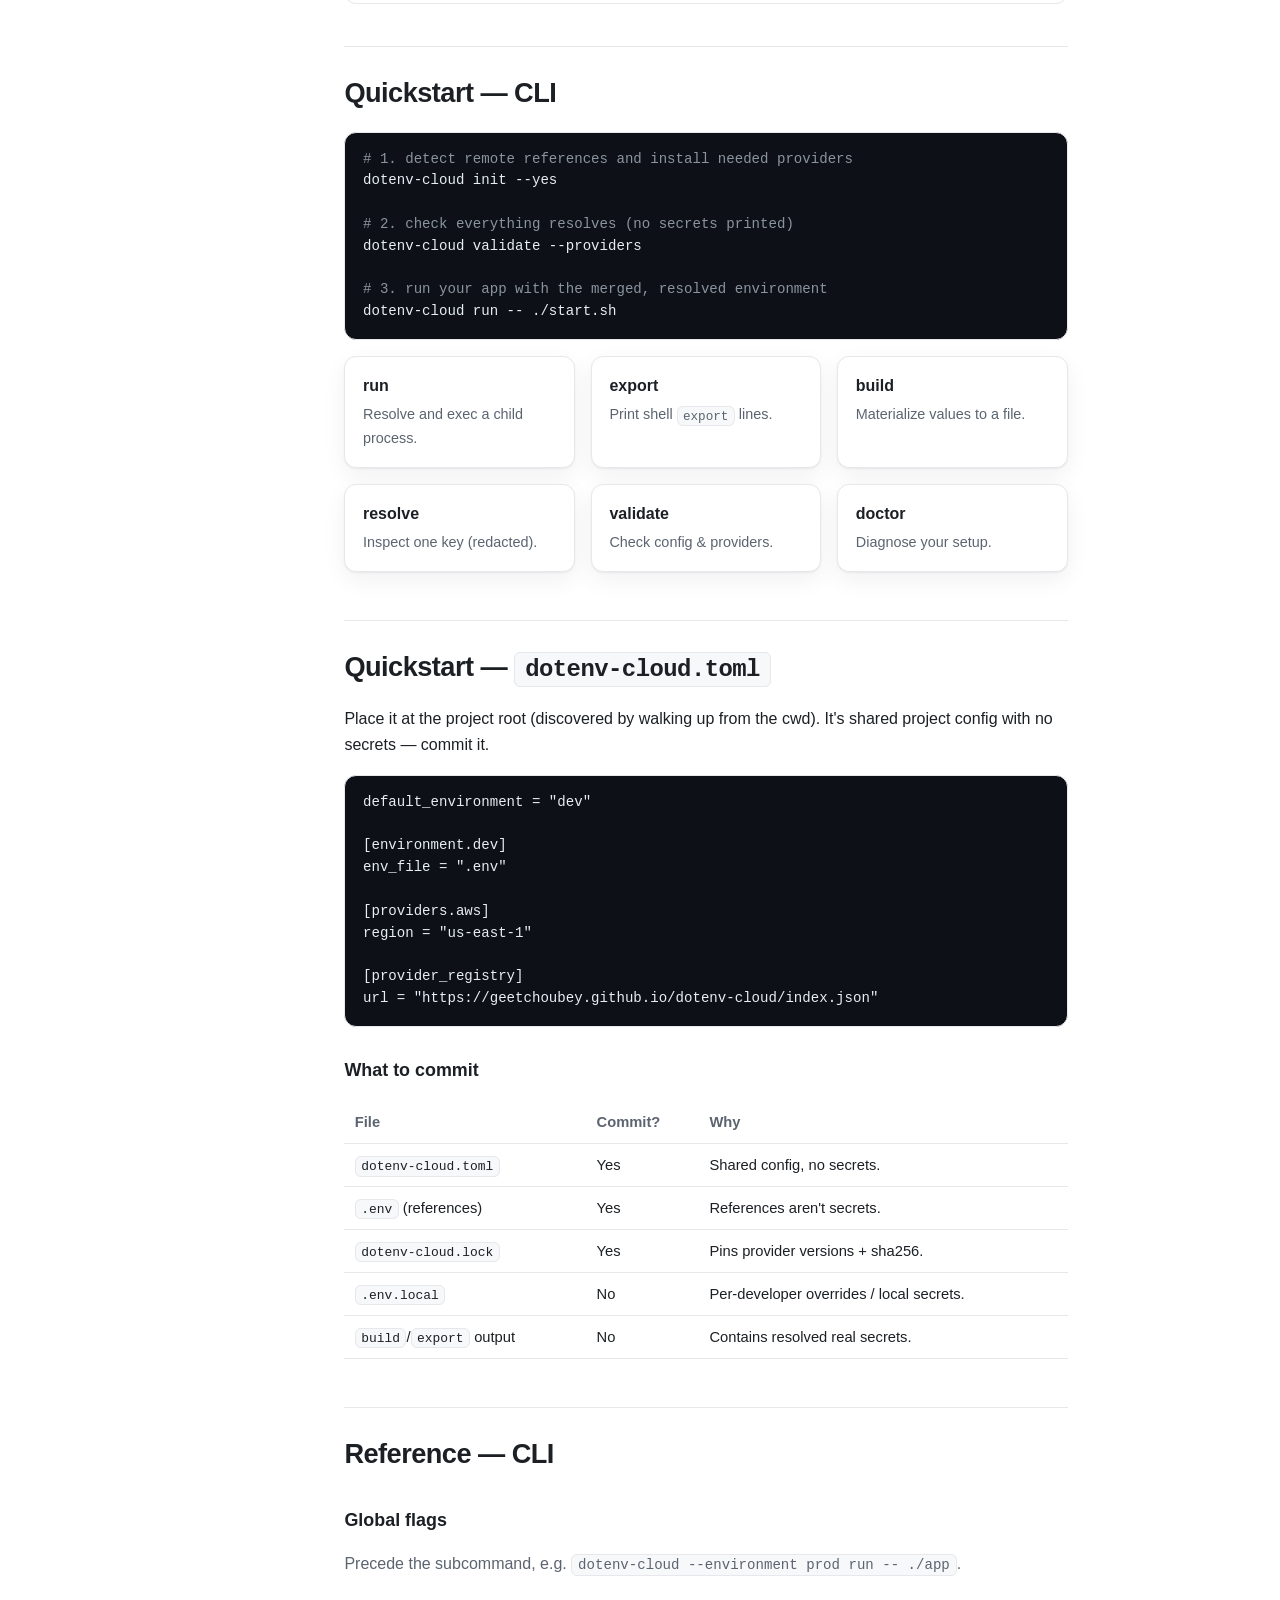
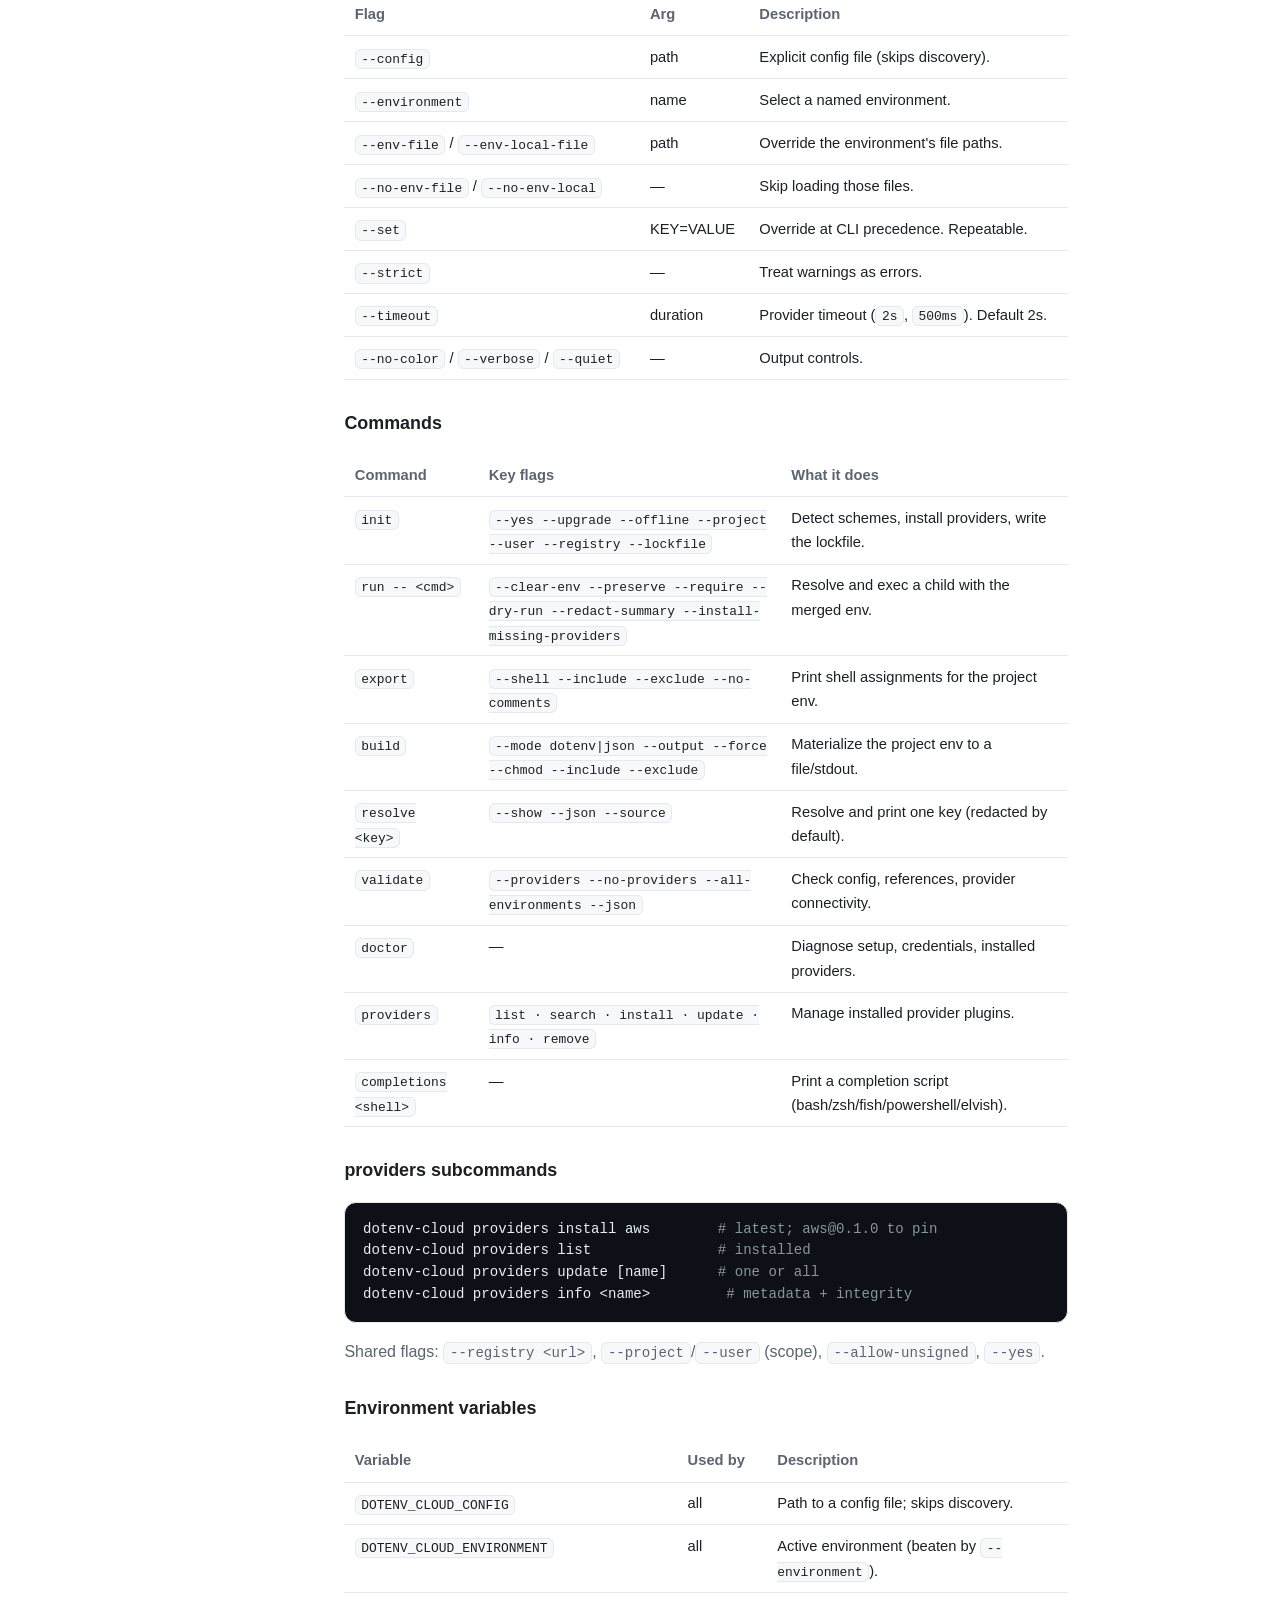
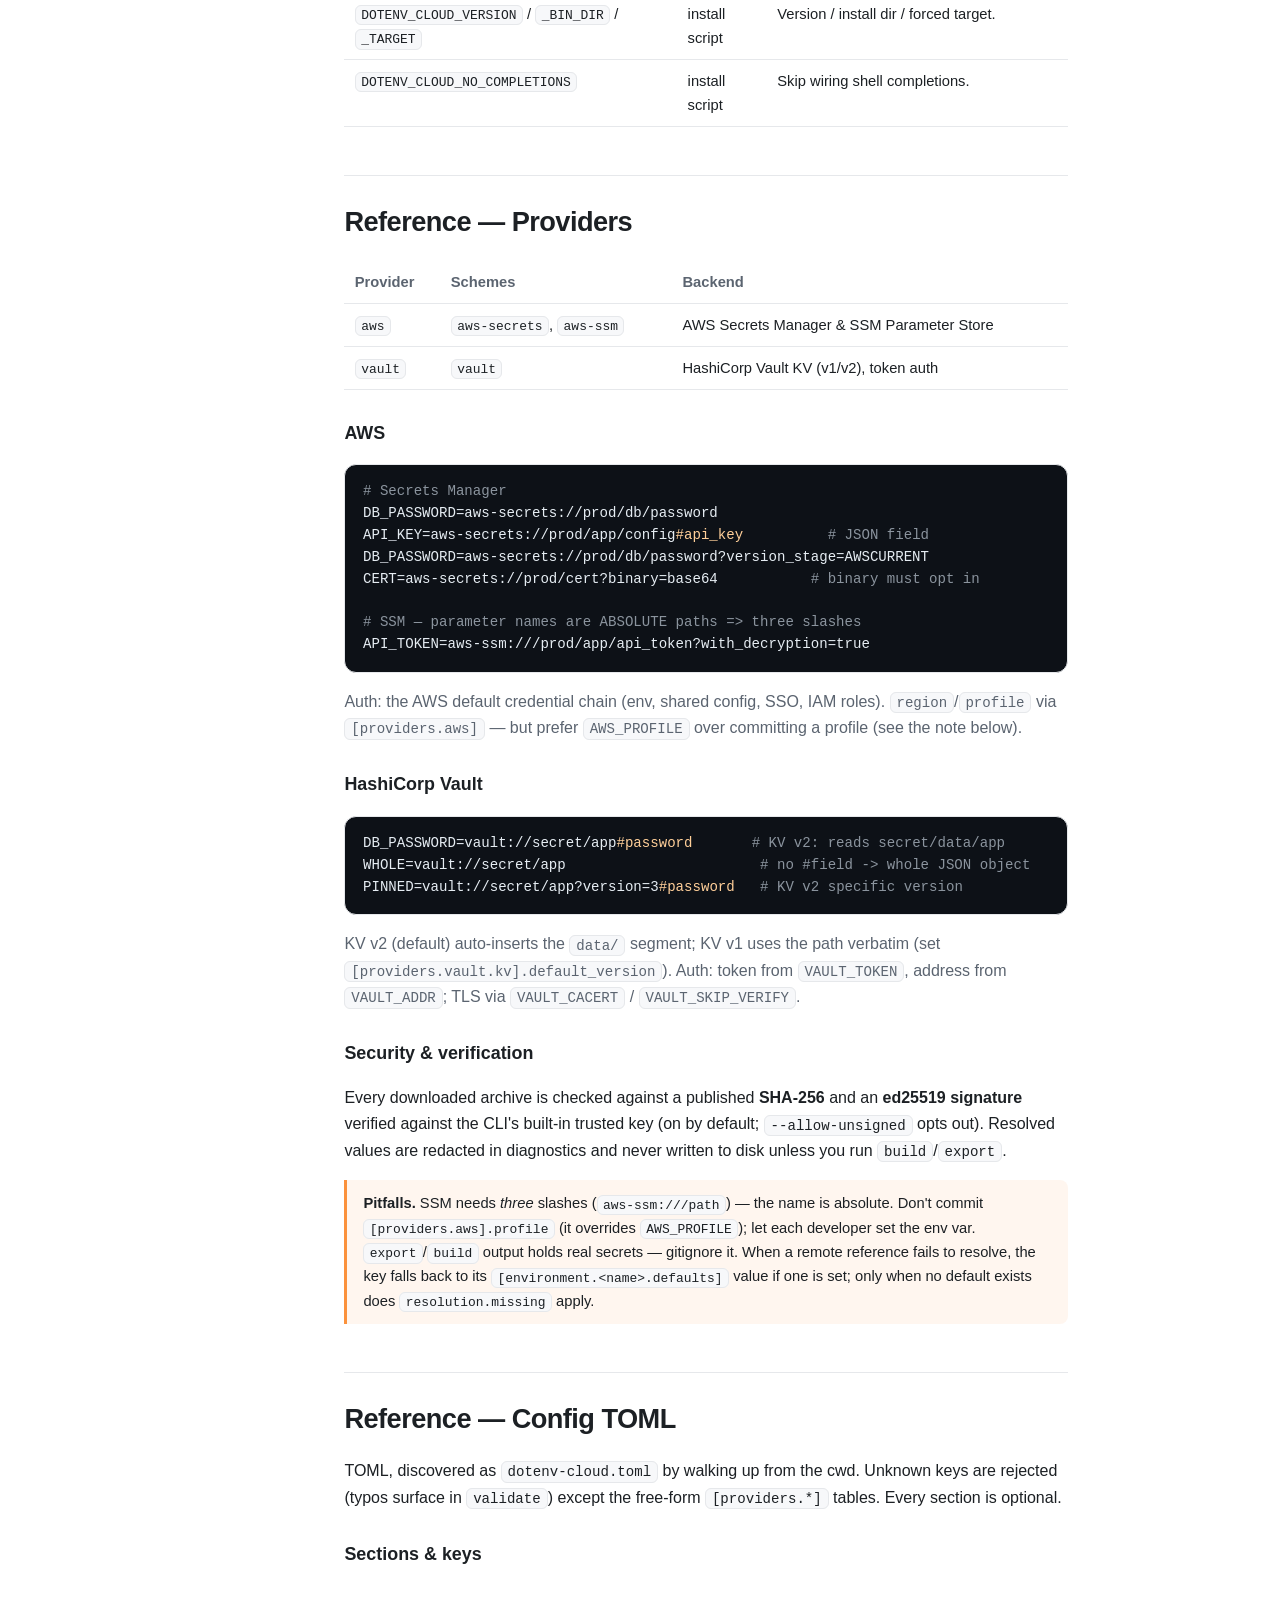
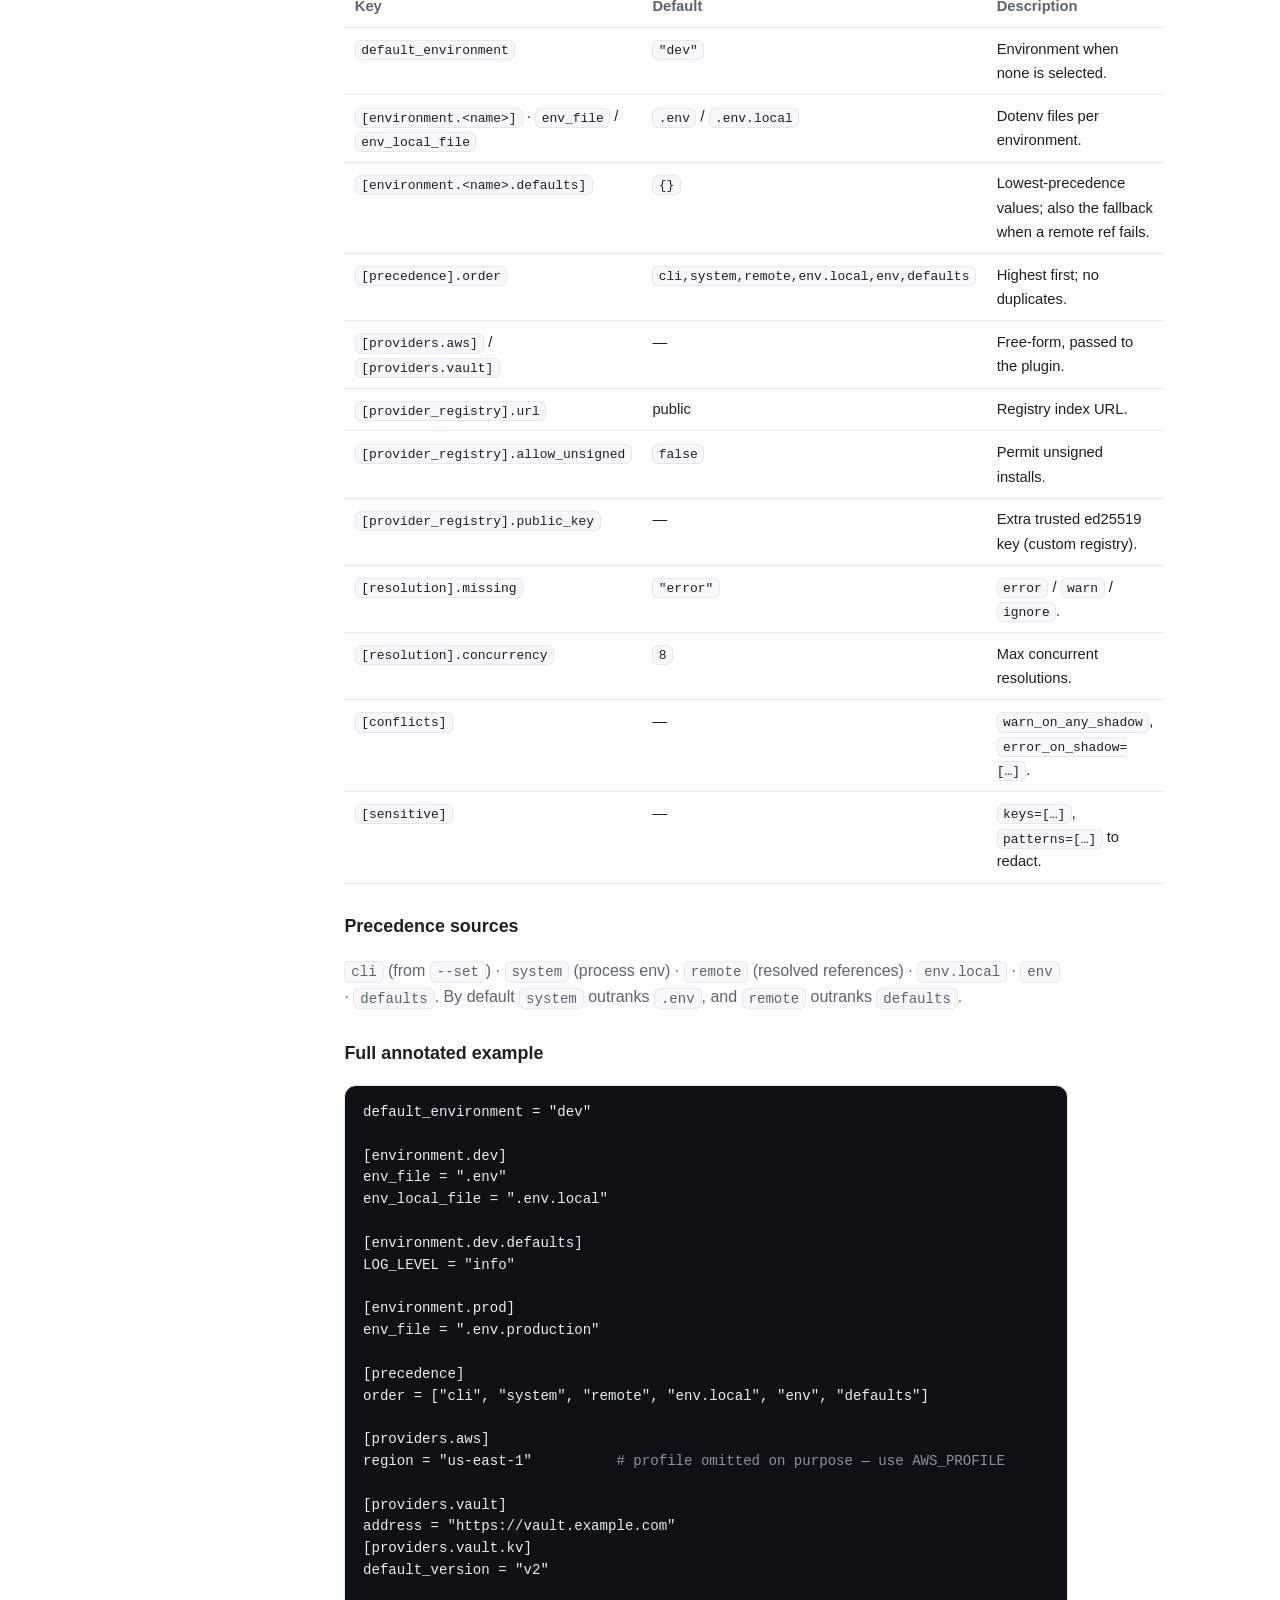
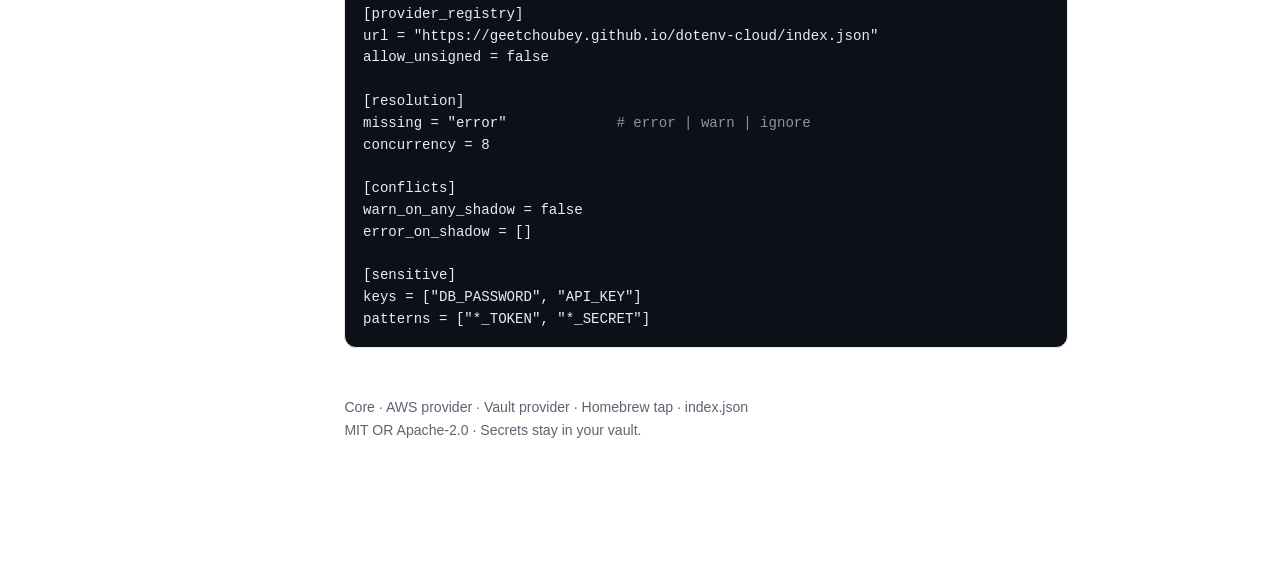
==== commit 13d9afee: "registry site: rename profile -> environment, update defaults/fallback docs" ====
--- a/registry/site/index.html
+++ b/registry/site/index.html
@@ -164,9 +164,9 @@
     <h2>Quickstart — <code>dotenv-cloud.toml</code></h2>
     <p>Place it at the project root (discovered by walking up from the cwd). It's
     shared project config with no secrets — commit it.</p>
-    <div class="code"><pre>default_profile = "dev"
-
-[profile.dev]
+    <div class="code"><pre>default_environment = "dev"
+
+[environment.dev]
 env_file = ".env"
 
 [providers.aws]
@@ -190,12 +190,12 @@
     <h2>Reference — CLI</h2>
 
     <h3>Global flags</h3>
-    <p class="muted">Precede the subcommand, e.g. <code>dotenv-cloud --profile prod run -- ./app</code>.</p>
+    <p class="muted">Precede the subcommand, e.g. <code>dotenv-cloud --environment prod run -- ./app</code>.</p>
     <table>
       <tr><th>Flag</th><th>Arg</th><th>Description</th></tr>
       <tr><td><code>--config</code></td><td>path</td><td>Explicit config file (skips discovery).</td></tr>
-      <tr><td><code>--profile</code></td><td>name</td><td>Select a named profile.</td></tr>
-      <tr><td><code>--env-file</code> / <code>--env-local-file</code></td><td>path</td><td>Override the profile's file paths.</td></tr>
+      <tr><td><code>--environment</code></td><td>name</td><td>Select a named environment.</td></tr>
+      <tr><td><code>--env-file</code> / <code>--env-local-file</code></td><td>path</td><td>Override the environment's file paths.</td></tr>
       <tr><td><code>--no-env-file</code> / <code>--no-env-local</code></td><td>—</td><td>Skip loading those files.</td></tr>
       <tr><td><code>--set</code></td><td>KEY=VALUE</td><td>Override at CLI precedence. Repeatable.</td></tr>
       <tr><td><code>--strict</code></td><td>—</td><td>Treat warnings as errors.</td></tr>
@@ -211,7 +211,7 @@
       <tr><td><code>export</code></td><td><code>--shell --include --exclude --no-comments</code></td><td>Print shell assignments for the project env.</td></tr>
       <tr><td><code>build</code></td><td><code>--mode dotenv|json --output --force --chmod --include --exclude</code></td><td>Materialize the project env to a file/stdout.</td></tr>
       <tr><td><code>resolve &lt;key&gt;</code></td><td><code>--show --json --source</code></td><td>Resolve and print one key (redacted by default).</td></tr>
-      <tr><td><code>validate</code></td><td><code>--providers --no-providers --all-profiles --json</code></td><td>Check config, references, provider connectivity.</td></tr>
+      <tr><td><code>validate</code></td><td><code>--providers --no-providers --all-environments --json</code></td><td>Check config, references, provider connectivity.</td></tr>
       <tr><td><code>doctor</code></td><td>—</td><td>Diagnose setup, credentials, installed providers.</td></tr>
       <tr><td><code>providers</code></td><td><code>list · search · install · update · info · remove</code></td><td>Manage installed provider plugins.</td></tr>
       <tr><td><code>completions &lt;shell&gt;</code></td><td>—</td><td>Print a completion script (bash/zsh/fish/powershell/elvish).</td></tr>
@@ -230,7 +230,7 @@
     <table>
       <tr><th>Variable</th><th>Used by</th><th>Description</th></tr>
       <tr><td><code>DOTENV_CLOUD_CONFIG</code></td><td>all</td><td>Path to a config file; skips discovery.</td></tr>
-      <tr><td><code>DOTENV_CLOUD_PROFILE</code></td><td>all</td><td>Active profile (beaten by <code>--profile</code>).</td></tr>
+      <tr><td><code>DOTENV_CLOUD_ENVIRONMENT</code></td><td>all</td><td>Active environment (beaten by <code>--environment</code>).</td></tr>
       <tr><td><code>DOTENV_CLOUD_VERSION</code> / <code>_BIN_DIR</code> / <code>_TARGET</code></td><td>install script</td><td>Version / install dir / forced target.</td></tr>
       <tr><td><code>DOTENV_CLOUD_NO_COMPLETIONS</code></td><td>install script</td><td>Skip wiring shell completions.</td></tr>
     </table>
@@ -281,8 +281,9 @@
     absolute. Don't commit <code>[providers.aws].profile</code> (it overrides
     <code>AWS_PROFILE</code>); let each developer set the env var.
     <code>export</code>/<code>build</code> output holds real secrets — gitignore it.
-    A missing remote with <code>resolution.missing = warn/ignore</code> is
-    <em>skipped</em>, not replaced by <code>[defaults]</code>.</div>
+    When a remote reference fails to resolve, the key falls back to its
+    <code>[environment.&lt;name&gt;.defaults]</code> value if one is set; only when no
+    default exists does <code>resolution.missing</code> apply.</div>
   </section>
 
   <!-- ============ Reference / Config TOML ============ -->
@@ -295,9 +296,9 @@
     <h3>Sections &amp; keys</h3>
     <table>
       <tr><th>Key</th><th>Default</th><th>Description</th></tr>
-      <tr><td><code>default_profile</code></td><td><code>"dev"</code></td><td>Profile when none is selected.</td></tr>
-      <tr><td><code>[profile.&lt;name&gt;]</code> · <code>env_file</code> / <code>env_local_file</code></td><td><code>.env</code> / <code>.env.local</code></td><td>Dotenv files per profile.</td></tr>
-      <tr><td><code>[defaults]</code></td><td><code>{}</code></td><td>Lowest-precedence fallbacks for absent keys.</td></tr>
+      <tr><td><code>default_environment</code></td><td><code>"dev"</code></td><td>Environment when none is selected.</td></tr>
+      <tr><td><code>[environment.&lt;name&gt;]</code> · <code>env_file</code> / <code>env_local_file</code></td><td><code>.env</code> / <code>.env.local</code></td><td>Dotenv files per environment.</td></tr>
+      <tr><td><code>[environment.&lt;name&gt;.defaults]</code></td><td><code>{}</code></td><td>Lowest-precedence values; also the fallback when a remote ref fails.</td></tr>
       <tr><td><code>[precedence].order</code></td><td><code>cli,system,remote,env.local,env,defaults</code></td><td>Highest first; no duplicates.</td></tr>
       <tr><td><code>[providers.aws]</code> / <code>[providers.vault]</code></td><td>—</td><td>Free-form, passed to the plugin.</td></tr>
       <tr><td><code>[provider_registry].url</code></td><td>public</td><td>Registry index URL.</td></tr>
@@ -317,17 +318,17 @@
     outranks <code>defaults</code>.</p>
 
     <h3>Full annotated example</h3>
-    <div class="code"><pre>default_profile = "dev"
-
-[profile.dev]
+    <div class="code"><pre>default_environment = "dev"
+
+[environment.dev]
 env_file = ".env"
 env_local_file = ".env.local"
 
-[profile.prod]
+[environment.dev.defaults]
+LOG_LEVEL = "info"
+
+[environment.prod]
 env_file = ".env.production"
-
-[defaults]
-LOG_LEVEL = "info"
 
 [precedence]
 order = ["cli", "system", "remote", "env.local", "env", "defaults"]
